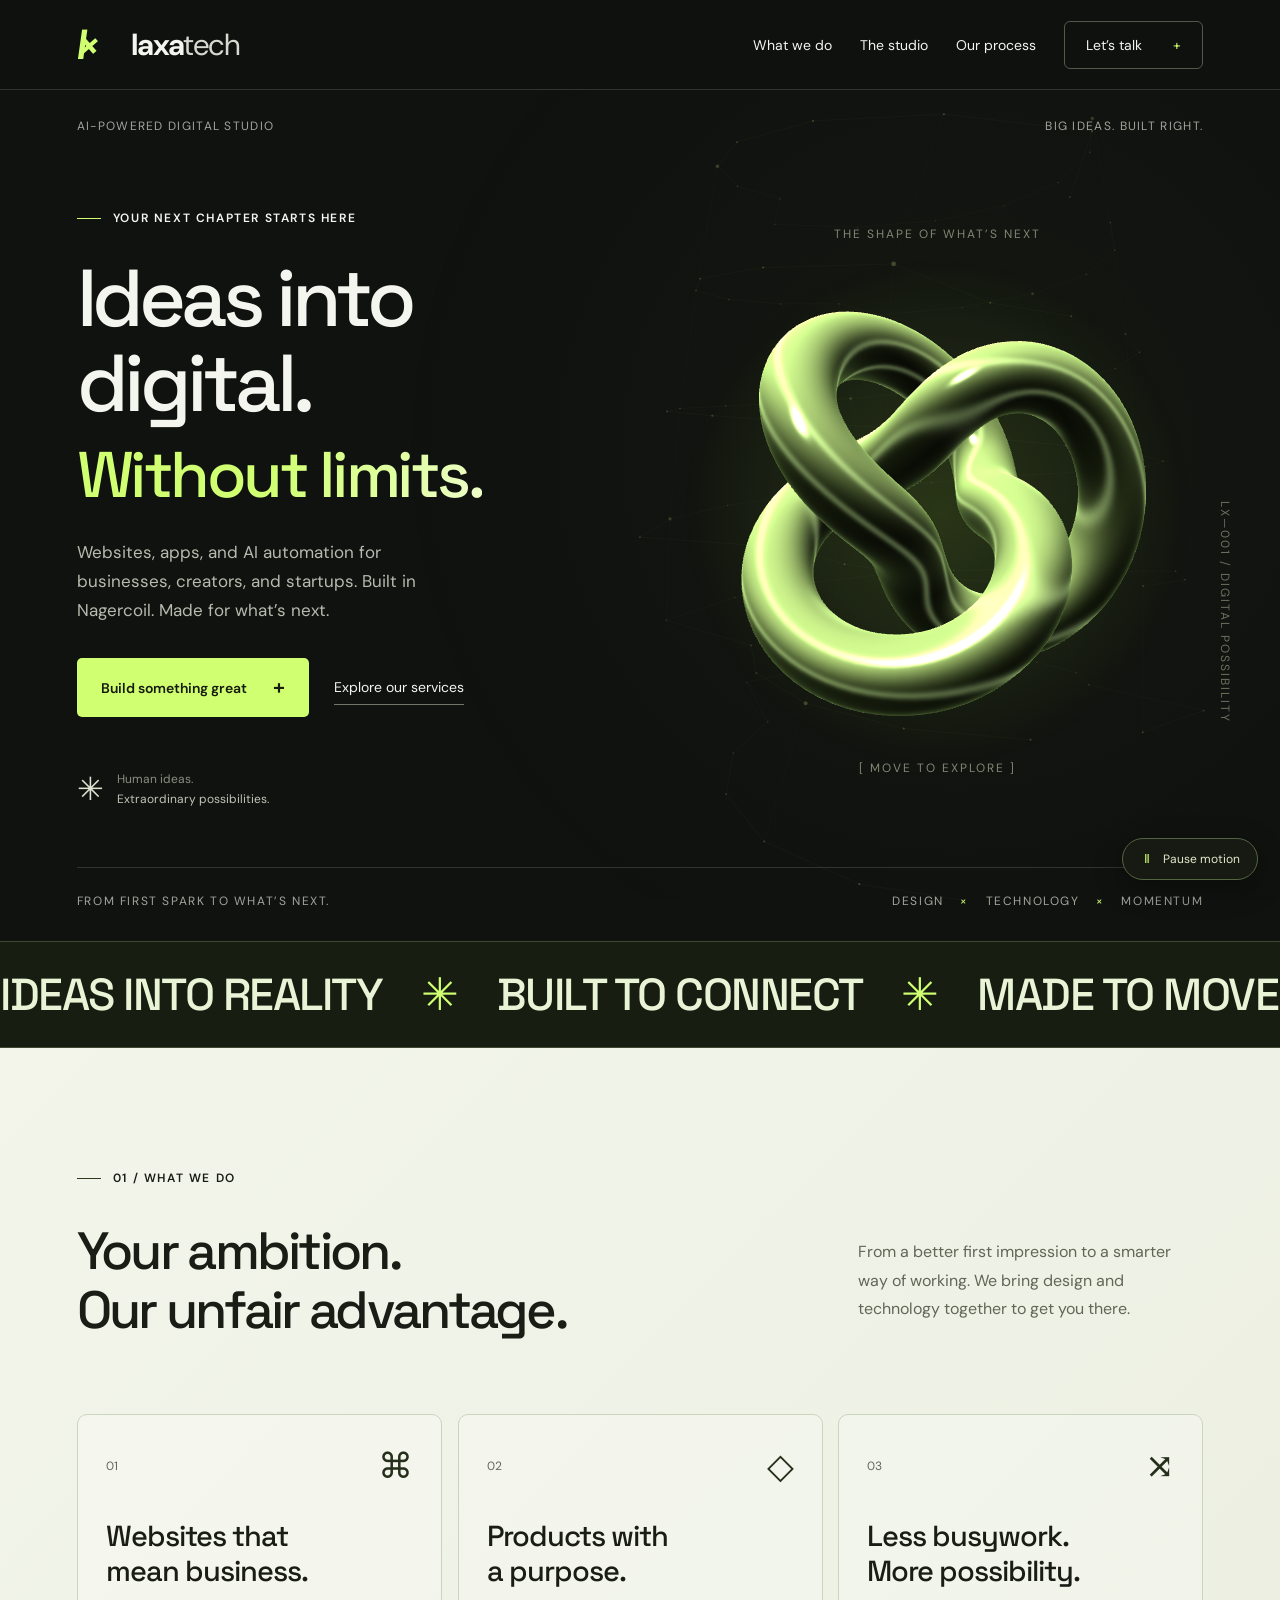
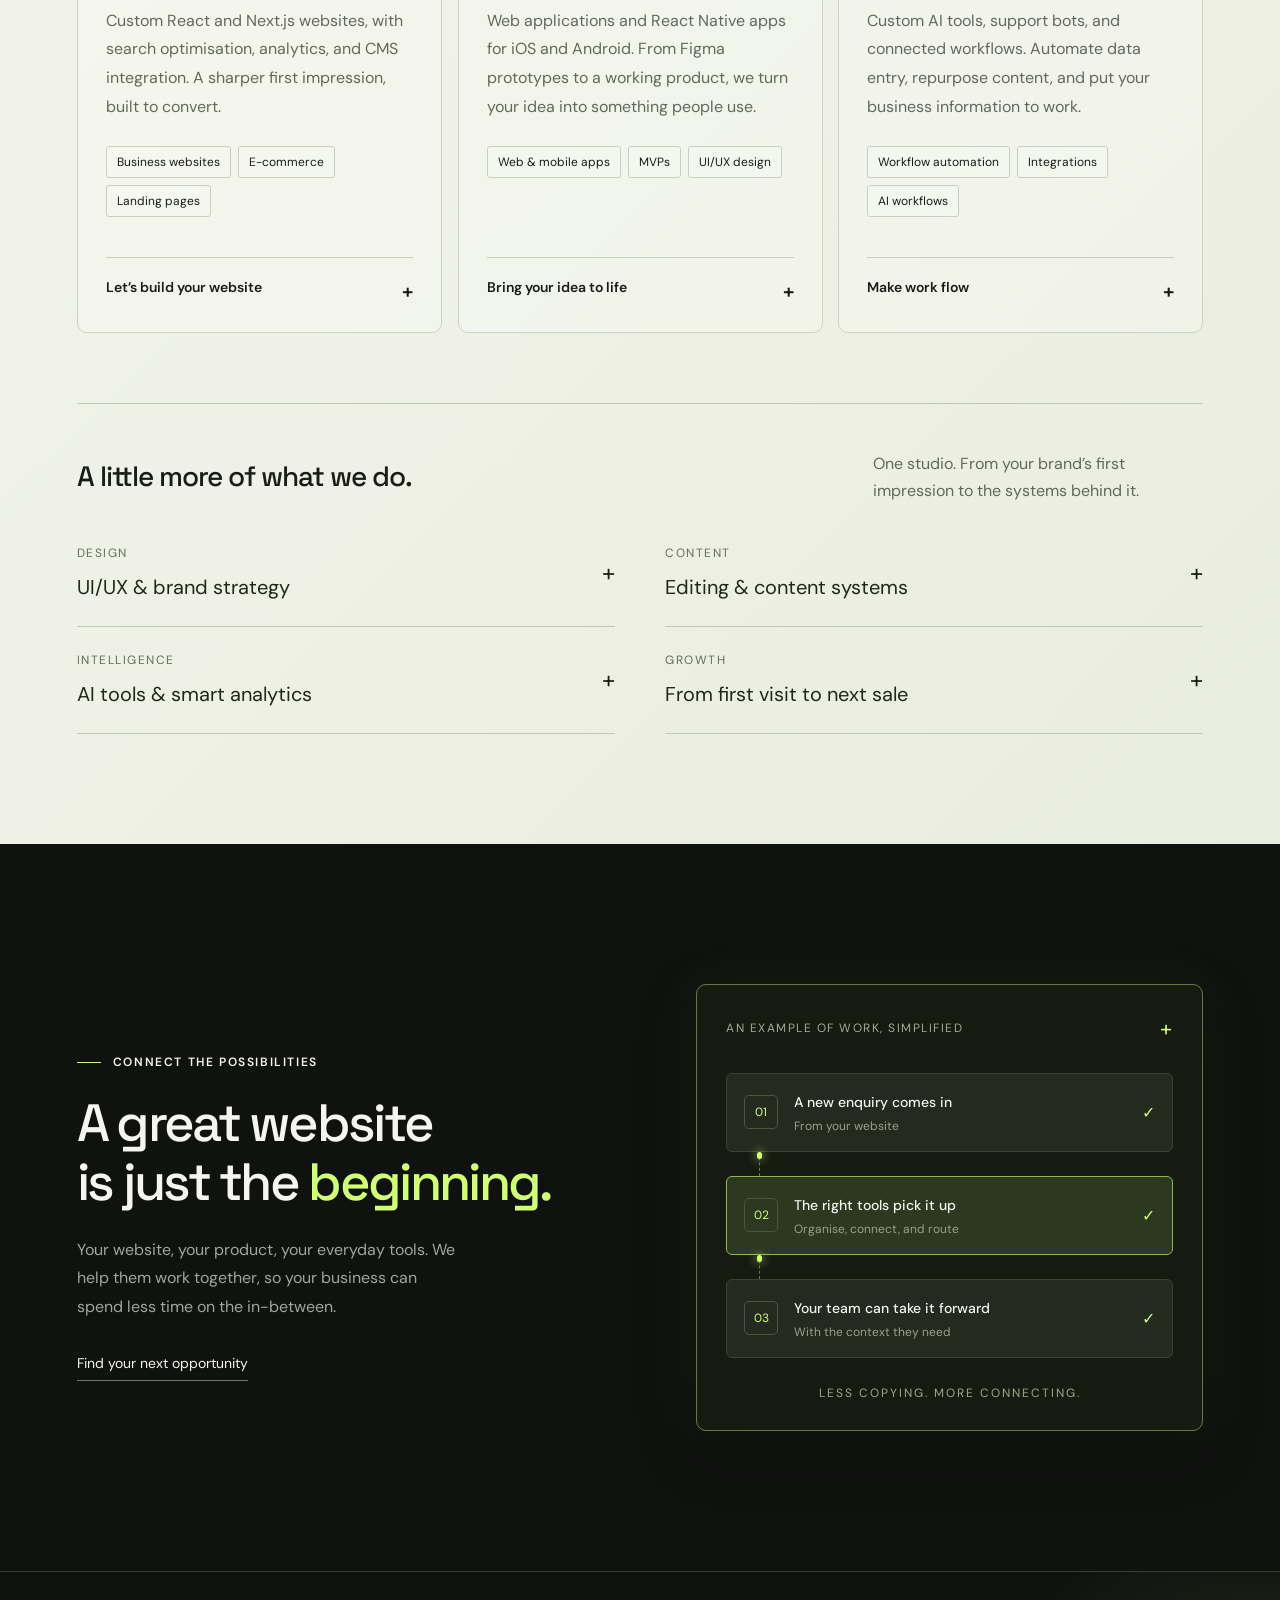
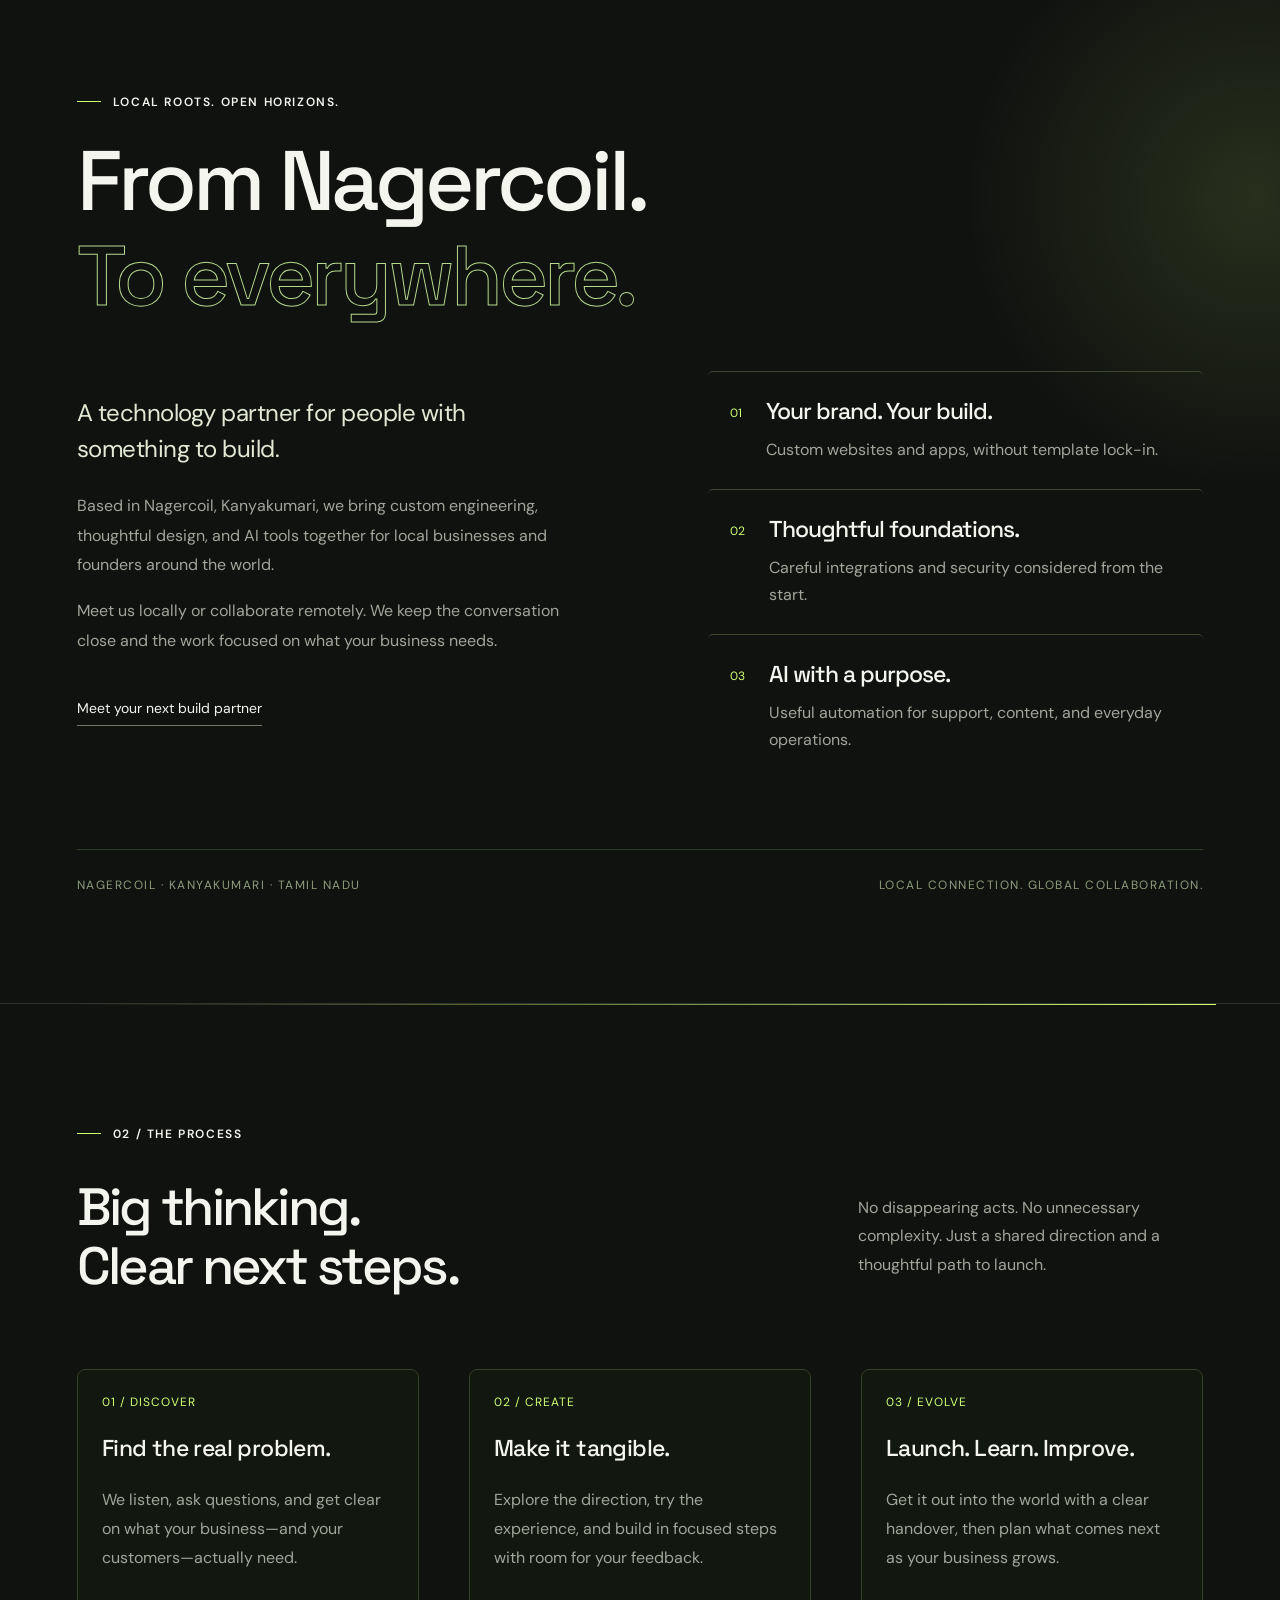
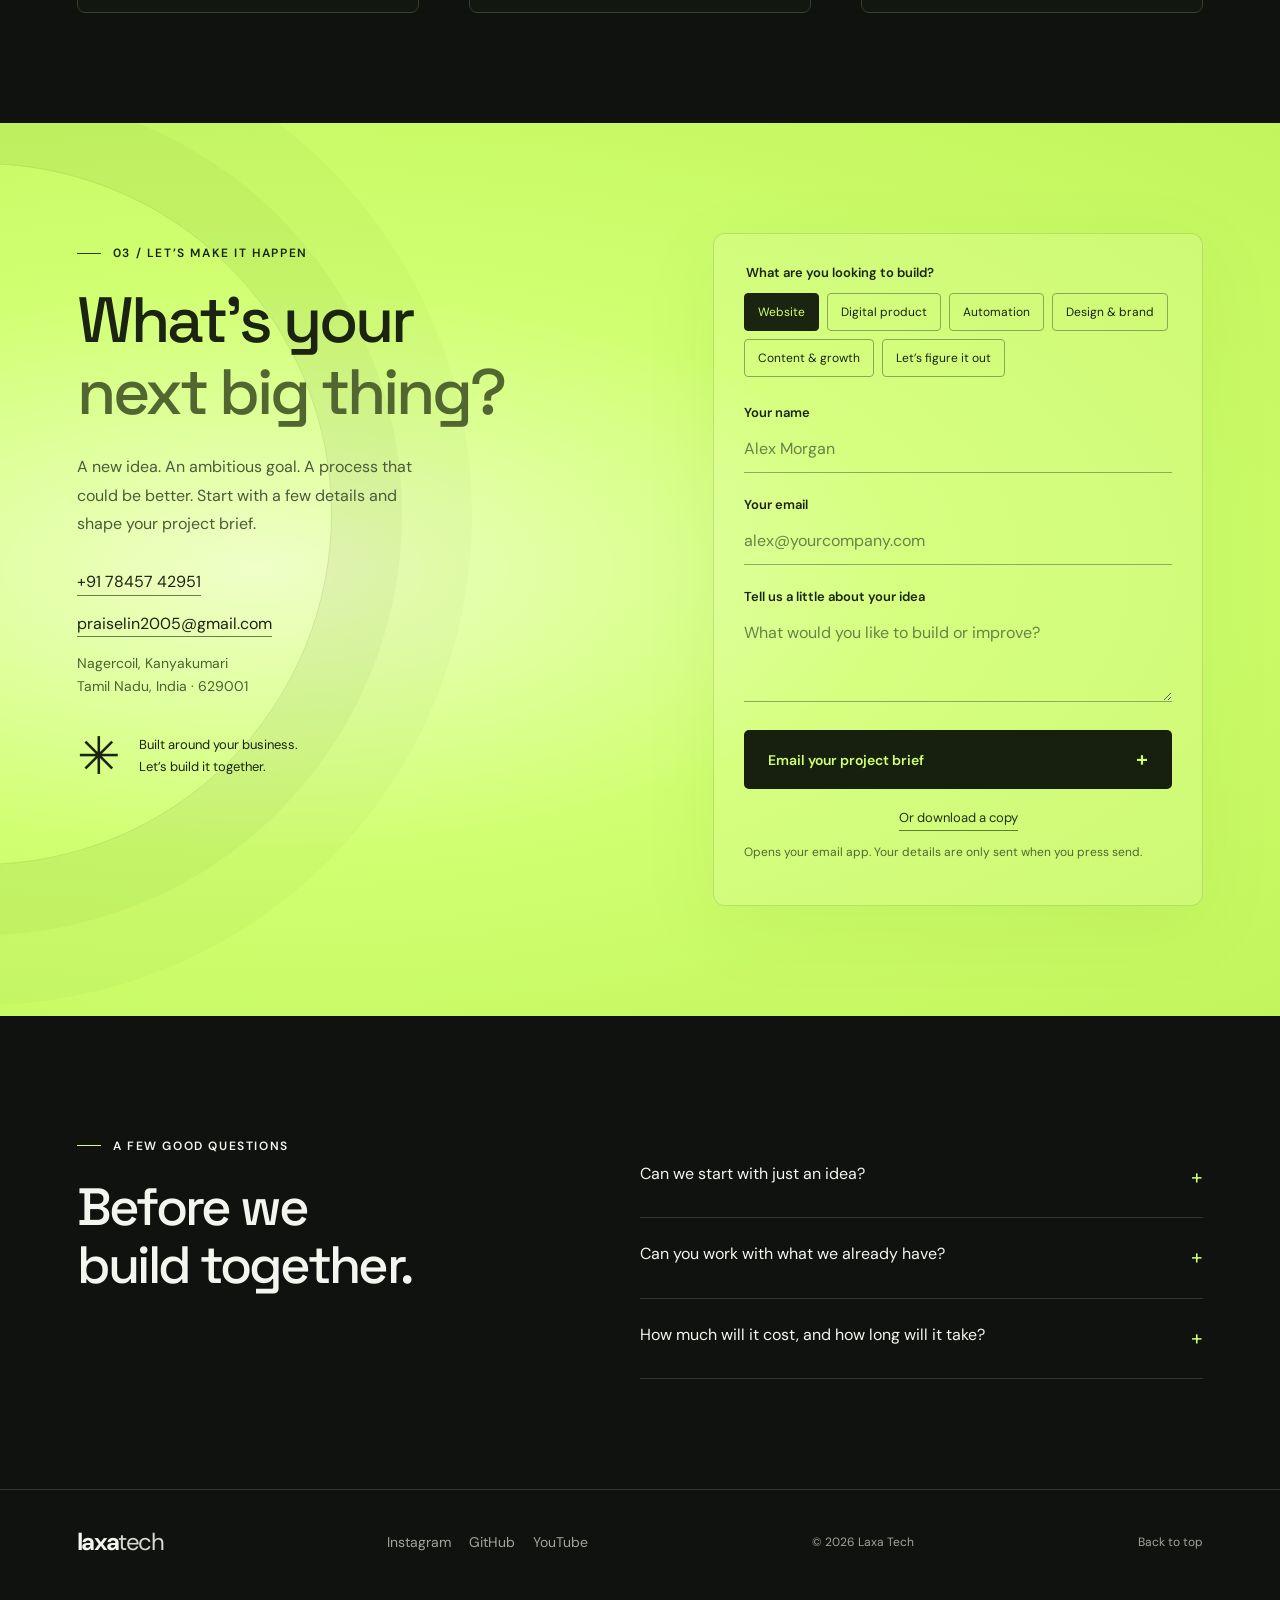
==== index.html @ 1ac8d18a "updated code - landing page" ====
<!DOCTYPE html>
<html lang="en">
<head>
  <meta charset="utf-8"><meta name="viewport" content="width=device-width, initial-scale=1">
  <title>Laxa Tech — Build what’s next.</title>
  <meta name="description" content="Laxa Tech helps ambitious businesses build standout websites, useful digital products, and automation that gives their time back.">
  <meta name="theme-color" content="#101210">
  <meta property="og:title" content="Laxa Tech — Build what’s next."><meta property="og:description" content="Websites. Products. Automation. Your next chapter, built together.">
  <link rel="icon" type="image/svg+xml" href="data:image/svg+xml,%3Csvg xmlns='http://www.w3.org/2000/svg' viewBox='0 0 64 64'%3E%3Crect width='64' height='64' rx='16' fill='%23d0ff71'/%3E%3Cpath d='M18 15h10v30h20v9H18z' fill='%23101210'/%3E%3C/svg%3E">
  <link rel="stylesheet" href="style.css"><link rel="stylesheet" href="effects.css"><script src="effects.js" defer></script><script src="app.js" defer></script>
</head>
<body>
  <canvas id="ambient-field" aria-hidden="true"></canvas><div class="scroll-progress" aria-hidden="true"></div>
  <a class="skip" href="#main">Skip to content</a>
  <header class="header wrap"><a class="brand" href="#" aria-label="Laxa Tech home"><span class="brand-mark" aria-hidden="true">l<span>×</span></span>laxa<span class="brand-light">tech</span></a><nav aria-label="Main navigation"><a href="#services">What we do</a><a href="#studio">The studio</a><a href="#approach">Our process</a><a class="nav-cta" href="#start">Let’s talk <span class="tiny-cross" aria-hidden="true">+</span></a></nav></header>
  <button class="motion-control" aria-label="Pause all motion" aria-pressed="false" type="button"><span class="motion-glyph" aria-hidden="true">Ⅱ</span> Pause motion</button>
  <main id="main">
  <section class="hero wrap" aria-labelledby="hero-title">
    <div class="hero-topline"><span>AI-POWERED DIGITAL STUDIO</span><span>BIG IDEAS. BUILT RIGHT.</span></div>
    <div class="hero-grid"><div class="hero-copy"><p class="eyebrow"><span class="line"></span> YOUR NEXT CHAPTER STARTS HERE</p><h1 id="hero-title">Ideas into<br>digital.<br><span class="accent">Without limits.</span></h1><p class="hero-description">Websites, apps, and AI automation for businesses, creators, and startups. Built in Nagercoil. Made for what’s next.</p><div class="hero-actions"><a class="button primary" href="#start">Build something great <span aria-hidden="true">+</span></a><a class="text-link" href="#services">Explore our services</a></div><div class="hero-note"><span class="mini-symbol" aria-hidden="true">✳</span><span>Human ideas.<br><strong>Extraordinary possibilities.</strong></span></div></div>
      <div class="scene" id="scene"><canvas id="sculpture" aria-label="Interactive rotating metallic 3D sculpture"></canvas><div class="scene-fallback" aria-hidden="true">L<span>×</span></div><span class="scene-label top">THE SHAPE OF WHAT’S NEXT</span><span class="scene-label bottom">[ MOVE TO EXPLORE ]</span><span class="scene-coord">LX—001 / DIGITAL POSSIBILITY</span></div>
    </div>
    <div class="hero-bottom"><span>FROM FIRST SPARK TO WHAT’S NEXT.</span><span>DESIGN <b>×</b> TECHNOLOGY <b>×</b> MOMENTUM</span></div>
  </section>
  <div class="kinetic-band" aria-hidden="true"><div class="kinetic-track"><span>IDEAS INTO REALITY <i>✳</i> BUILT TO CONNECT <i>✳</i> MADE TO MOVE <i>✳</i>&nbsp;</span><span>IDEAS INTO REALITY <i>✳</i> BUILT TO CONNECT <i>✳</i> MADE TO MOVE <i>✳</i>&nbsp;</span></div></div>
  <section id="services" class="services section"><div class="wrap">
    <div class="section-heading"><p class="eyebrow dark"><span class="line"></span> 01 / WHAT WE DO</p><div class="section-intro"><h2>Your ambition.<br>Our unfair advantage.</h2><p>From a better first impression to a smarter way of working. We bring design and technology together to get you there.</p></div></div>
    <div class="service-grid">
      <article class="service"><div class="service-meta"><span>01</span><span class="service-icon" aria-hidden="true">⌘</span></div><h3>Websites that<br>mean business.</h3><p>Custom React and Next.js websites, with search optimisation, analytics, and CMS integration. A sharper first impression, built to convert.</p><ul class="tags"><li>Business websites</li><li>E-commerce</li><li>Landing pages</li></ul><a href="#start" data-service="Website" class="service-link">Let’s build your website <span aria-hidden="true">+</span></a></article>
      <article class="service"><div class="service-meta"><span>02</span><span class="service-icon" aria-hidden="true">◇</span></div><h3>Products with<br>a purpose.</h3><p>Web applications and React Native apps for iOS and Android. From Figma prototypes to a working product, we turn your idea into something people use.</p><ul class="tags"><li>Web & mobile apps</li><li>MVPs</li><li>UI/UX design</li></ul><a href="#start" data-service="Digital product" class="service-link">Bring your idea to life <span aria-hidden="true">+</span></a></article>
      <article class="service"><div class="service-meta"><span>03</span><span class="service-icon" aria-hidden="true">⤨</span></div><h3>Less busywork.<br>More possibility.</h3><p>Custom AI tools, support bots, and connected workflows. Automate data entry, repurpose content, and put your business information to work.</p><ul class="tags"><li>Workflow automation</li><li>Integrations</li><li>AI workflows</li></ul><a href="#start" data-service="Automation" class="service-link">Make work flow <span aria-hidden="true">+</span></a></article>
    </div>
    <div class="expertise"><div class="expertise-heading"><h3>A little more of what we do.</h3><p>One studio. From your brand’s first impression to the systems behind it.</p></div><div class="expertise-grid">
    <details><summary><span><small>DESIGN</small>UI/UX & brand strategy</span><b aria-hidden="true">+</b></summary><p>Shape a clear identity with positioning, a brand book, and a visual language. Validate your product with Figma prototypes and reusable design systems.</p><a href="#start" data-service="Design & brand">Shape your brand</a></details>
    <details><summary><span><small>CONTENT</small>Editing & content systems</span><b aria-hidden="true">+</b></summary><p>Story-led editing for YouTube and Reels, plus AI pipelines that turn your videos into blog posts, social content, and newsletters.</p><a href="#start" data-service="Content & growth">Create your content system</a></details>
    <details><summary><span><small>INTELLIGENCE</small>AI tools & smart analytics</span><b aria-hidden="true">+</b></summary><p>Connect OpenAI or Gemini to useful workflows, extract information from your data, and build dashboards that help your team make better decisions.</p><a href="#start" data-service="Automation">Explore AI for your business</a></details>
    <details><summary><span><small>GROWTH</small>From first visit to next sale</span><b aria-hidden="true">+</b></summary><p>Bring landing pages, email sequences, and payments together in a connected customer journey that is easier to manage and improve.</p><a href="#start" data-service="Content & growth">Connect your customer journey</a></details>
    </div></div></div>
  </section>
  <section class="possibility section wrap"><div class="possibility-copy"><p class="eyebrow"><span class="line"></span> CONNECT THE POSSIBILITIES</p><h2>A great website<br>is just the <span class="accent-word">beginning.</span></h2><p>Your website, your product, your everyday tools. We help them work together, so your business can spend less time on the in-between.</p><a href="#start" data-service="Automation" class="text-link">Find your next opportunity</a></div><div class="workflow" aria-label="Example connected workflow"><div class="workflow-top"><span>AN EXAMPLE OF WORK, SIMPLIFIED</span><span class="workflow-plus" aria-hidden="true">+</span></div><div class="flow-node"><span class="node-icon">01</span><div><strong>A new enquiry comes in</strong><small>From your website</small></div><span class="node-check" aria-hidden="true">✓</span></div><div class="flow-connector" aria-hidden="true"></div><div class="flow-node featured"><span class="node-icon">02</span><div><strong>The right tools pick it up</strong><small>Organise, connect, and route</small></div><span class="node-check" aria-hidden="true">✓</span></div><div class="flow-connector" aria-hidden="true"></div><div class="flow-node"><span class="node-icon">03</span><div><strong>Your team can take it forward</strong><small>With the context they need</small></div><span class="node-check" aria-hidden="true">✓</span></div><p class="workflow-caption">LESS COPYING. MORE CONNECTING.</p></div></section>

  <section id="studio" class="studio section wrap"><div class="studio-heading"><p class="eyebrow"><span class="line"></span> LOCAL ROOTS. OPEN HORIZONS.</p><h2>From Nagercoil.<br><span class="outline-text">To everywhere.</span></h2></div><div class="studio-grid"><div class="studio-copy"><p class="large-copy">A technology partner for people with something to build.</p><p>Based in Nagercoil, Kanyakumari, we bring custom engineering, thoughtful design, and AI tools together for local businesses and founders around the world.</p><p>Meet us locally or collaborate remotely. We keep the conversation close and the work focused on what your business needs.</p><a class="text-link" href="#start">Meet your next build partner</a></div><div class="studio-principles"><article><span>01</span><div><h3>Your brand. Your build.</h3><p>Custom websites and apps, without template lock-in.</p></div></article><article><span>02</span><div><h3>Thoughtful foundations.</h3><p>Careful integrations and security considered from the start.</p></div></article><article><span>03</span><div><h3>AI with a purpose.</h3><p>Useful automation for support, content, and everyday operations.</p></div></article></div></div><div class="studio-coordinate"><span>NAGERCOIL · KANYAKUMARI · TAMIL NADU</span><span>LOCAL CONNECTION. GLOBAL COLLABORATION.</span></div></section>
  <section id="approach" class="approach section wrap"><div class="section-heading"><p class="eyebrow"><span class="line"></span> 02 / THE PROCESS</p><div class="section-intro"><h2>Big thinking.<br>Clear next steps.</h2><p>No disappearing acts. No unnecessary complexity. Just a shared direction and a thoughtful path to launch.</p></div></div><div class="process-grid"><article><span class="process-number">01 / DISCOVER</span><h3>Find the real problem.</h3><p>We listen, ask questions, and get clear on what your business—and your customers—actually need.</p></article><article><span class="process-number">02 / CREATE</span><h3>Make it tangible.</h3><p>Explore the direction, try the experience, and build in focused steps with room for your feedback.</p></article><article><span class="process-number">03 / EVOLVE</span><h3>Launch. Learn. Improve.</h3><p>Get it out into the world with a clear handover, then plan what comes next as your business grows.</p></article></div></section>
  <section id="start" class="contact section"><div class="wrap contact-grid"><div class="contact-copy"><p class="eyebrow dark"><span class="line"></span> 03 / LET’S MAKE IT HAPPEN</p><h2>What’s your<br><span>next big thing?</span></h2><p>A new idea. An ambitious goal. A process that could be better. Start with a few details and shape your project brief.</p><address class="contact-details"><a href="tel:+917845742951">+91 78457 42951</a><a href="mailto:praiselin2005@gmail.com">praiselin2005@gmail.com</a><span>Nagercoil, Kanyakumari<br>Tamil Nadu, India · 629001</span></address><div class="contact-signoff"><span aria-hidden="true">✳</span><p>Built around your business.<br>Let’s build it together.</p></div></div><form id="brief-form"><fieldset><legend>What are you looking to build?</legend><div class="service-choices"><label><input type="radio" name="service" value="Website" checked><span>Website</span></label><label><input type="radio" name="service" value="Digital product"><span>Digital product</span></label><label><input type="radio" name="service" value="Automation"><span>Automation</span></label><label><input type="radio" name="service" value="Design & brand"><span>Design & brand</span></label><label><input type="radio" name="service" value="Content & growth"><span>Content & growth</span></label><label><input type="radio" name="service" value="Let’s figure it out"><span>Let’s figure it out</span></label></div></fieldset><label class="field-label" for="name">Your name</label><input id="name" name="name" autocomplete="name" placeholder="Alex Morgan" required maxlength="100"><label class="field-label" for="email">Your email</label><input id="email" name="email" type="email" autocomplete="email" placeholder="alex@yourcompany.com" required maxlength="200"><label class="field-label" for="idea">Tell us a little about your idea</label><textarea id="idea" name="idea" rows="3" placeholder="What would you like to build or improve?" required maxlength="4000"></textarea><button class="button dark-button" type="submit">Email your project brief <span aria-hidden="true">+</span></button><button class="download-brief" type="submit" data-action="download">Or download a copy</button><p class="form-note">Opens your email app. Your details are only sent when you press send.</p><p id="form-status" role="status" aria-live="polite"></p></form></div></section>
  <section class="faq section wrap"><div><p class="eyebrow"><span class="line"></span> A FEW GOOD QUESTIONS</p><h2>Before we<br>build together.</h2></div><div class="questions"><details><summary>Can we start with just an idea?<span aria-hidden="true">+</span></summary><p>Absolutely. Bring the problem you want to solve or the opportunity you see. We can help turn that into a clear scope and a practical first version.</p></details><details><summary>Can you work with what we already have?<span aria-hidden="true">+</span></summary><p>Yes. A project can begin with an existing website, product, or set of business tools. We start by understanding what works and where things could be better.</p></details><details><summary>How much will it cost, and how long will it take?<span aria-hidden="true">+</span></summary><p>That depends on the scope, the complexity, and what is already in place. We define the deliverables, timeline, and cost with you before the build begins.</p></details></div></section>
  </main>
  <footer class="wrap footer"><a class="brand" href="#">laxa<span class="brand-light">tech</span></a><nav class="social-links" aria-label="Social profiles"><a href="https://www.instagram.com/laxatech.tech/" target="_blank" rel="noopener noreferrer">Instagram</a><a href="https://github.com/jenish-prog" target="_blank" rel="noopener noreferrer">GitHub</a><a href="https://www.youtube.com/@Jenish.S" target="_blank" rel="noopener noreferrer">YouTube</a></nav><span>© <span id="year">2026</span> Laxa Tech</span><a href="#">Back to top</a></footer>
</body></html>
---- style.css ----
@import url('https://fonts.googleapis.com/css2?family=DM+Sans:wght@400;450;500;550;600;650;700&family=Space+Grotesk:wght@400;500;600;700&display=swap');
:root{color-scheme:dark;--bg:#101210;--text:#f4f5ef;--muted:#a1a59a;--lime:#d0ff71;--line:#30342c;--font:'DM Sans',Arial,sans-serif}*{box-sizing:border-box}html{scroll-behavior:smooth;scroll-padding-top:35px}body{margin:0;background:var(--bg);color:var(--text);font-family:var(--font);font-size:16px;-webkit-font-smoothing:antialiased}a{color:inherit;text-decoration:none}button,input,textarea,select{font:inherit}button,a,input,textarea,select{-webkit-tap-highlight-color:transparent}a:focus-visible,button:focus-visible,input:focus-visible,textarea:focus-visible,select:focus-visible,summary:focus-visible{outline:2px solid var(--lime);outline-offset:6px}button{cursor:pointer}::selection{background:var(--lime);color:var(--bg)}.wrap{max-width:1480px;margin:auto;padding-left:6%;padding-right:6%}.header{height:116px;display:flex;align-items:center;justify-content:space-between;border-bottom:1px solid var(--line)}.brand{display:inline-flex;align-items:center;font-size:30px;letter-spacing:-1.6px;font-weight:700}.brand-light{font-weight:400;color:#d7d9d0}.brand-dot{font-size:12px;align-self:flex-start;margin:6px 0 0 5px;letter-spacing:0}.brand-mark{font-family:'Space Grotesk',sans-serif;margin-right:12px;color:var(--lime);font-size:42px;letter-spacing:-10px;width:42px;transform:skew(-8deg)}.brand-mark span{font-size:37px}.header nav{display:flex;align-items:center;gap:40px;font-size:14px}.header nav>a:hover{color:var(--lime)}.nav-cta{border:1px solid #53584a;border-radius:6px;padding:14px 21px}.tiny-cross{margin-left:27px;color:var(--lime)}.hero-topline{display:flex;justify-content:space-between;padding-top:28px;font-size:12px;letter-spacing:1.3px;color:var(--muted)}.hero-grid{display:grid;grid-template-columns:1.12fr 1fr;align-items:center;min-height:680px}.hero-copy{padding:64px 0 52px;position:relative;z-index:1}.eyebrow{font-size:12px;font-weight:600;letter-spacing:1.6px;display:flex;align-items:center;gap:12px}.line{display:inline-block;background:var(--lime);height:1px;width:24px}h1{font-family:'Space Grotesk',var(--font);font-size:clamp(58px,6.3vw,96px);font-weight:500;letter-spacing:-5px;line-height:1.06;margin:30px 0 26px}.accent{color:var(--lime);font-size:.8em;letter-spacing:-3.5px;white-space:nowrap}.hero-description{max-width:400px;color:#b7bbae;line-height:1.7;font-size:17px}.hero-actions{display:flex;align-items:center;gap:25px;margin-top:33px;flex-wrap:wrap}.button{border:0;padding:19px 24px;border-radius:5px;display:inline-flex;gap:26px;align-items:center;justify-content:center;font-size:14px;font-weight:600;transition:transform .2s,background .2s}.button:hover{transform:translateY(-3px)}.primary{background:var(--lime);color:#151a0d}.primary:hover{background:#e0ff9d}.button span{font-size:21px;line-height:1}.text-link{font-size:14px;border-bottom:1px solid #717767;padding:8px 0}.text-link:hover{color:var(--lime)}.hero-note{display:flex;align-items:center;gap:13px;font-size:12px;color:#888f7e;margin-top:47px;line-height:1.6}.hero-note strong{font-weight:400;color:#c0c5b6}.mini-symbol{font-size:32px;color:#dce3d1}.scene{height:590px;position:relative;margin-left:0;isolation:isolate;touch-action:pan-y}.scene:before{content:'';position:absolute;inset:7% 0 3%;border-radius:50%;background:radial-gradient(ellipse,#7193331c,transparent 68%);z-index:-1}canvas{width:100%;height:100%;display:block;position:relative;z-index:1}.scene-fallback{position:absolute;inset:0;display:flex;align-items:center;justify-content:center;font-family:'Space Grotesk',sans-serif;font-size:200px;color:var(--lime);z-index:-1}.scene-fallback span{color:#c0c4b8}.webgl-ready+.scene-fallback{display:none}.scene-label{position:absolute;left:50%;transform:translateX(-50%);font-size:12px;letter-spacing:2px;white-space:nowrap;color:#7f8873}.scene-label.top{top:20px}.scene-label.bottom{bottom:20px}.scene-coord{position:absolute;right:-30px;top:50%;font-size:12px;letter-spacing:2px;writing-mode:vertical-rl;color:#69705f}.motion-control{position:absolute;right:20px;bottom:19px;z-index:3;border:0;background:transparent;color:#a1a990;font-size:12px;padding:8px}.hero-bottom{border-top:1px solid var(--line);display:flex;justify-content:space-between;padding:25px 0 32px;font-size:12px;letter-spacing:1.6px;color:var(--muted)}.hero-bottom b{color:var(--lime);font-weight:400;margin:0 12px}.footer{border-top:1px solid var(--line);display:flex;align-items:center;justify-content:space-between;padding-top:36px;padding-bottom:36px;font-size:12px;color:var(--muted);gap:20px}.footer .brand{color:var(--text);font-size:24px}.skip{position:absolute;left:20px;top:-70px;z-index:20;padding:12px;background:var(--lime);color:#101210}.skip:focus{top:20px}
@media(min-width:1600px){.hero-grid{min-height:740px}}@media(max-width:1000px){.wrap{padding-left:5%;padding-right:5%}.hero-grid{min-height:600px}h1{font-size:65px;letter-spacing:-3.8px}.accent{font-size:.75em;letter-spacing:-2px}.scene{height:470px;margin-left:0}.hero-actions{gap:18px}.hero-bottom{font-size:12px}.motion-control{right:0}.scene-coord{right:-5px}}@media(max-width:700px){.header{height:88px}.brand{font-size:25px}.header nav{gap:0}.header nav>a:not(.nav-cta){display:none}.nav-cta{padding:12px 15px}.tiny-cross{margin-left:12px}.hero-topline{font-size:12px;letter-spacing:1px}.hero-topline span:last-child{display:none}.hero-grid{display:flex;flex-direction:column;align-items:stretch}.hero-copy{padding:40px 0 0}h1{font-size:clamp(52px,12.4vw,82px);letter-spacing:-3px;margin-top:25px}.accent{font-size:.8em;letter-spacing:-2.5px}.hero-description{max-width:350px;font-size:16px}.eyebrow{font-size:12px}.hero-note{display:none}.scene{height:410px;margin:16px -10px 0}.scene-label.top{display:none}.scene-coord{right:5px}.scene-label.bottom{bottom:20px}.hero-bottom{flex-direction:column;gap:17px;line-height:1.5;padding-bottom:25px}.footer{flex-wrap:wrap}.footer>*{width:44%}.footer>span:nth-child(2){text-align:right}.footer>a:last-child{text-align:right}.motion-control{right:15px;bottom:10px}.hero-actions{gap:20px}.button{padding:17px 19px}}
.section{padding-top:110px;padding-bottom:110px}h2{font-family:'Space Grotesk',var(--font);font-size:clamp(35px,4.1vw,60px);font-weight:500;line-height:1.12;letter-spacing:-2.7px;margin:24px 0}h3{font-family:'Space Grotesk',var(--font);font-size:29px;font-weight:500;letter-spacing:-1px;line-height:1.2}.section-intro{display:flex;align-items:center;justify-content:space-between;gap:50px}.section-intro>p{max-width:345px;font-size:16px;line-height:1.8;color:var(--muted)}.services{background:#f0f1e9;color:#191d15}.dark .line{background:#2e3920}.services .section-intro>p{color:#606758}.service-grid{display:grid;grid-template-columns:repeat(3,1fr);margin-top:50px}.service{padding:0 36px;border-left:1px solid #c8cebe;display:flex;flex-direction:column}.service:first-child{padding-left:0;border-left:0}.service:last-child{padding-right:0}.service-meta{display:flex;justify-content:space-between;align-items:center;color:#626a59;font-size:12px}.service-icon{font-size:35px;color:#252f1b}.service h3{margin:35px 0 18px}.service p{color:#62695b;line-height:1.8;font-size:15px;max-width:320px;margin:0}.tags{display:flex;flex-wrap:wrap;gap:7px;list-style:none;padding:0;margin:24px 0 40px}.tags li{font-size:12px;border:1px solid #c9d0be;padding:7px 10px;border-radius:3px}.service-link{border-top:1px solid #c8cebe;padding-top:20px;display:flex;justify-content:space-between;margin-top:auto;font-size:13px;font-weight:600}.service-link span{font-size:20px}.service-link:hover{color:#4e681e}.possibility{display:grid;grid-template-columns:1fr 1fr;gap:10%;align-items:center}.possibility-copy>p:not(.eyebrow){color:var(--muted);max-width:380px;line-height:1.8;margin-bottom:30px}.accent-word{color:var(--lime)}.workflow{padding:29px;background:#191d17;border:1px solid #343d2c;border-radius:10px;transform:rotate(-3deg);box-shadow:0 25px 60px #0003}.workflow-top{display:flex;align-items:center;justify-content:space-between;font-size:12px;letter-spacing:1.5px;color:#a0aa93;margin-bottom:30px;gap:15px}.workflow-plus{font-size:22px;color:var(--lime)}.flow-node{display:flex;align-items:center;gap:16px;background:#242a1e;border:1px solid #3a432f;border-radius:6px;padding:17px}.node-icon{font-size:12px;border:1px solid #4b573c;width:34px;height:34px;display:grid;place-items:center;border-radius:5px;color:var(--lime)}.flow-node strong{font-size:13px;font-weight:500}.flow-node small{display:block;margin-top:6px;font-size:12px;color:#98a28a}.node-check{color:var(--lime);margin-left:auto}.flow-connector{height:24px;border-left:1px dashed #667c45;margin-left:33px}.featured{border-color:#92b550;background:#2d3821}.workflow-caption{text-align:center;font-size:12px;letter-spacing:2px;margin:27px 0 0;color:#9da88e}.approach{border-top:1px solid var(--line)}.process-grid{display:grid;grid-template-columns:repeat(3,1fr);gap:50px;margin-top:50px}.process-number{font-size:12px;letter-spacing:1px;color:var(--lime);display:block;border-top:1px solid #424a37;padding-top:22px}.process-grid h3{font-size:23px;letter-spacing:-.6px;margin-top:25px}.process-grid p{line-height:1.8;font-size:15px;color:var(--muted)}.contact{background:var(--lime);color:#1b2411}.contact-grid{display:grid;grid-template-columns:1fr 1fr;gap:13%}.contact-copy h2{font-size:clamp(40px,5vw,72px);letter-spacing:-3px}.contact-copy h2>span{color:#526632}.contact-copy>p:not(.eyebrow){color:#4c5b38;max-width:360px;line-height:1.8}.contact-signoff{display:flex;gap:18px;align-items:center;margin-top:55px}.contact-signoff>span{font-size:52px}.contact-signoff>p{font-size:13px;line-height:1.7}.contact form{padding-top:10px}fieldset{padding:0;margin:0 0 27px;border:0}legend,.field-label{font-size:13px;font-weight:600;margin-bottom:12px;display:block}.service-choices{display:flex;gap:8px;flex-wrap:wrap}.service-choices label{position:relative;cursor:pointer}.service-choices input{position:absolute;opacity:0;width:1px;height:1px}.service-choices span{display:block;border:1px solid #87aa52;border-radius:4px;padding:10px 13px;font-size:12px;transition:background .15s}.service-choices input:checked+span{background:#1b2411;border-color:#1b2411;color:var(--lime)}.service-choices input:focus-visible+span{outline:2px solid #1b2411;outline-offset:3px}.contact input:not([type=radio]),.contact textarea{background:transparent;border:0;border-bottom:1px solid #8dac5d;width:100%;padding:5px 0 13px;color:#1b2411;outline-offset:3px;border-radius:0;margin-bottom:23px}.contact input::placeholder,.contact textarea::placeholder{color:#6a8245}.contact input:focus-visible,.contact textarea:focus-visible{outline-color:#1b2411}.contact textarea{resize:vertical;min-height:85px}.dark-button{background:#17200e;color:var(--lime);width:100%;justify-content:space-between}.dark-button:hover{background:#2a3a17}.form-note{color:#506735;font-size:12px;line-height:1.6}.contact #form-status{font-size:13px;line-height:1.5}.contact #form-status:empty{display:none}.faq{display:grid;grid-template-columns:1fr 1.25fr;gap:10%}.questions{padding-top:12px}details{border-bottom:1px solid var(--line);padding:24px 0}summary{list-style:none;display:flex;justify-content:space-between;gap:25px;cursor:pointer;font-size:16px;line-height:1.5}summary::-webkit-details-marker{display:none}summary>span{color:var(--lime);font-size:21px;transition:transform .2s}details[open] summary>span{transform:rotate(45deg)}details p{color:var(--muted);font-size:15px;line-height:1.8;max-width:500px;margin-bottom:0}
@media(max-width:1000px){.section{padding-top:80px;padding-bottom:80px}.service{padding:0 23px}.service h3{font-size:25px}.contact-grid{gap:7%}.flow-node{padding:13px;gap:10px}.workflow{padding:20px}.possibility{gap:6%}.flow-node strong{font-size:12px}.process-grid{gap:28px}}
@media(max-width:700px){.section{padding-top:60px;padding-bottom:60px}h2{letter-spacing:-1.7px;font-size:38px}.section-intro{display:block}.section-intro>p{max-width:100%}.service-grid{grid-template-columns:1fr;margin-top:35px;gap:35px}.service,.service:first-child,.service:last-child{padding:0 0 32px;border-left:0;border-bottom:1px solid #c8cebe}.service:last-child{border-bottom:0;padding-bottom:0}.service h3{margin:16px 0;font-size:30px}.service h3 br{display:none}.service p{max-width:100%}.tags{margin:19px 0 24px}.possibility{grid-template-columns:1fr;gap:40px}.workflow{transform:none;padding:24px}.flow-node strong{font-size:14px}.workflow-top,.workflow-caption{font-size:12px}.process-grid{grid-template-columns:1fr;gap:25px;margin-top:30px}.process-grid h3{margin:18px 0 10px}.process-grid p{margin:0}.contact-grid{grid-template-columns:1fr;gap:28px}.contact-copy h2{font-size:47px;letter-spacing:-2px}.contact-signoff{display:none}.contact-copy>p:not(.eyebrow){max-width:100%}.contact form{padding:10px 0 0}.contact input:not([type=radio]),.contact textarea{font-size:16px}.faq{grid-template-columns:1fr;gap:10px}.faq h2 br{display:none}.questions{padding:0}summary{font-size:15px}.form-note{font-size:12px}}
@media(prefers-reduced-motion:reduce){html{scroll-behavior:auto}*,*:before,*:after{animation:none!important;transition:none!important}}
.download-brief{display:block;margin:16px auto 10px;border:0;border-bottom:1px solid #617b3b;padding:4px 0;background:transparent;color:#233213;font-size:13px}.contact-signoff a{text-decoration:underline;text-underline-offset:4px}.contact button:focus-visible{outline-color:#1b2411}
---- effects.css ----
/* Depth, light, and motion — shared across the entire experience. */
html{scroll-padding-top:110px}body{isolation:isolate;overflow-x:clip}main,.footer{position:relative;z-index:1}.header{position:sticky;top:0;z-index:15;height:90px;background:#101210e8;backdrop-filter:blur(20px);max-width:none}.header nav{gap:28px}#ambient-field{position:fixed;inset:0;width:100%;height:100%;z-index:-1;pointer-events:none;opacity:.65}.scroll-progress{position:fixed;top:0;left:0;height:3px;width:100%;transform:scaleX(0);transform-origin:left;background:var(--lime);box-shadow:0 0 15px #d0ff71;z-index:30;pointer-events:none}.motion-control{position:fixed;right:22px;bottom:20px;z-index:25;color:#e1eacb;background:#171c13eb;backdrop-filter:blur(14px);border:1px solid #536442;border-radius:30px;padding:12px 17px;font-size:12px;box-shadow:0 8px 30px #0005;display:flex;align-items:center;gap:9px}.motion-glyph{color:var(--lime);width:14px;text-align:center}.hero-topline{font-size:12px}.hero{position:relative}.hero-copy{animation:hero-enter 1s cubic-bezier(.16,1,.3,1) both}.scene{animation:hero-enter 1.4s cubic-bezier(.16,1,.3,1) both}.scene:before{background:radial-gradient(ellipse,#a4db4029,transparent 68%);animation:breathe 7s ease-in-out infinite}.hero .accent{background:linear-gradient(110deg,#d0ff71 20%,#f3ffd8 45%,#a4d953 65%,#d0ff71 80%);background-size:250% auto;color:transparent;background-clip:text;-webkit-background-clip:text;animation:text-light 9s linear infinite}.kinetic-band{overflow:hidden;border-top:1px solid #3d4932;border-bottom:1px solid #3d4932;background:#171e11;padding:24px 0}.kinetic-track{display:flex;width:max-content;animation:marquee 35s linear infinite;will-change:transform}.kinetic-track>span{display:block;white-space:nowrap;font-family:'Space Grotesk',var(--font);font-size:clamp(25px,3.5vw,50px);font-weight:500;letter-spacing:-1.5px;color:#e9f4d7}.kinetic-track i{font-style:normal;margin:0 30px;color:var(--lime)}.kinetic-band:hover .kinetic-track{animation-play-state:paused}
.reveal{opacity:0;transform:translate3d(0,35px,0);filter:blur(5px);transition:opacity .85s ease,transform .85s cubic-bezier(.16,1,.3,1),filter .85s ease;transition-delay:var(--reveal-delay,0ms)}.reveal.is-visible,.reveal:focus-within{opacity:1;transform:none;filter:none}.section-heading .reveal{transition-duration:1s}.section{position:relative}.services{overflow:clip;background:linear-gradient(135deg,#f3f5eb,#e9edde)}.services>.wrap{position:relative}.service-grid{gap:16px;perspective:1200px}.service,.service:first-child,.service:last-child{border:1px solid #cbd4bd;border-radius:10px;padding:28px;position:relative;background:#ffffff46;isolation:isolate;transform:perspective(900px) rotateX(var(--tilt-x,0deg)) rotateY(var(--tilt-y,0deg));transition:transform .3s ease,border-color .3s,box-shadow .3s;overflow:hidden}.service:before,.workflow:before,.studio-principles article:before,.process-grid article:before{content:'';position:absolute;inset:0;pointer-events:none;border-radius:inherit;background:radial-gradient(300px circle at var(--glow-x,50%) var(--glow-y,50%),#d0ff7138,transparent 75%);opacity:0;transition:opacity .35s;z-index:-1}.service:hover:before,.service:focus-within:before,.workflow:hover:before,.studio-principles article:hover:before,.process-grid article:hover:before{opacity:1}.service:hover,.service:focus-within{border-color:#829d55;box-shadow:0 18px 35px #1e340d1c,0 0 0 1px #a8bf79}.service-meta{position:relative}.service-icon{transition:transform .6s cubic-bezier(.2,1,.3,1);display:block}.service:hover .service-icon{transform:rotate(-14deg) scale(1.2)}.service h3{margin-top:30px}.service p{font-size:16px}.tags li{background:#f6f9ef66}.service-link{font-size:14px}.service-link span{transition:transform .3s}.service-link:hover span{transform:rotate(90deg)}
.expertise{margin-top:70px;border-top:1px solid #c1cab4;padding-top:30px}.expertise-heading{display:flex;align-items:center;justify-content:space-between;gap:35px}.expertise-heading h3{font-size:28px;margin:0}.expertise-heading p{max-width:330px;color:#62695b;font-size:16px;line-height:1.7}.expertise-grid{display:grid;grid-template-columns:1fr 1fr;column-gap:50px}.expertise details{border-color:#c1cab4;padding:24px 0}.expertise summary{font-size:20px;align-items:center}.expertise summary small{display:block;font-size:12px;letter-spacing:1.5px;margin-bottom:10px;color:#656f58}.expertise summary>span{font-size:20px;color:#202818;transform:none!important}.expertise summary b{font-weight:400;font-size:24px;transition:transform .3s}.expertise details[open] summary b{transform:rotate(45deg)}.expertise details p{color:#56604c;font-size:16px}.expertise details a{display:inline-block;font-size:14px;font-weight:600;border-bottom:1px solid #7d8f63;margin-top:18px;padding-bottom:5px}.expertise a:focus-visible,.expertise summary:focus-visible{outline-color:#344d1c}
.workflow{position:relative;isolation:isolate;transform:perspective(1000px) rotateX(var(--tilt-x,0deg)) rotateY(var(--tilt-y,0deg)) rotate(-2deg);transition:transform .3s ease,box-shadow .4s;background:#171d13ed;box-shadow:0 20px 60px #0005,0 0 65px #b5ff3610}.workflow:after{content:'';position:absolute;inset:-1px;border:1px solid #d0ff7150;border-radius:10px;pointer-events:none;animation:border-light 5s ease-in-out infinite}.flow-node{position:relative;animation:node-light 6s ease-in-out infinite}.flow-node:nth-of-type(4){animation-delay:2s}.flow-node:nth-of-type(6){animation-delay:4s}.flow-node strong{font-size:14px}.flow-connector{position:relative}.flow-connector:after{content:'';position:absolute;left:-3px;width:5px;height:7px;background:var(--lime);border-radius:8px;box-shadow:0 0 10px var(--lime);animation:flow-down 2s linear infinite}.workflow-plus{animation:spin 14s linear infinite}.possibility{padding-top:140px;padding-bottom:140px}.studio{border-top:1px solid #343e2b;overflow:clip}.studio:before{content:'';position:absolute;width:650px;height:650px;right:-300px;top:-100px;background:radial-gradient(circle,#cfff7120,transparent 65%);pointer-events:none;animation:breathe 9s ease-in-out infinite;z-index:-1}.studio h2{font-size:clamp(48px,6.6vw,92px);letter-spacing:-4px}.outline-text{color:transparent;-webkit-text-stroke:1px #b6d98b}.studio-grid{display:grid;grid-template-columns:1fr 1fr;gap:12%;margin-top:48px}.studio-copy p{font-size:16px;line-height:1.85;color:var(--muted)}.studio-copy .large-copy{font-size:24px;line-height:1.5;color:#e1e9d5;letter-spacing:-.5px}.studio-copy a{display:inline-block;margin-top:20px}.studio-principles article{display:flex;gap:24px;padding:26px 22px;border-top:1px solid #3c4930;position:relative;isolation:isolate;border-radius:5px}.studio-principles article>span{font-size:12px;color:var(--lime);padding-top:7px}.studio-principles h3{font-size:23px;margin:0 0 10px}.studio-principles p{font-size:16px;line-height:1.7;margin:0;color:var(--muted)}.studio-coordinate{display:flex;justify-content:space-between;gap:25px;font-size:12px;letter-spacing:1.5px;color:#8e9d7c;border-top:1px solid #303d25;padding-top:27px;margin-top:70px}.process-grid article{position:relative;isolation:isolate;padding:24px;border:1px solid #344229;border-radius:8px;background:#151c12a8;transition:border-color .3s,transform .3s}.process-grid article:hover{border-color:#9cba6c;transform:translateY(-6px)}.process-number{border-top:0;padding-top:0}.process-grid p{font-size:16px}.approach:before{content:'';position:absolute;height:1px;top:0;left:5%;width:90%;background:linear-gradient(90deg,transparent,#cfff71,transparent);background-size:200% auto;animation:text-light 7s linear infinite}
.contact{overflow:clip;background:radial-gradient(ellipse at var(--contact-x,20%) var(--contact-y,50%),#efffc8 0%,#d0ff71 45%,#c2f55b 100%)}.contact:before{content:'';position:absolute;width:700px;height:700px;left:-370px;top:40px;border:1px solid #5d872c36;border-radius:50%;box-shadow:0 0 0 70px #608c2110,0 0 0 140px #608c210b;pointer-events:none;animation:halo-drift 13s ease-in-out infinite}.contact-grid{position:relative;z-index:1}.contact form{padding:30px;background:#efffc330;border:1px solid #6c943b42;border-radius:12px;box-shadow:0 20px 80px #537e1612}.contact-details{font-style:normal;display:flex;flex-direction:column;align-items:flex-start;gap:15px;margin-top:30px;font-size:16px;line-height:1.6}.contact-details a{border-bottom:1px solid #65803f;overflow-wrap:anywhere;max-width:100%}.contact-details span{font-size:14px;color:#4c6330}.contact-signoff{margin-top:24px}.contact-signoff>span{animation:spin 22s linear infinite}.contact input:not([type=radio]):focus,.contact textarea:focus{border-bottom-color:#253f0d;background:#ffffff16}.button{position:relative;overflow:hidden}.button:before{content:'';position:absolute;top:-40%;left:-100%;width:50%;height:180%;background:linear-gradient(90deg,transparent,#fff4,transparent);transform:skewX(-25deg);transition:left .65s}.button:hover:before{left:150%}.nav-cta:hover{box-shadow:0 0 22px #cfff7120;border-color:#adc782}.questions details{transition:padding .3s,background .3s}.questions details:hover{background:linear-gradient(90deg,#cfff7109,transparent)}.questions details[open]{padding-left:18px;border-left:2px solid #b1d87b}.social-links{display:flex;gap:18px}.social-links a:hover{color:var(--lime)}.footer{padding-bottom:90px}.footer .social-links{font-size:14px}.motion-paused *, .motion-paused *:before,.motion-paused *:after{animation-play-state:paused!important}.motion-paused .reveal{opacity:1;transform:none;filter:none;transition:none}.motion-paused .service,.motion-paused .workflow{transform:none!important}.motion-paused .process-grid article:hover{transform:none}.motion-paused .button:hover{transform:none}
@keyframes hero-enter{from{opacity:0;transform:translateY(25px);filter:blur(8px)}to{opacity:1;transform:none;filter:none}}@keyframes marquee{to{transform:translateX(-50%)}}@keyframes text-light{to{background-position:-250% center}}@keyframes breathe{50%{opacity:.5;transform:scale(.87)}}@keyframes border-light{50%{border-color:#d0ff7110;box-shadow:0 0 35px #d0ff7110}}@keyframes flow-down{from{top:0;opacity:0}20%{opacity:1}to{top:20px;opacity:0}}@keyframes node-light{0%,65%,100%{box-shadow:0 0 0 transparent}15%,40%{box-shadow:0 0 22px #b3ff7020;border-color:#93ac69}}@keyframes spin{to{transform:rotate(360deg)}}@keyframes halo-drift{50%{transform:translate(50px,70px) scale(1.1)}}
@media(max-width:1100px){.service,.service:first-child,.service:last-child{padding:22px}.hero h1{font-size:clamp(52px,6.5vw,75px)}.hero .accent{white-space:normal}.service-grid{gap:12px}.header nav{gap:20px}.contact-grid{gap:6%}.contact form{padding:23px}.process-grid{gap:18px}.process-grid article{padding:22px 18px}.studio-grid{gap:8%}.hero-topline{gap:25px}.hero-topline span:last-child{text-align:right}.hero-bottom{gap:25px;line-height:1.8}}
@media(max-width:760px){.header{height:80px}.header nav>a:not(.nav-cta){display:none}.hero-grid{display:flex;flex-direction:column;align-items:stretch}.hero h1{font-size:clamp(49px,12vw,80px);letter-spacing:-3px}.hero .accent{font-size:.8em;white-space:normal}.hero-copy{padding:40px 0 0}.hero-description{max-width:95%}.hero-note{display:none}.hero-topline span:last-child{display:none}.scene{height:390px;margin:10px 0 0}.scene-label.top{display:none}.scene-coord{right:0;font-size:12px}.hero-bottom{flex-direction:column;gap:12px}.service-grid{grid-template-columns:1fr;gap:20px}.service,.service:first-child,.service:last-child{padding:28px;border:1px solid #c6d3b3}.service p{max-width:none}.expertise{margin-top:45px}.expertise-heading{display:block}.expertise-heading p{max-width:none}.expertise-grid{grid-template-columns:1fr}.expertise summary>span{font-size:18px}.possibility{padding-top:80px;padding-bottom:80px;grid-template-columns:1fr;gap:45px}.studio h2{font-size:clamp(43px,10vw,65px);letter-spacing:-2px}.studio-grid{grid-template-columns:1fr;gap:35px;margin-top:20px}.studio-coordinate{flex-direction:column;line-height:1.7;gap:12px;margin-top:35px}.process-grid{grid-template-columns:1fr}.contact-grid{grid-template-columns:1fr;gap:35px}.contact-copy h2{font-size:clamp(38px,10vw,60px)}.contact-details{margin-top:25px}.contact-signoff{display:none}.contact form{padding:23px 19px}.motion-control{right:13px;bottom:13px;padding:10px 14px}.footer .social-links{flex-wrap:wrap;gap:10px 16px}.faq{grid-template-columns:1fr}.scroll-progress{height:2px}.kinetic-band{padding:18px 0}.scene-label.bottom{font-size:12px;letter-spacing:1px}.hero-actions{gap:20px}.hero-bottom b{margin:0 5px}.contact:before{opacity:.6}}
html.motion-paused{scroll-behavior:auto}.motion-paused .hero-copy,.motion-paused .scene{animation:none;opacity:1;transform:none;filter:none}.motion-paused *, .motion-paused *:before,.motion-paused *:after{transition:none!important}
@media(max-width:760px){.section-intro{display:block}.section-intro>p{max-width:none}.footer{gap:24px}.footer>*{width:44%}.contact-details a{font-size:15px}.scene-coord{right:0}}
@media(prefers-reduced-motion:reduce){.reveal{opacity:1;transform:none;filter:none}.hero-copy,.scene{opacity:1;transform:none;filter:none}.service,.workflow{transform:none!important}*,*:before,*:after{animation:none!important;transition:none!important}}
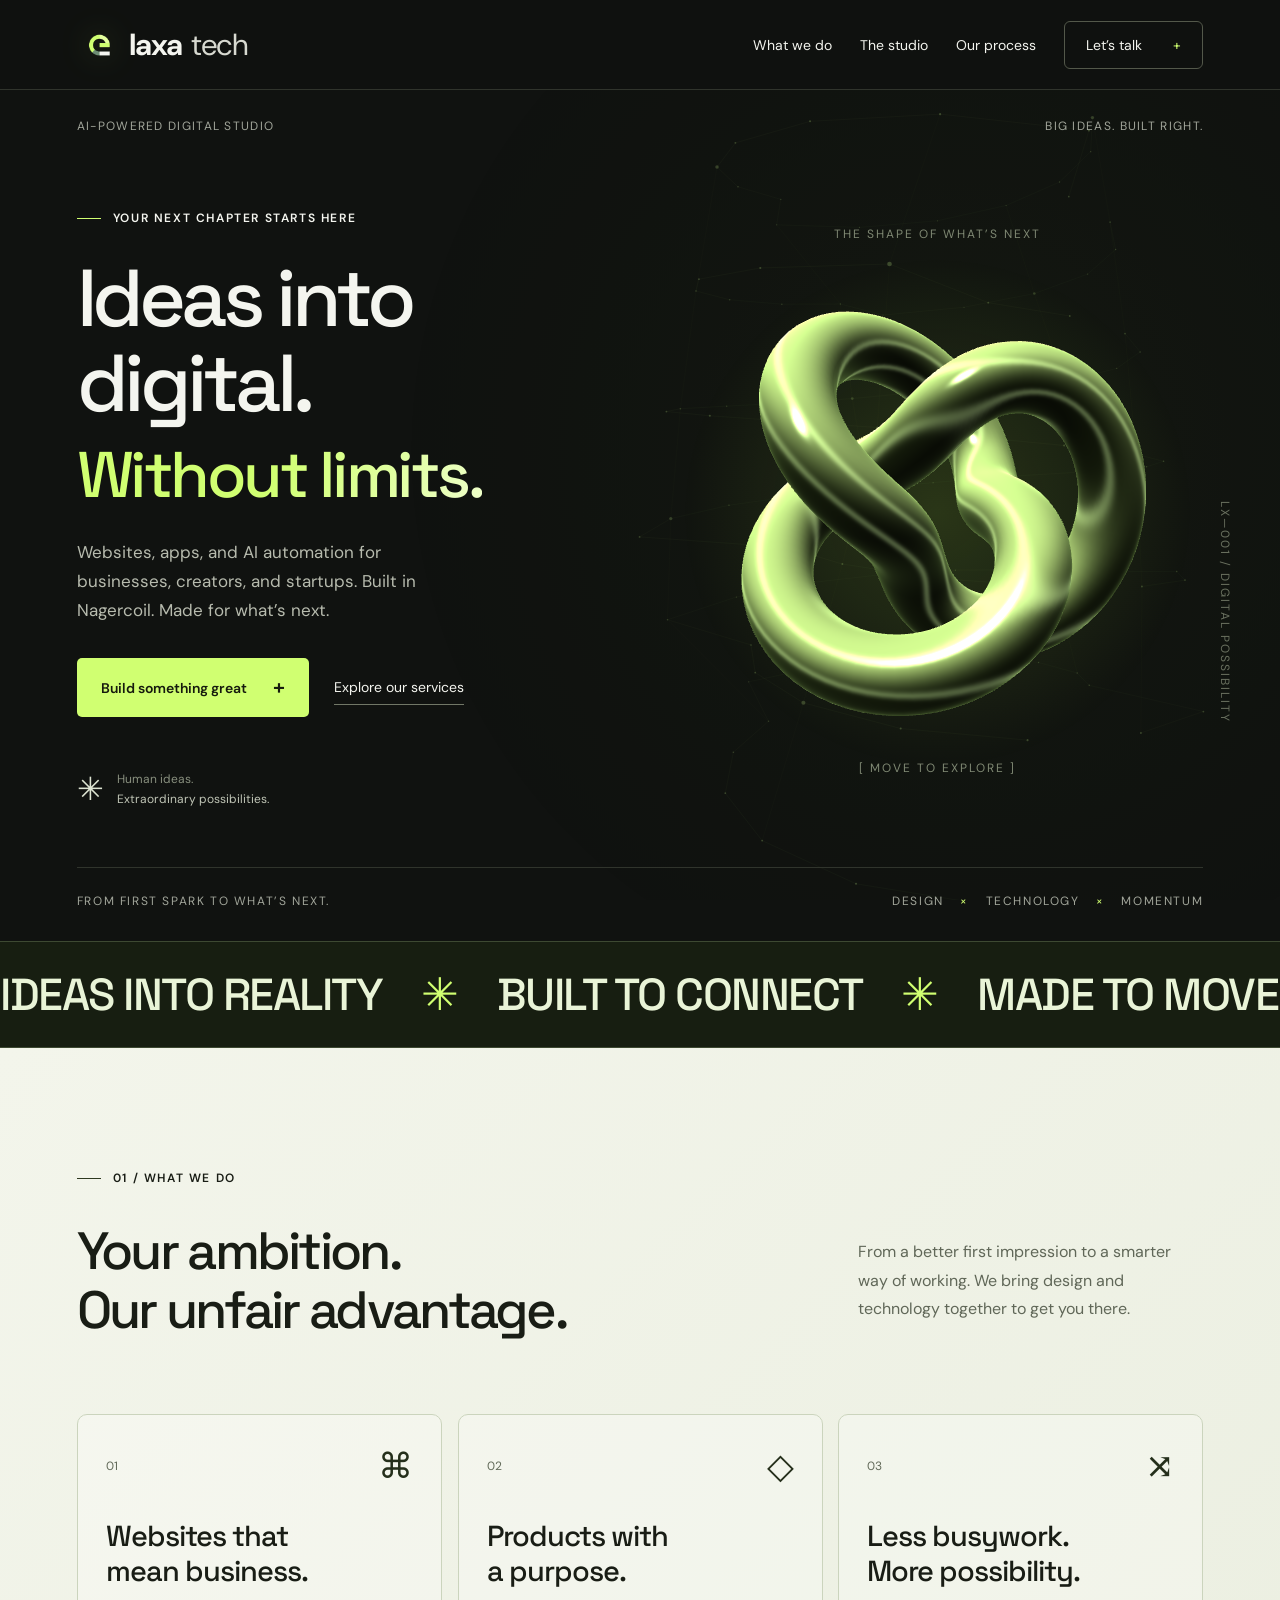
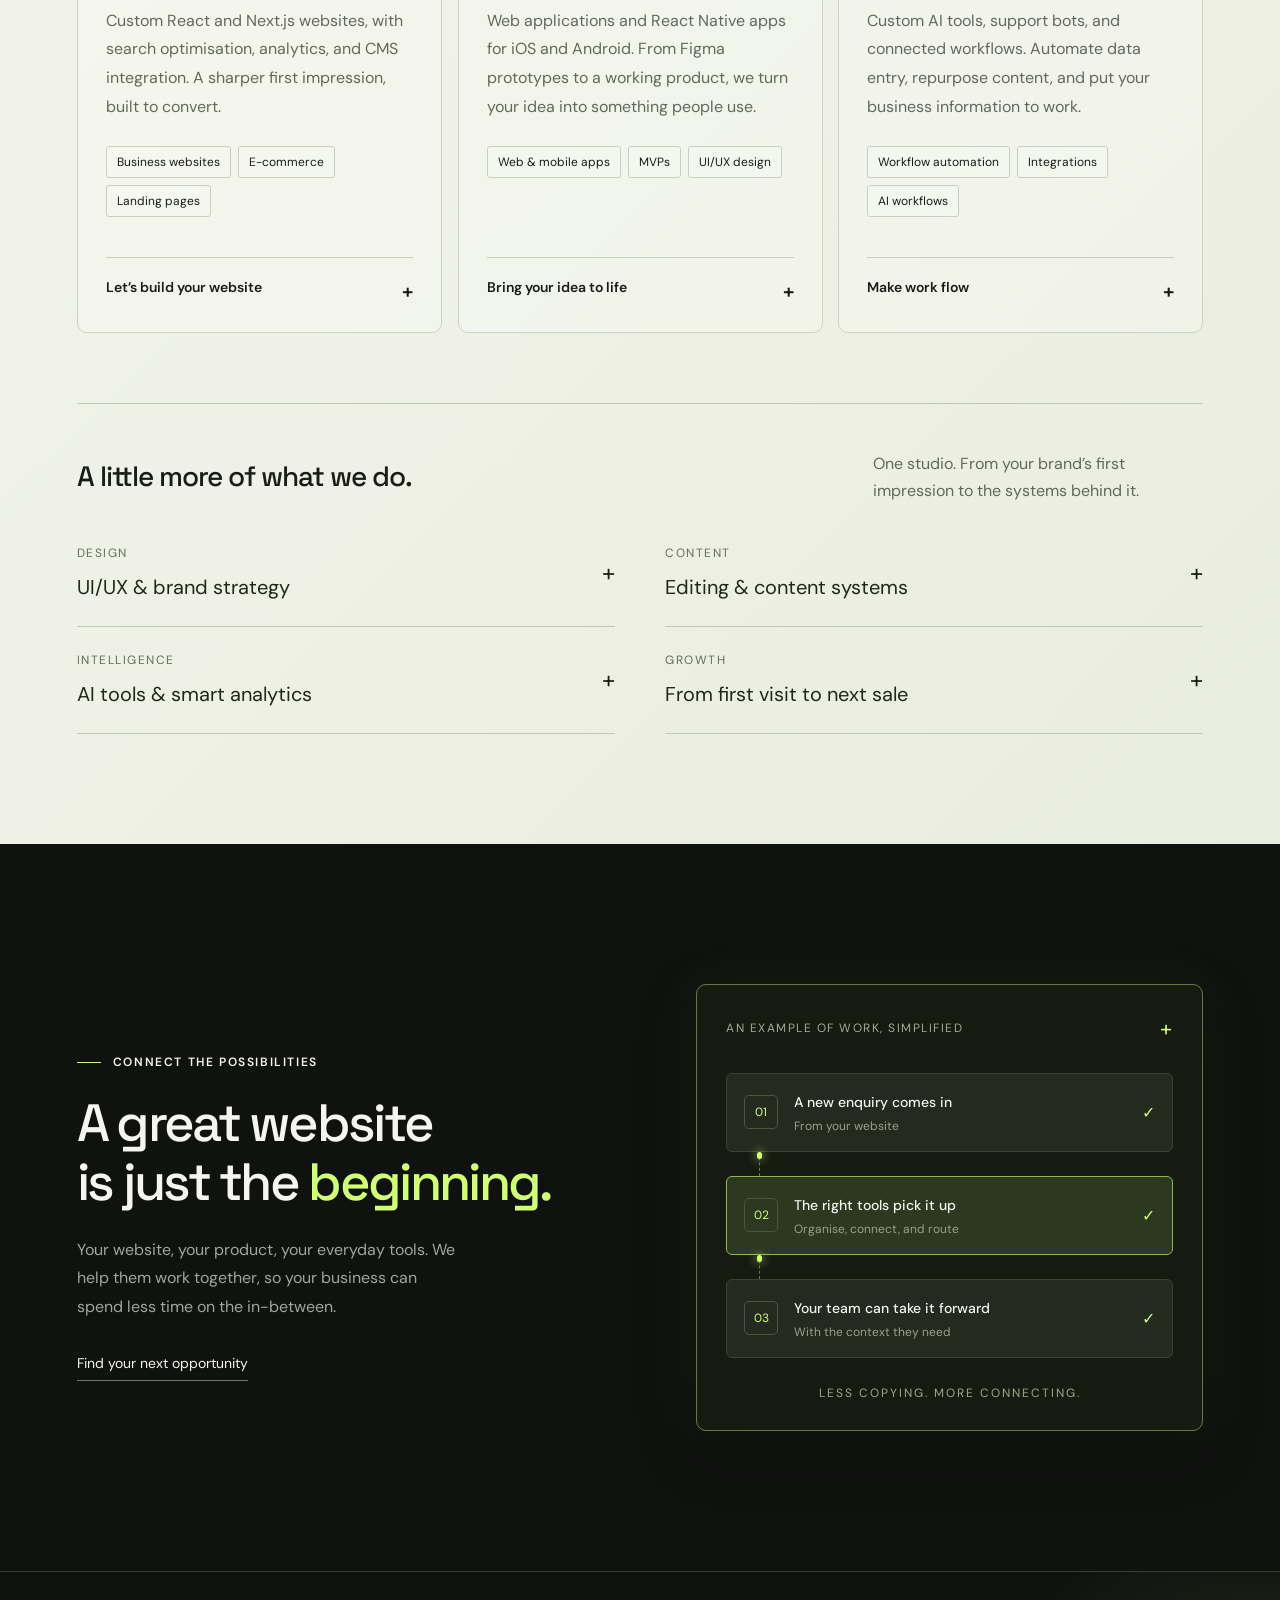
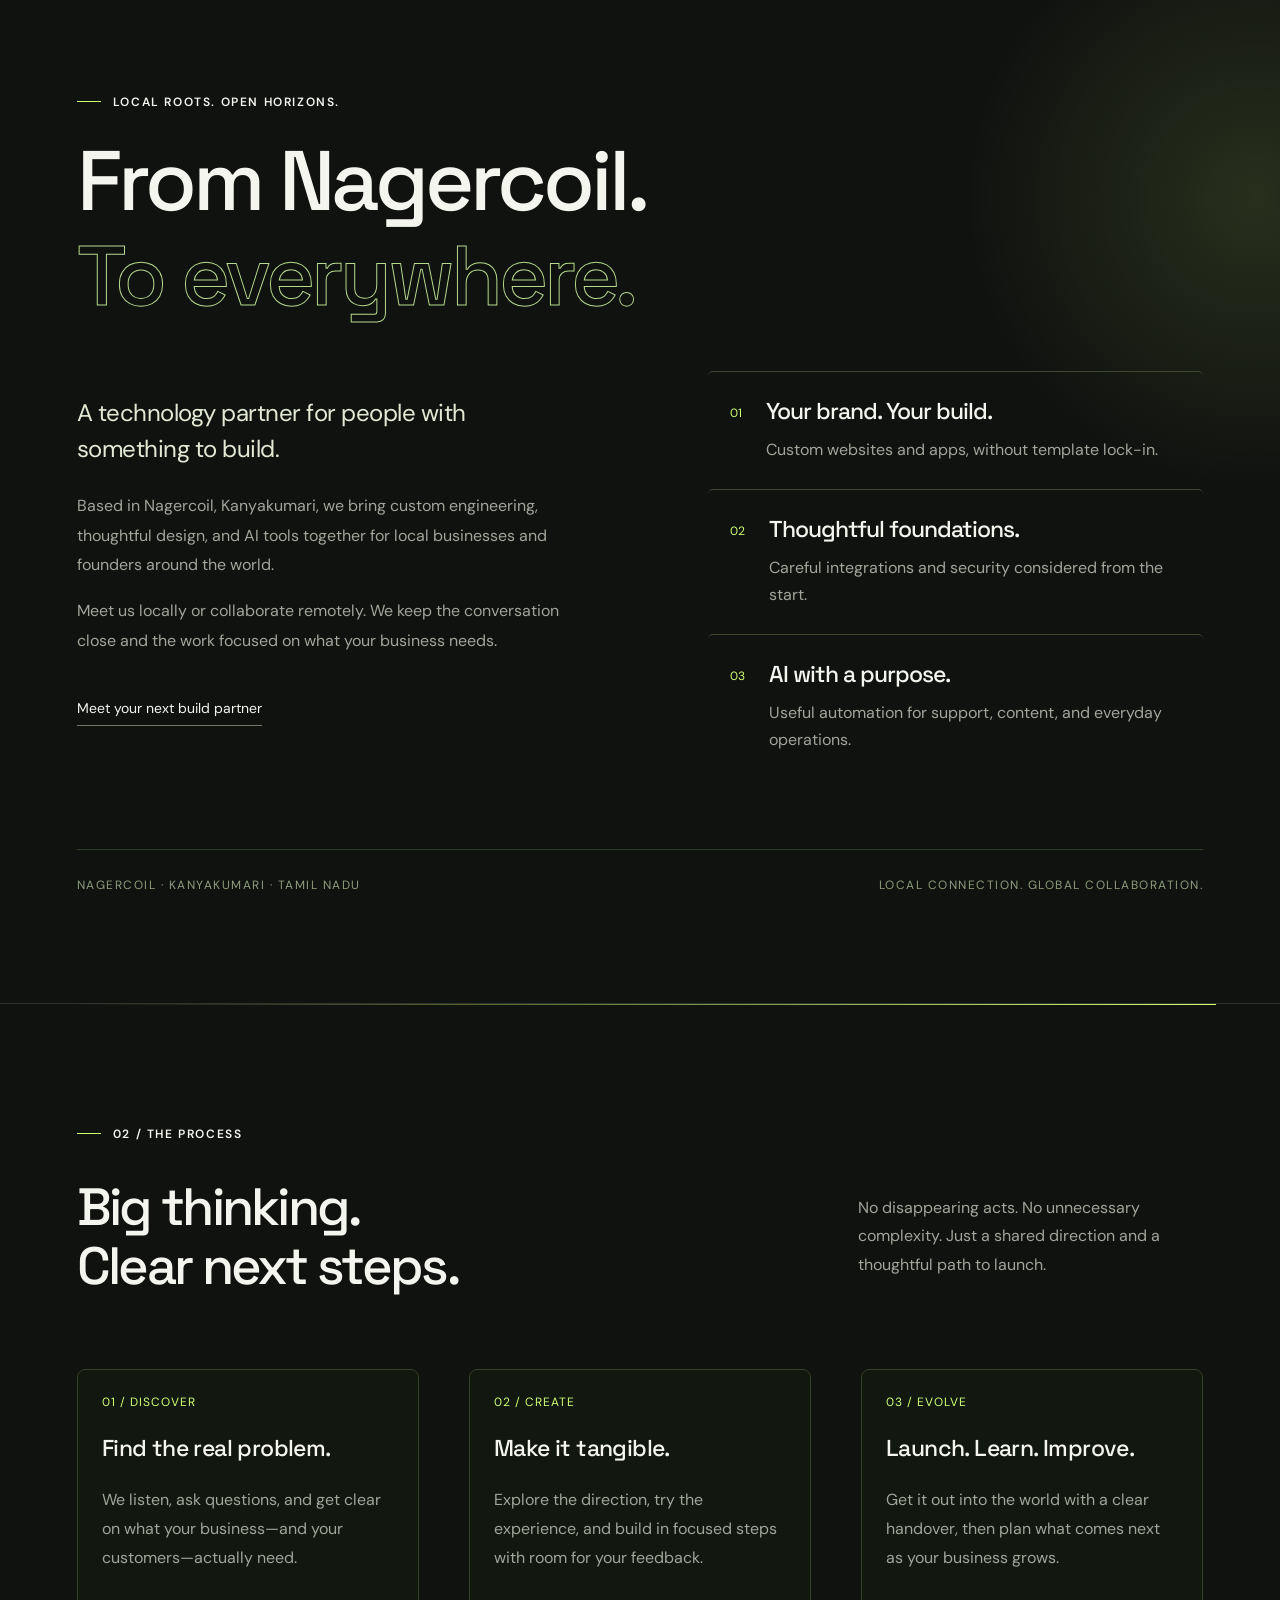
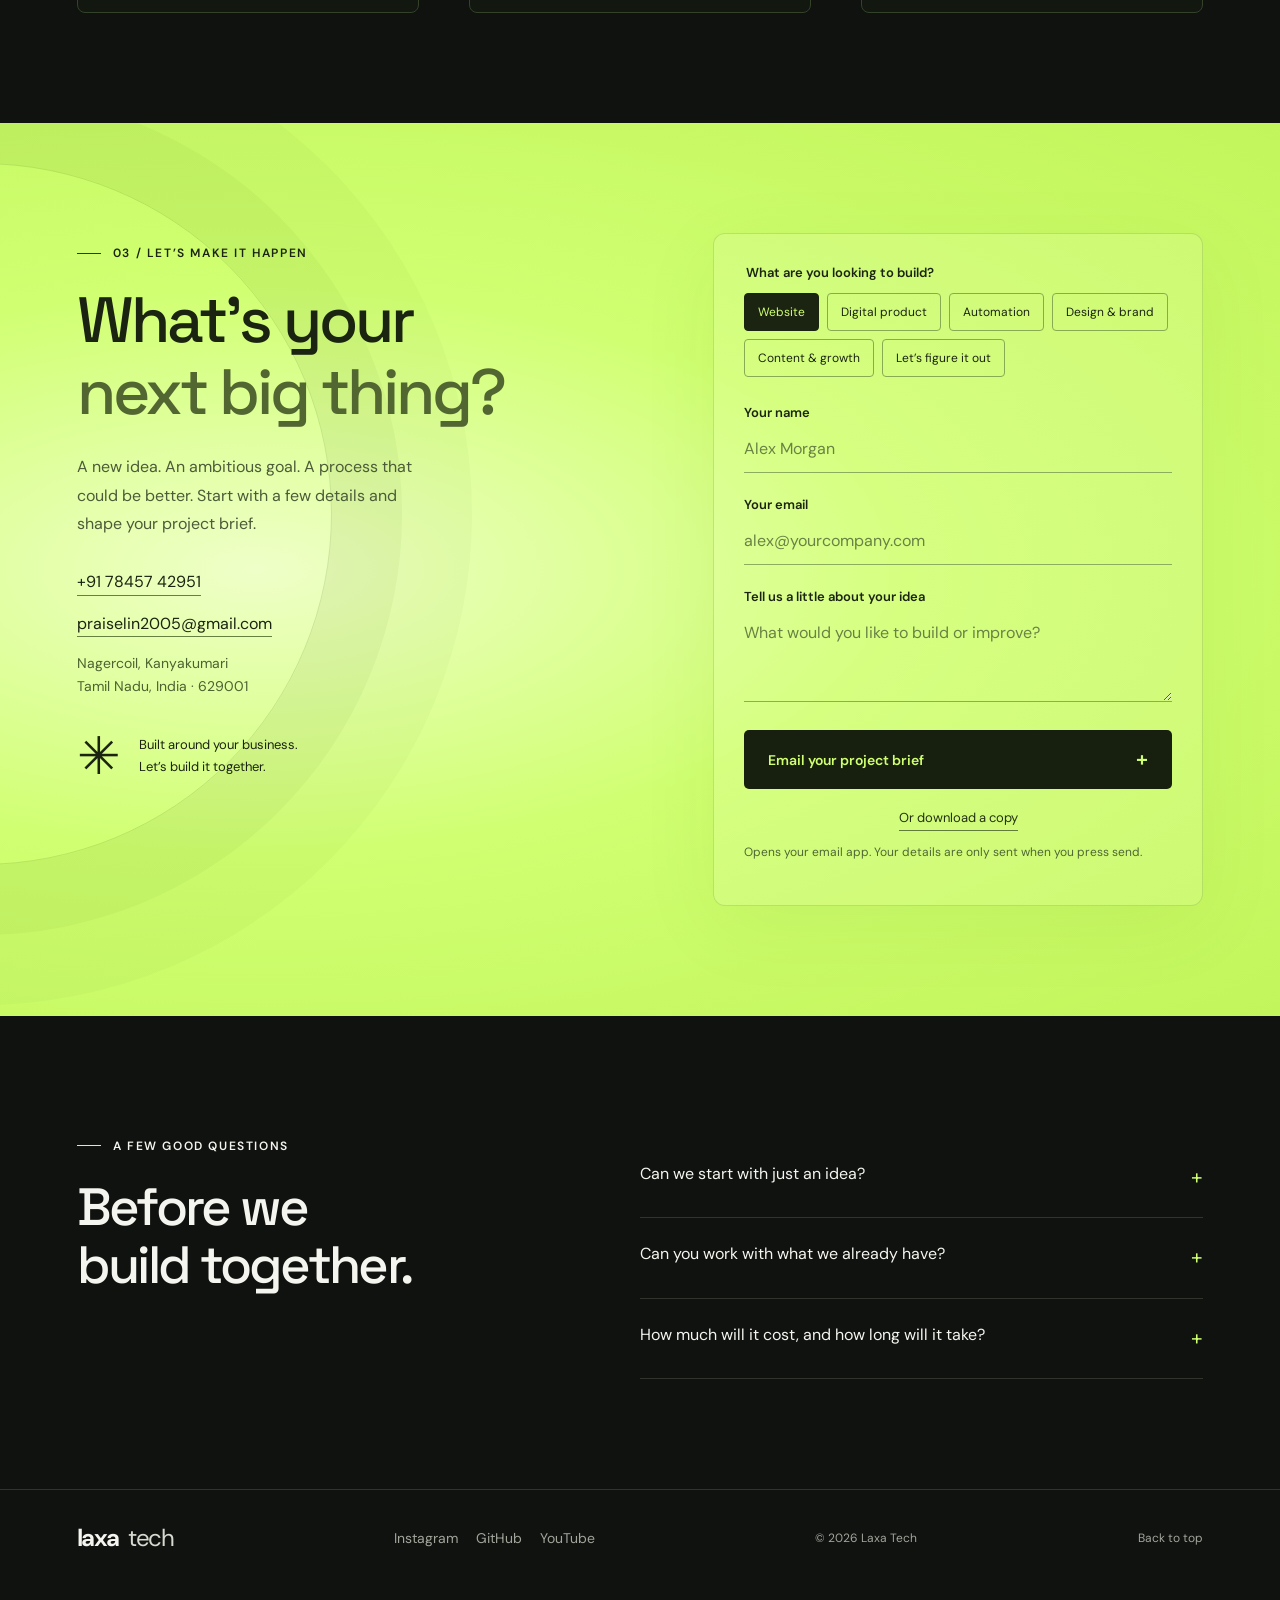
==== commit 4620369e: "Refactor code structure for improved readability and maintainability" ====
--- a/index.html
+++ b/index.html
@@ -6,14 +6,13 @@
   <meta name="description" content="Laxa Tech helps ambitious businesses build standout websites, useful digital products, and automation that gives their time back.">
   <meta name="theme-color" content="#101210">
   <meta property="og:title" content="Laxa Tech — Build what’s next."><meta property="og:description" content="Websites. Products. Automation. Your next chapter, built together.">
-  <link rel="icon" type="image/svg+xml" href="data:image/svg+xml,%3Csvg xmlns='http://www.w3.org/2000/svg' viewBox='0 0 64 64'%3E%3Crect width='64' height='64' rx='16' fill='%23d0ff71'/%3E%3Cpath d='M18 15h10v30h20v9H18z' fill='%23101210'/%3E%3C/svg%3E">
+  <link rel="icon" type="image/png" href="logo.png">
   <link rel="stylesheet" href="style.css"><link rel="stylesheet" href="effects.css"><script src="effects.js" defer></script><script src="app.js" defer></script>
 </head>
 <body>
   <canvas id="ambient-field" aria-hidden="true"></canvas><div class="scroll-progress" aria-hidden="true"></div>
   <a class="skip" href="#main">Skip to content</a>
-  <header class="header wrap"><a class="brand" href="#" aria-label="Laxa Tech home"><span class="brand-mark" aria-hidden="true">l<span>×</span></span>laxa<span class="brand-light">tech</span></a><nav aria-label="Main navigation"><a href="#services">What we do</a><a href="#studio">The studio</a><a href="#approach">Our process</a><a class="nav-cta" href="#start">Let’s talk <span class="tiny-cross" aria-hidden="true">+</span></a></nav></header>
-  <button class="motion-control" aria-label="Pause all motion" aria-pressed="false" type="button"><span class="motion-glyph" aria-hidden="true">Ⅱ</span> Pause motion</button>
+  <header class="header wrap"><a class="brand" href="#" aria-label="Laxa Tech home"><img class="brand-logo" src="logo.png" alt="Laxa Tech logo" aria-hidden="true">laxa<span class="brand-light">tech</span></a><nav aria-label="Main navigation"><a href="#services">What we do</a><a href="#studio">The studio</a><a href="#approach">Our process</a><a class="nav-cta" href="#start">Let’s talk <span class="tiny-cross" aria-hidden="true">+</span></a></nav></header>
   <main id="main">
   <section class="hero wrap" aria-labelledby="hero-title">
     <div class="hero-topline"><span>AI-POWERED DIGITAL STUDIO</span><span>BIG IDEAS. BUILT RIGHT.</span></div>
@@ -46,5 +45,5 @@
   </main>
   <footer class="wrap footer"><a class="brand" href="#">laxa<span class="brand-light">tech</span></a><nav class="social-links" aria-label="Social profiles"><a href="https://www.instagram.com/laxatech.tech/" target="_blank" rel="noopener noreferrer">Instagram</a><a href="https://github.com/jenish-prog" target="_blank" rel="noopener noreferrer">GitHub</a><a href="https://www.youtube.com/@Jenish.S" target="_blank" rel="noopener noreferrer">YouTube</a></nav><span>© <span id="year">2026</span> Laxa Tech</span><a href="#">Back to top</a></footer>
 </body></html>
-
-
+
+
--- a/style.css
+++ b/style.css
@@ -1,9 +1,9 @@
 @import url('https://fonts.googleapis.com/css2?family=DM+Sans:wght@400;450;500;550;600;650;700&family=Space+Grotesk:wght@400;500;600;700&display=swap');
-:root{color-scheme:dark;--bg:#101210;--text:#f4f5ef;--muted:#a1a59a;--lime:#d0ff71;--line:#30342c;--font:'DM Sans',Arial,sans-serif}*{box-sizing:border-box}html{scroll-behavior:smooth;scroll-padding-top:35px}body{margin:0;background:var(--bg);color:var(--text);font-family:var(--font);font-size:16px;-webkit-font-smoothing:antialiased}a{color:inherit;text-decoration:none}button,input,textarea,select{font:inherit}button,a,input,textarea,select{-webkit-tap-highlight-color:transparent}a:focus-visible,button:focus-visible,input:focus-visible,textarea:focus-visible,select:focus-visible,summary:focus-visible{outline:2px solid var(--lime);outline-offset:6px}button{cursor:pointer}::selection{background:var(--lime);color:var(--bg)}.wrap{max-width:1480px;margin:auto;padding-left:6%;padding-right:6%}.header{height:116px;display:flex;align-items:center;justify-content:space-between;border-bottom:1px solid var(--line)}.brand{display:inline-flex;align-items:center;font-size:30px;letter-spacing:-1.6px;font-weight:700}.brand-light{font-weight:400;color:#d7d9d0}.brand-dot{font-size:12px;align-self:flex-start;margin:6px 0 0 5px;letter-spacing:0}.brand-mark{font-family:'Space Grotesk',sans-serif;margin-right:12px;color:var(--lime);font-size:42px;letter-spacing:-10px;width:42px;transform:skew(-8deg)}.brand-mark span{font-size:37px}.header nav{display:flex;align-items:center;gap:40px;font-size:14px}.header nav>a:hover{color:var(--lime)}.nav-cta{border:1px solid #53584a;border-radius:6px;padding:14px 21px}.tiny-cross{margin-left:27px;color:var(--lime)}.hero-topline{display:flex;justify-content:space-between;padding-top:28px;font-size:12px;letter-spacing:1.3px;color:var(--muted)}.hero-grid{display:grid;grid-template-columns:1.12fr 1fr;align-items:center;min-height:680px}.hero-copy{padding:64px 0 52px;position:relative;z-index:1}.eyebrow{font-size:12px;font-weight:600;letter-spacing:1.6px;display:flex;align-items:center;gap:12px}.line{display:inline-block;background:var(--lime);height:1px;width:24px}h1{font-family:'Space Grotesk',var(--font);font-size:clamp(58px,6.3vw,96px);font-weight:500;letter-spacing:-5px;line-height:1.06;margin:30px 0 26px}.accent{color:var(--lime);font-size:.8em;letter-spacing:-3.5px;white-space:nowrap}.hero-description{max-width:400px;color:#b7bbae;line-height:1.7;font-size:17px}.hero-actions{display:flex;align-items:center;gap:25px;margin-top:33px;flex-wrap:wrap}.button{border:0;padding:19px 24px;border-radius:5px;display:inline-flex;gap:26px;align-items:center;justify-content:center;font-size:14px;font-weight:600;transition:transform .2s,background .2s}.button:hover{transform:translateY(-3px)}.primary{background:var(--lime);color:#151a0d}.primary:hover{background:#e0ff9d}.button span{font-size:21px;line-height:1}.text-link{font-size:14px;border-bottom:1px solid #717767;padding:8px 0}.text-link:hover{color:var(--lime)}.hero-note{display:flex;align-items:center;gap:13px;font-size:12px;color:#888f7e;margin-top:47px;line-height:1.6}.hero-note strong{font-weight:400;color:#c0c5b6}.mini-symbol{font-size:32px;color:#dce3d1}.scene{height:590px;position:relative;margin-left:0;isolation:isolate;touch-action:pan-y}.scene:before{content:'';position:absolute;inset:7% 0 3%;border-radius:50%;background:radial-gradient(ellipse,#7193331c,transparent 68%);z-index:-1}canvas{width:100%;height:100%;display:block;position:relative;z-index:1}.scene-fallback{position:absolute;inset:0;display:flex;align-items:center;justify-content:center;font-family:'Space Grotesk',sans-serif;font-size:200px;color:var(--lime);z-index:-1}.scene-fallback span{color:#c0c4b8}.webgl-ready+.scene-fallback{display:none}.scene-label{position:absolute;left:50%;transform:translateX(-50%);font-size:12px;letter-spacing:2px;white-space:nowrap;color:#7f8873}.scene-label.top{top:20px}.scene-label.bottom{bottom:20px}.scene-coord{position:absolute;right:-30px;top:50%;font-size:12px;letter-spacing:2px;writing-mode:vertical-rl;color:#69705f}.motion-control{position:absolute;right:20px;bottom:19px;z-index:3;border:0;background:transparent;color:#a1a990;font-size:12px;padding:8px}.hero-bottom{border-top:1px solid var(--line);display:flex;justify-content:space-between;padding:25px 0 32px;font-size:12px;letter-spacing:1.6px;color:var(--muted)}.hero-bottom b{color:var(--lime);font-weight:400;margin:0 12px}.footer{border-top:1px solid var(--line);display:flex;align-items:center;justify-content:space-between;padding-top:36px;padding-bottom:36px;font-size:12px;color:var(--muted);gap:20px}.footer .brand{color:var(--text);font-size:24px}.skip{position:absolute;left:20px;top:-70px;z-index:20;padding:12px;background:var(--lime);color:#101210}.skip:focus{top:20px}
-@media(min-width:1600px){.hero-grid{min-height:740px}}@media(max-width:1000px){.wrap{padding-left:5%;padding-right:5%}.hero-grid{min-height:600px}h1{font-size:65px;letter-spacing:-3.8px}.accent{font-size:.75em;letter-spacing:-2px}.scene{height:470px;margin-left:0}.hero-actions{gap:18px}.hero-bottom{font-size:12px}.motion-control{right:0}.scene-coord{right:-5px}}@media(max-width:700px){.header{height:88px}.brand{font-size:25px}.header nav{gap:0}.header nav>a:not(.nav-cta){display:none}.nav-cta{padding:12px 15px}.tiny-cross{margin-left:12px}.hero-topline{font-size:12px;letter-spacing:1px}.hero-topline span:last-child{display:none}.hero-grid{display:flex;flex-direction:column;align-items:stretch}.hero-copy{padding:40px 0 0}h1{font-size:clamp(52px,12.4vw,82px);letter-spacing:-3px;margin-top:25px}.accent{font-size:.8em;letter-spacing:-2.5px}.hero-description{max-width:350px;font-size:16px}.eyebrow{font-size:12px}.hero-note{display:none}.scene{height:410px;margin:16px -10px 0}.scene-label.top{display:none}.scene-coord{right:5px}.scene-label.bottom{bottom:20px}.hero-bottom{flex-direction:column;gap:17px;line-height:1.5;padding-bottom:25px}.footer{flex-wrap:wrap}.footer>*{width:44%}.footer>span:nth-child(2){text-align:right}.footer>a:last-child{text-align:right}.motion-control{right:15px;bottom:10px}.hero-actions{gap:20px}.button{padding:17px 19px}}
+:root{color-scheme:dark;--bg:#101210;--text:#f4f5ef;--muted:#a1a59a;--lime:#d0ff71;--line:#30342c;--font:'DM Sans',Arial,sans-serif}*{box-sizing:border-box}html{scroll-behavior:smooth;scroll-padding-top:35px}body{margin:0;background:var(--bg);color:var(--text);font-family:var(--font);font-size:16px;-webkit-font-smoothing:antialiased}a{color:inherit;text-decoration:none}button,input,textarea,select{font:inherit}button,a,input,textarea,select{-webkit-tap-highlight-color:transparent}a:focus-visible,button:focus-visible,input:focus-visible,textarea:focus-visible,select:focus-visible,summary:focus-visible{outline:2px solid var(--lime);outline-offset:6px}button{cursor:pointer}::selection{background:var(--lime);color:var(--bg)}.wrap{max-width:1480px;margin:auto;padding-left:6%;padding-right:6%}.header{height:116px;display:flex;align-items:center;justify-content:space-between;gap:24px;border-bottom:1px solid var(--line)}.brand{display:inline-flex;align-items:center;gap:10px;font-size:30px;letter-spacing:-1.6px;font-weight:700;line-height:1;white-space:nowrap}.brand-light{font-weight:400;color:#d7d9d0}.brand-dot{font-size:12px;align-self:flex-start;margin:6px 0 0 5px;letter-spacing:0}.brand-logo{display:block;width:42px;height:42px;object-fit:contain;flex-shrink:0;filter:drop-shadow(0 0 16px rgba(208,255,113,.22))}.header nav{display:flex;align-items:center;gap:40px;font-size:14px;margin-left:auto}.header nav>a:hover{color:var(--lime)}.nav-cta{border:1px solid #53584a;border-radius:6px;padding:14px 21px}.tiny-cross{margin-left:27px;color:var(--lime)}.hero-topline{display:flex;justify-content:space-between;padding-top:28px;font-size:12px;letter-spacing:1.3px;color:var(--muted)}.hero-grid{display:grid;grid-template-columns:1.12fr 1fr;align-items:center;min-height:680px}.hero-copy{padding:64px 0 52px;position:relative;z-index:1}.eyebrow{font-size:12px;font-weight:600;letter-spacing:1.6px;display:flex;align-items:center;gap:12px}.line{display:inline-block;background:var(--lime);height:1px;width:24px}h1{font-family:'Space Grotesk',var(--font);font-size:clamp(58px,6.3vw,96px);font-weight:500;letter-spacing:-5px;line-height:1.06;margin:30px 0 26px}.accent{color:var(--lime);font-size:.8em;letter-spacing:-3.5px;white-space:nowrap}.hero-description{max-width:400px;color:#b7bbae;line-height:1.7;font-size:17px}.hero-actions{display:flex;align-items:center;gap:25px;margin-top:33px;flex-wrap:wrap}.button{border:0;padding:19px 24px;border-radius:5px;display:inline-flex;gap:26px;align-items:center;justify-content:center;font-size:14px;font-weight:600;transition:transform .2s,background .2s}.button:hover{transform:translateY(-3px)}.primary{background:var(--lime);color:#151a0d}.primary:hover{background:#e0ff9d}.button span{font-size:21px;line-height:1}.text-link{font-size:14px;border-bottom:1px solid #717767;padding:8px 0}.text-link:hover{color:var(--lime)}.hero-note{display:flex;align-items:center;gap:13px;font-size:12px;color:#888f7e;margin-top:47px;line-height:1.6}.hero-note strong{font-weight:400;color:#c0c5b6}.mini-symbol{font-size:32px;color:#dce3d1}.scene{height:590px;position:relative;margin-left:0;isolation:isolate;touch-action:pan-y}.scene:before{content:'';position:absolute;inset:7% 0 3%;border-radius:50%;background:radial-gradient(ellipse,#7193331c,transparent 68%);z-index:-1}canvas{width:100%;height:100%;display:block;position:relative;z-index:1}.scene-fallback{position:absolute;inset:0;display:flex;align-items:center;justify-content:center;font-family:'Space Grotesk',sans-serif;font-size:200px;color:var(--lime);z-index:-1}.scene-fallback span{color:#c0c4b8}.webgl-ready+.scene-fallback{display:none}.scene-label{position:absolute;left:50%;transform:translateX(-50%);font-size:12px;letter-spacing:2px;white-space:nowrap;color:#7f8873}.scene-label.top{top:20px}.scene-label.bottom{bottom:20px}.scene-coord{position:absolute;right:-30px;top:50%;font-size:12px;letter-spacing:2px;writing-mode:vertical-rl;color:#69705f}.motion-control{position:absolute;right:20px;bottom:19px;z-index:3;border:0;background:transparent;color:#a1a990;font-size:12px;padding:8px}.hero-bottom{border-top:1px solid var(--line);display:flex;justify-content:space-between;padding:25px 0 32px;font-size:12px;letter-spacing:1.6px;color:var(--muted)}.hero-bottom b{color:var(--lime);font-weight:400;margin:0 12px}.footer{border-top:1px solid var(--line);display:flex;align-items:center;justify-content:space-between;padding-top:36px;padding-bottom:36px;font-size:12px;color:var(--muted);gap:20px}.footer .brand{color:var(--text);font-size:24px}.skip{position:absolute;left:20px;top:-70px;z-index:20;padding:12px;background:var(--lime);color:#101210}.skip:focus{top:20px}
+@media(min-width:1600px){.hero-grid{min-height:740px}}@media(max-width:1000px){.wrap{padding-left:5%;padding-right:5%}.hero-grid{min-height:600px}h1{font-size:65px;letter-spacing:-3.8px}.accent{font-size:.75em;letter-spacing:-2px}.scene{height:470px;margin-left:0}.hero-actions{gap:18px}.hero-bottom{font-size:12px}.motion-control{right:0}.scene-coord{right:-5px}}@media(max-width:700px){.header{height:88px}.brand{font-size:25px;gap:8px}.brand-logo{width:36px;height:36px}.header nav{gap:0}.header nav>a:not(.nav-cta){display:none}.nav-cta{padding:12px 15px}.tiny-cross{margin-left:12px}.hero-topline{font-size:12px;letter-spacing:1px}.hero-topline span:last-child{display:none}.hero-grid{display:flex;flex-direction:column;align-items:stretch}.hero-copy{padding:40px 0 0}h1{font-size:clamp(52px,12.4vw,82px);letter-spacing:-3px;margin-top:25px}.accent{font-size:.8em;letter-spacing:-2.5px}.hero-description{max-width:350px;font-size:16px}.eyebrow{font-size:12px}.hero-note{display:none}.scene{height:410px;margin:16px -10px 0}.scene-label.top{display:none}.scene-coord{right:5px}.scene-label.bottom{bottom:20px}.hero-bottom{flex-direction:column;gap:17px;line-height:1.5;padding-bottom:25px}.footer{flex-wrap:wrap}.footer>*{width:44%}.footer>span:nth-child(2){text-align:right}.footer>a:last-child{text-align:right}.motion-control{right:15px;bottom:10px}.hero-actions{gap:20px}.button{padding:17px 19px}}
 .section{padding-top:110px;padding-bottom:110px}h2{font-family:'Space Grotesk',var(--font);font-size:clamp(35px,4.1vw,60px);font-weight:500;line-height:1.12;letter-spacing:-2.7px;margin:24px 0}h3{font-family:'Space Grotesk',var(--font);font-size:29px;font-weight:500;letter-spacing:-1px;line-height:1.2}.section-intro{display:flex;align-items:center;justify-content:space-between;gap:50px}.section-intro>p{max-width:345px;font-size:16px;line-height:1.8;color:var(--muted)}.services{background:#f0f1e9;color:#191d15}.dark .line{background:#2e3920}.services .section-intro>p{color:#606758}.service-grid{display:grid;grid-template-columns:repeat(3,1fr);margin-top:50px}.service{padding:0 36px;border-left:1px solid #c8cebe;display:flex;flex-direction:column}.service:first-child{padding-left:0;border-left:0}.service:last-child{padding-right:0}.service-meta{display:flex;justify-content:space-between;align-items:center;color:#626a59;font-size:12px}.service-icon{font-size:35px;color:#252f1b}.service h3{margin:35px 0 18px}.service p{color:#62695b;line-height:1.8;font-size:15px;max-width:320px;margin:0}.tags{display:flex;flex-wrap:wrap;gap:7px;list-style:none;padding:0;margin:24px 0 40px}.tags li{font-size:12px;border:1px solid #c9d0be;padding:7px 10px;border-radius:3px}.service-link{border-top:1px solid #c8cebe;padding-top:20px;display:flex;justify-content:space-between;margin-top:auto;font-size:13px;font-weight:600}.service-link span{font-size:20px}.service-link:hover{color:#4e681e}.possibility{display:grid;grid-template-columns:1fr 1fr;gap:10%;align-items:center}.possibility-copy>p:not(.eyebrow){color:var(--muted);max-width:380px;line-height:1.8;margin-bottom:30px}.accent-word{color:var(--lime)}.workflow{padding:29px;background:#191d17;border:1px solid #343d2c;border-radius:10px;transform:rotate(-3deg);box-shadow:0 25px 60px #0003}.workflow-top{display:flex;align-items:center;justify-content:space-between;font-size:12px;letter-spacing:1.5px;color:#a0aa93;margin-bottom:30px;gap:15px}.workflow-plus{font-size:22px;color:var(--lime)}.flow-node{display:flex;align-items:center;gap:16px;background:#242a1e;border:1px solid #3a432f;border-radius:6px;padding:17px}.node-icon{font-size:12px;border:1px solid #4b573c;width:34px;height:34px;display:grid;place-items:center;border-radius:5px;color:var(--lime)}.flow-node strong{font-size:13px;font-weight:500}.flow-node small{display:block;margin-top:6px;font-size:12px;color:#98a28a}.node-check{color:var(--lime);margin-left:auto}.flow-connector{height:24px;border-left:1px dashed #667c45;margin-left:33px}.featured{border-color:#92b550;background:#2d3821}.workflow-caption{text-align:center;font-size:12px;letter-spacing:2px;margin:27px 0 0;color:#9da88e}.approach{border-top:1px solid var(--line)}.process-grid{display:grid;grid-template-columns:repeat(3,1fr);gap:50px;margin-top:50px}.process-number{font-size:12px;letter-spacing:1px;color:var(--lime);display:block;border-top:1px solid #424a37;padding-top:22px}.process-grid h3{font-size:23px;letter-spacing:-.6px;margin-top:25px}.process-grid p{line-height:1.8;font-size:15px;color:var(--muted)}.contact{background:var(--lime);color:#1b2411}.contact-grid{display:grid;grid-template-columns:1fr 1fr;gap:13%}.contact-copy h2{font-size:clamp(40px,5vw,72px);letter-spacing:-3px}.contact-copy h2>span{color:#526632}.contact-copy>p:not(.eyebrow){color:#4c5b38;max-width:360px;line-height:1.8}.contact-signoff{display:flex;gap:18px;align-items:center;margin-top:55px}.contact-signoff>span{font-size:52px}.contact-signoff>p{font-size:13px;line-height:1.7}.contact form{padding-top:10px}fieldset{padding:0;margin:0 0 27px;border:0}legend,.field-label{font-size:13px;font-weight:600;margin-bottom:12px;display:block}.service-choices{display:flex;gap:8px;flex-wrap:wrap}.service-choices label{position:relative;cursor:pointer}.service-choices input{position:absolute;opacity:0;width:1px;height:1px}.service-choices span{display:block;border:1px solid #87aa52;border-radius:4px;padding:10px 13px;font-size:12px;transition:background .15s}.service-choices input:checked+span{background:#1b2411;border-color:#1b2411;color:var(--lime)}.service-choices input:focus-visible+span{outline:2px solid #1b2411;outline-offset:3px}.contact input:not([type=radio]),.contact textarea{background:transparent;border:0;border-bottom:1px solid #8dac5d;width:100%;padding:5px 0 13px;color:#1b2411;outline-offset:3px;border-radius:0;margin-bottom:23px}.contact input::placeholder,.contact textarea::placeholder{color:#6a8245}.contact input:focus-visible,.contact textarea:focus-visible{outline-color:#1b2411}.contact textarea{resize:vertical;min-height:85px}.dark-button{background:#17200e;color:var(--lime);width:100%;justify-content:space-between}.dark-button:hover{background:#2a3a17}.form-note{color:#506735;font-size:12px;line-height:1.6}.contact #form-status{font-size:13px;line-height:1.5}.contact #form-status:empty{display:none}.faq{display:grid;grid-template-columns:1fr 1.25fr;gap:10%}.questions{padding-top:12px}details{border-bottom:1px solid var(--line);padding:24px 0}summary{list-style:none;display:flex;justify-content:space-between;gap:25px;cursor:pointer;font-size:16px;line-height:1.5}summary::-webkit-details-marker{display:none}summary>span{color:var(--lime);font-size:21px;transition:transform .2s}details[open] summary>span{transform:rotate(45deg)}details p{color:var(--muted);font-size:15px;line-height:1.8;max-width:500px;margin-bottom:0}
 @media(max-width:1000px){.section{padding-top:80px;padding-bottom:80px}.service{padding:0 23px}.service h3{font-size:25px}.contact-grid{gap:7%}.flow-node{padding:13px;gap:10px}.workflow{padding:20px}.possibility{gap:6%}.flow-node strong{font-size:12px}.process-grid{gap:28px}}
 @media(max-width:700px){.section{padding-top:60px;padding-bottom:60px}h2{letter-spacing:-1.7px;font-size:38px}.section-intro{display:block}.section-intro>p{max-width:100%}.service-grid{grid-template-columns:1fr;margin-top:35px;gap:35px}.service,.service:first-child,.service:last-child{padding:0 0 32px;border-left:0;border-bottom:1px solid #c8cebe}.service:last-child{border-bottom:0;padding-bottom:0}.service h3{margin:16px 0;font-size:30px}.service h3 br{display:none}.service p{max-width:100%}.tags{margin:19px 0 24px}.possibility{grid-template-columns:1fr;gap:40px}.workflow{transform:none;padding:24px}.flow-node strong{font-size:14px}.workflow-top,.workflow-caption{font-size:12px}.process-grid{grid-template-columns:1fr;gap:25px;margin-top:30px}.process-grid h3{margin:18px 0 10px}.process-grid p{margin:0}.contact-grid{grid-template-columns:1fr;gap:28px}.contact-copy h2{font-size:47px;letter-spacing:-2px}.contact-signoff{display:none}.contact-copy>p:not(.eyebrow){max-width:100%}.contact form{padding:10px 0 0}.contact input:not([type=radio]),.contact textarea{font-size:16px}.faq{grid-template-columns:1fr;gap:10px}.faq h2 br{display:none}.questions{padding:0}summary{font-size:15px}.form-note{font-size:12px}}
 @media(prefers-reduced-motion:reduce){html{scroll-behavior:auto}*,*:before,*:after{animation:none!important;transition:none!important}}
-.download-brief{display:block;margin:16px auto 10px;border:0;border-bottom:1px solid #617b3b;padding:4px 0;background:transparent;color:#233213;font-size:13px}.contact-signoff a{text-decoration:underline;text-underline-offset:4px}.contact button:focus-visible{outline-color:#1b2411}
-
+.download-brief{display:block;margin:16px auto 10px;border:0;border-bottom:1px solid #617b3b;padding:4px 0;background:transparent;color:#233213;font-size:13px}.contact-signoff a{text-decoration:underline;text-underline-offset:4px}.contact button:focus-visible{outline-color:#1b2411}
+
--- a/effects.css
+++ b/effects.css
@@ -1,12 +1,12 @@
 /* Depth, light, and motion — shared across the entire experience. */
-html{scroll-padding-top:110px}body{isolation:isolate;overflow-x:clip}main,.footer{position:relative;z-index:1}.header{position:sticky;top:0;z-index:15;height:90px;background:#101210e8;backdrop-filter:blur(20px);max-width:none}.header nav{gap:28px}#ambient-field{position:fixed;inset:0;width:100%;height:100%;z-index:-1;pointer-events:none;opacity:.65}.scroll-progress{position:fixed;top:0;left:0;height:3px;width:100%;transform:scaleX(0);transform-origin:left;background:var(--lime);box-shadow:0 0 15px #d0ff71;z-index:30;pointer-events:none}.motion-control{position:fixed;right:22px;bottom:20px;z-index:25;color:#e1eacb;background:#171c13eb;backdrop-filter:blur(14px);border:1px solid #536442;border-radius:30px;padding:12px 17px;font-size:12px;box-shadow:0 8px 30px #0005;display:flex;align-items:center;gap:9px}.motion-glyph{color:var(--lime);width:14px;text-align:center}.hero-topline{font-size:12px}.hero{position:relative}.hero-copy{animation:hero-enter 1s cubic-bezier(.16,1,.3,1) both}.scene{animation:hero-enter 1.4s cubic-bezier(.16,1,.3,1) both}.scene:before{background:radial-gradient(ellipse,#a4db4029,transparent 68%);animation:breathe 7s ease-in-out infinite}.hero .accent{background:linear-gradient(110deg,#d0ff71 20%,#f3ffd8 45%,#a4d953 65%,#d0ff71 80%);background-size:250% auto;color:transparent;background-clip:text;-webkit-background-clip:text;animation:text-light 9s linear infinite}.kinetic-band{overflow:hidden;border-top:1px solid #3d4932;border-bottom:1px solid #3d4932;background:#171e11;padding:24px 0}.kinetic-track{display:flex;width:max-content;animation:marquee 35s linear infinite;will-change:transform}.kinetic-track>span{display:block;white-space:nowrap;font-family:'Space Grotesk',var(--font);font-size:clamp(25px,3.5vw,50px);font-weight:500;letter-spacing:-1.5px;color:#e9f4d7}.kinetic-track i{font-style:normal;margin:0 30px;color:var(--lime)}.kinetic-band:hover .kinetic-track{animation-play-state:paused}
+html{scroll-padding-top:110px}body{isolation:isolate;overflow-x:clip}main,.footer{position:relative;z-index:1}.header{position:sticky;top:0;z-index:15;height:90px;background:#101210e8;backdrop-filter:blur(20px);max-width:none}.header nav{gap:28px}#ambient-field{position:fixed;inset:0;width:100%;height:100%;z-index:-1;pointer-events:none;opacity:.65}.scroll-progress{position:fixed;top:0;left:0;height:3px;width:100%;transform:scaleX(0);transform-origin:left;background:var(--lime);box-shadow:0 0 15px #d0ff71;z-index:30;pointer-events:none}.hero-topline{font-size:12px}.hero{position:relative}.hero-copy{animation:hero-enter 1s cubic-bezier(.16,1,.3,1) both}.scene{animation:hero-enter 1.4s cubic-bezier(.16,1,.3,1) both}.scene:before{background:radial-gradient(ellipse,#a4db4029,transparent 68%);animation:breathe 7s ease-in-out infinite}.hero .accent{background:linear-gradient(110deg,#d0ff71 20%,#f3ffd8 45%,#a4d953 65%,#d0ff71 80%);background-size:250% auto;color:transparent;background-clip:text;-webkit-background-clip:text;animation:text-light 9s linear infinite}.kinetic-band{overflow:hidden;border-top:1px solid #3d4932;border-bottom:1px solid #3d4932;background:#171e11;padding:24px 0}.kinetic-track{display:flex;width:max-content;animation:marquee 35s linear infinite;will-change:transform}.kinetic-track>span{display:block;white-space:nowrap;font-family:'Space Grotesk',var(--font);font-size:clamp(25px,3.5vw,50px);font-weight:500;letter-spacing:-1.5px;color:#e9f4d7}.kinetic-track i{font-style:normal;margin:0 30px;color:var(--lime)}.kinetic-band:hover .kinetic-track{animation-play-state:paused}
 .reveal{opacity:0;transform:translate3d(0,35px,0);filter:blur(5px);transition:opacity .85s ease,transform .85s cubic-bezier(.16,1,.3,1),filter .85s ease;transition-delay:var(--reveal-delay,0ms)}.reveal.is-visible,.reveal:focus-within{opacity:1;transform:none;filter:none}.section-heading .reveal{transition-duration:1s}.section{position:relative}.services{overflow:clip;background:linear-gradient(135deg,#f3f5eb,#e9edde)}.services>.wrap{position:relative}.service-grid{gap:16px;perspective:1200px}.service,.service:first-child,.service:last-child{border:1px solid #cbd4bd;border-radius:10px;padding:28px;position:relative;background:#ffffff46;isolation:isolate;transform:perspective(900px) rotateX(var(--tilt-x,0deg)) rotateY(var(--tilt-y,0deg));transition:transform .3s ease,border-color .3s,box-shadow .3s;overflow:hidden}.service:before,.workflow:before,.studio-principles article:before,.process-grid article:before{content:'';position:absolute;inset:0;pointer-events:none;border-radius:inherit;background:radial-gradient(300px circle at var(--glow-x,50%) var(--glow-y,50%),#d0ff7138,transparent 75%);opacity:0;transition:opacity .35s;z-index:-1}.service:hover:before,.service:focus-within:before,.workflow:hover:before,.studio-principles article:hover:before,.process-grid article:hover:before{opacity:1}.service:hover,.service:focus-within{border-color:#829d55;box-shadow:0 18px 35px #1e340d1c,0 0 0 1px #a8bf79}.service-meta{position:relative}.service-icon{transition:transform .6s cubic-bezier(.2,1,.3,1);display:block}.service:hover .service-icon{transform:rotate(-14deg) scale(1.2)}.service h3{margin-top:30px}.service p{font-size:16px}.tags li{background:#f6f9ef66}.service-link{font-size:14px}.service-link span{transition:transform .3s}.service-link:hover span{transform:rotate(90deg)}
 .expertise{margin-top:70px;border-top:1px solid #c1cab4;padding-top:30px}.expertise-heading{display:flex;align-items:center;justify-content:space-between;gap:35px}.expertise-heading h3{font-size:28px;margin:0}.expertise-heading p{max-width:330px;color:#62695b;font-size:16px;line-height:1.7}.expertise-grid{display:grid;grid-template-columns:1fr 1fr;column-gap:50px}.expertise details{border-color:#c1cab4;padding:24px 0}.expertise summary{font-size:20px;align-items:center}.expertise summary small{display:block;font-size:12px;letter-spacing:1.5px;margin-bottom:10px;color:#656f58}.expertise summary>span{font-size:20px;color:#202818;transform:none!important}.expertise summary b{font-weight:400;font-size:24px;transition:transform .3s}.expertise details[open] summary b{transform:rotate(45deg)}.expertise details p{color:#56604c;font-size:16px}.expertise details a{display:inline-block;font-size:14px;font-weight:600;border-bottom:1px solid #7d8f63;margin-top:18px;padding-bottom:5px}.expertise a:focus-visible,.expertise summary:focus-visible{outline-color:#344d1c}
 .workflow{position:relative;isolation:isolate;transform:perspective(1000px) rotateX(var(--tilt-x,0deg)) rotateY(var(--tilt-y,0deg)) rotate(-2deg);transition:transform .3s ease,box-shadow .4s;background:#171d13ed;box-shadow:0 20px 60px #0005,0 0 65px #b5ff3610}.workflow:after{content:'';position:absolute;inset:-1px;border:1px solid #d0ff7150;border-radius:10px;pointer-events:none;animation:border-light 5s ease-in-out infinite}.flow-node{position:relative;animation:node-light 6s ease-in-out infinite}.flow-node:nth-of-type(4){animation-delay:2s}.flow-node:nth-of-type(6){animation-delay:4s}.flow-node strong{font-size:14px}.flow-connector{position:relative}.flow-connector:after{content:'';position:absolute;left:-3px;width:5px;height:7px;background:var(--lime);border-radius:8px;box-shadow:0 0 10px var(--lime);animation:flow-down 2s linear infinite}.workflow-plus{animation:spin 14s linear infinite}.possibility{padding-top:140px;padding-bottom:140px}.studio{border-top:1px solid #343e2b;overflow:clip}.studio:before{content:'';position:absolute;width:650px;height:650px;right:-300px;top:-100px;background:radial-gradient(circle,#cfff7120,transparent 65%);pointer-events:none;animation:breathe 9s ease-in-out infinite;z-index:-1}.studio h2{font-size:clamp(48px,6.6vw,92px);letter-spacing:-4px}.outline-text{color:transparent;-webkit-text-stroke:1px #b6d98b}.studio-grid{display:grid;grid-template-columns:1fr 1fr;gap:12%;margin-top:48px}.studio-copy p{font-size:16px;line-height:1.85;color:var(--muted)}.studio-copy .large-copy{font-size:24px;line-height:1.5;color:#e1e9d5;letter-spacing:-.5px}.studio-copy a{display:inline-block;margin-top:20px}.studio-principles article{display:flex;gap:24px;padding:26px 22px;border-top:1px solid #3c4930;position:relative;isolation:isolate;border-radius:5px}.studio-principles article>span{font-size:12px;color:var(--lime);padding-top:7px}.studio-principles h3{font-size:23px;margin:0 0 10px}.studio-principles p{font-size:16px;line-height:1.7;margin:0;color:var(--muted)}.studio-coordinate{display:flex;justify-content:space-between;gap:25px;font-size:12px;letter-spacing:1.5px;color:#8e9d7c;border-top:1px solid #303d25;padding-top:27px;margin-top:70px}.process-grid article{position:relative;isolation:isolate;padding:24px;border:1px solid #344229;border-radius:8px;background:#151c12a8;transition:border-color .3s,transform .3s}.process-grid article:hover{border-color:#9cba6c;transform:translateY(-6px)}.process-number{border-top:0;padding-top:0}.process-grid p{font-size:16px}.approach:before{content:'';position:absolute;height:1px;top:0;left:5%;width:90%;background:linear-gradient(90deg,transparent,#cfff71,transparent);background-size:200% auto;animation:text-light 7s linear infinite}
 .contact{overflow:clip;background:radial-gradient(ellipse at var(--contact-x,20%) var(--contact-y,50%),#efffc8 0%,#d0ff71 45%,#c2f55b 100%)}.contact:before{content:'';position:absolute;width:700px;height:700px;left:-370px;top:40px;border:1px solid #5d872c36;border-radius:50%;box-shadow:0 0 0 70px #608c2110,0 0 0 140px #608c210b;pointer-events:none;animation:halo-drift 13s ease-in-out infinite}.contact-grid{position:relative;z-index:1}.contact form{padding:30px;background:#efffc330;border:1px solid #6c943b42;border-radius:12px;box-shadow:0 20px 80px #537e1612}.contact-details{font-style:normal;display:flex;flex-direction:column;align-items:flex-start;gap:15px;margin-top:30px;font-size:16px;line-height:1.6}.contact-details a{border-bottom:1px solid #65803f;overflow-wrap:anywhere;max-width:100%}.contact-details span{font-size:14px;color:#4c6330}.contact-signoff{margin-top:24px}.contact-signoff>span{animation:spin 22s linear infinite}.contact input:not([type=radio]):focus,.contact textarea:focus{border-bottom-color:#253f0d;background:#ffffff16}.button{position:relative;overflow:hidden}.button:before{content:'';position:absolute;top:-40%;left:-100%;width:50%;height:180%;background:linear-gradient(90deg,transparent,#fff4,transparent);transform:skewX(-25deg);transition:left .65s}.button:hover:before{left:150%}.nav-cta:hover{box-shadow:0 0 22px #cfff7120;border-color:#adc782}.questions details{transition:padding .3s,background .3s}.questions details:hover{background:linear-gradient(90deg,#cfff7109,transparent)}.questions details[open]{padding-left:18px;border-left:2px solid #b1d87b}.social-links{display:flex;gap:18px}.social-links a:hover{color:var(--lime)}.footer{padding-bottom:90px}.footer .social-links{font-size:14px}.motion-paused *, .motion-paused *:before,.motion-paused *:after{animation-play-state:paused!important}.motion-paused .reveal{opacity:1;transform:none;filter:none;transition:none}.motion-paused .service,.motion-paused .workflow{transform:none!important}.motion-paused .process-grid article:hover{transform:none}.motion-paused .button:hover{transform:none}
 @keyframes hero-enter{from{opacity:0;transform:translateY(25px);filter:blur(8px)}to{opacity:1;transform:none;filter:none}}@keyframes marquee{to{transform:translateX(-50%)}}@keyframes text-light{to{background-position:-250% center}}@keyframes breathe{50%{opacity:.5;transform:scale(.87)}}@keyframes border-light{50%{border-color:#d0ff7110;box-shadow:0 0 35px #d0ff7110}}@keyframes flow-down{from{top:0;opacity:0}20%{opacity:1}to{top:20px;opacity:0}}@keyframes node-light{0%,65%,100%{box-shadow:0 0 0 transparent}15%,40%{box-shadow:0 0 22px #b3ff7020;border-color:#93ac69}}@keyframes spin{to{transform:rotate(360deg)}}@keyframes halo-drift{50%{transform:translate(50px,70px) scale(1.1)}}
 @media(max-width:1100px){.service,.service:first-child,.service:last-child{padding:22px}.hero h1{font-size:clamp(52px,6.5vw,75px)}.hero .accent{white-space:normal}.service-grid{gap:12px}.header nav{gap:20px}.contact-grid{gap:6%}.contact form{padding:23px}.process-grid{gap:18px}.process-grid article{padding:22px 18px}.studio-grid{gap:8%}.hero-topline{gap:25px}.hero-topline span:last-child{text-align:right}.hero-bottom{gap:25px;line-height:1.8}}
-@media(max-width:760px){.header{height:80px}.header nav>a:not(.nav-cta){display:none}.hero-grid{display:flex;flex-direction:column;align-items:stretch}.hero h1{font-size:clamp(49px,12vw,80px);letter-spacing:-3px}.hero .accent{font-size:.8em;white-space:normal}.hero-copy{padding:40px 0 0}.hero-description{max-width:95%}.hero-note{display:none}.hero-topline span:last-child{display:none}.scene{height:390px;margin:10px 0 0}.scene-label.top{display:none}.scene-coord{right:0;font-size:12px}.hero-bottom{flex-direction:column;gap:12px}.service-grid{grid-template-columns:1fr;gap:20px}.service,.service:first-child,.service:last-child{padding:28px;border:1px solid #c6d3b3}.service p{max-width:none}.expertise{margin-top:45px}.expertise-heading{display:block}.expertise-heading p{max-width:none}.expertise-grid{grid-template-columns:1fr}.expertise summary>span{font-size:18px}.possibility{padding-top:80px;padding-bottom:80px;grid-template-columns:1fr;gap:45px}.studio h2{font-size:clamp(43px,10vw,65px);letter-spacing:-2px}.studio-grid{grid-template-columns:1fr;gap:35px;margin-top:20px}.studio-coordinate{flex-direction:column;line-height:1.7;gap:12px;margin-top:35px}.process-grid{grid-template-columns:1fr}.contact-grid{grid-template-columns:1fr;gap:35px}.contact-copy h2{font-size:clamp(38px,10vw,60px)}.contact-details{margin-top:25px}.contact-signoff{display:none}.contact form{padding:23px 19px}.motion-control{right:13px;bottom:13px;padding:10px 14px}.footer .social-links{flex-wrap:wrap;gap:10px 16px}.faq{grid-template-columns:1fr}.scroll-progress{height:2px}.kinetic-band{padding:18px 0}.scene-label.bottom{font-size:12px;letter-spacing:1px}.hero-actions{gap:20px}.hero-bottom b{margin:0 5px}.contact:before{opacity:.6}}
+@media(max-width:760px){.header{height:80px}.header nav>a:not(.nav-cta){display:none}.hero-grid{display:flex;flex-direction:column;align-items:stretch}.hero h1{font-size:clamp(49px,12vw,80px);letter-spacing:-3px}.hero .accent{font-size:.8em;white-space:normal}.hero-copy{padding:40px 0 0}.hero-description{max-width:95%}.hero-note{display:none}.hero-topline span:last-child{display:none}.scene{height:390px;margin:10px 0 0}.scene-label.top{display:none}.scene-coord{right:0;font-size:12px}.hero-bottom{flex-direction:column;gap:12px}.service-grid{grid-template-columns:1fr;gap:20px}.service,.service:first-child,.service:last-child{padding:28px;border:1px solid #c6d3b3}.service p{max-width:none}.expertise{margin-top:45px}.expertise-heading{display:block}.expertise-heading p{max-width:none}.expertise-grid{grid-template-columns:1fr}.expertise summary>span{font-size:18px}.possibility{padding-top:80px;padding-bottom:80px;grid-template-columns:1fr;gap:45px}.studio h2{font-size:clamp(43px,10vw,65px);letter-spacing:-2px}.studio-grid{grid-template-columns:1fr;gap:35px;margin-top:20px}.studio-coordinate{flex-direction:column;line-height:1.7;gap:12px;margin-top:35px}.process-grid{grid-template-columns:1fr}.contact-grid{grid-template-columns:1fr;gap:35px}.contact-copy h2{font-size:clamp(38px,10vw,60px)}.contact-details{margin-top:25px}.contact-signoff{display:none}.contact form{padding:23px 19px}.footer .social-links{flex-wrap:wrap;gap:10px 16px}.faq{grid-template-columns:1fr}.scroll-progress{height:2px}.kinetic-band{padding:18px 0}.scene-label.bottom{font-size:12px;letter-spacing:1px}.hero-actions{gap:20px}.hero-bottom b{margin:0 5px}.contact:before{opacity:.6}}
 html.motion-paused{scroll-behavior:auto}.motion-paused .hero-copy,.motion-paused .scene{animation:none;opacity:1;transform:none;filter:none}.motion-paused *, .motion-paused *:before,.motion-paused *:after{transition:none!important}
 @media(max-width:760px){.section-intro{display:block}.section-intro>p{max-width:none}.footer{gap:24px}.footer>*{width:44%}.contact-details a{font-size:15px}.scene-coord{right:0}}
 @media(prefers-reduced-motion:reduce){.reveal{opacity:1;transform:none;filter:none}.hero-copy,.scene{opacity:1;transform:none;filter:none}.service,.workflow{transform:none!important}*,*:before,*:after{animation:none!important;transition:none!important}}
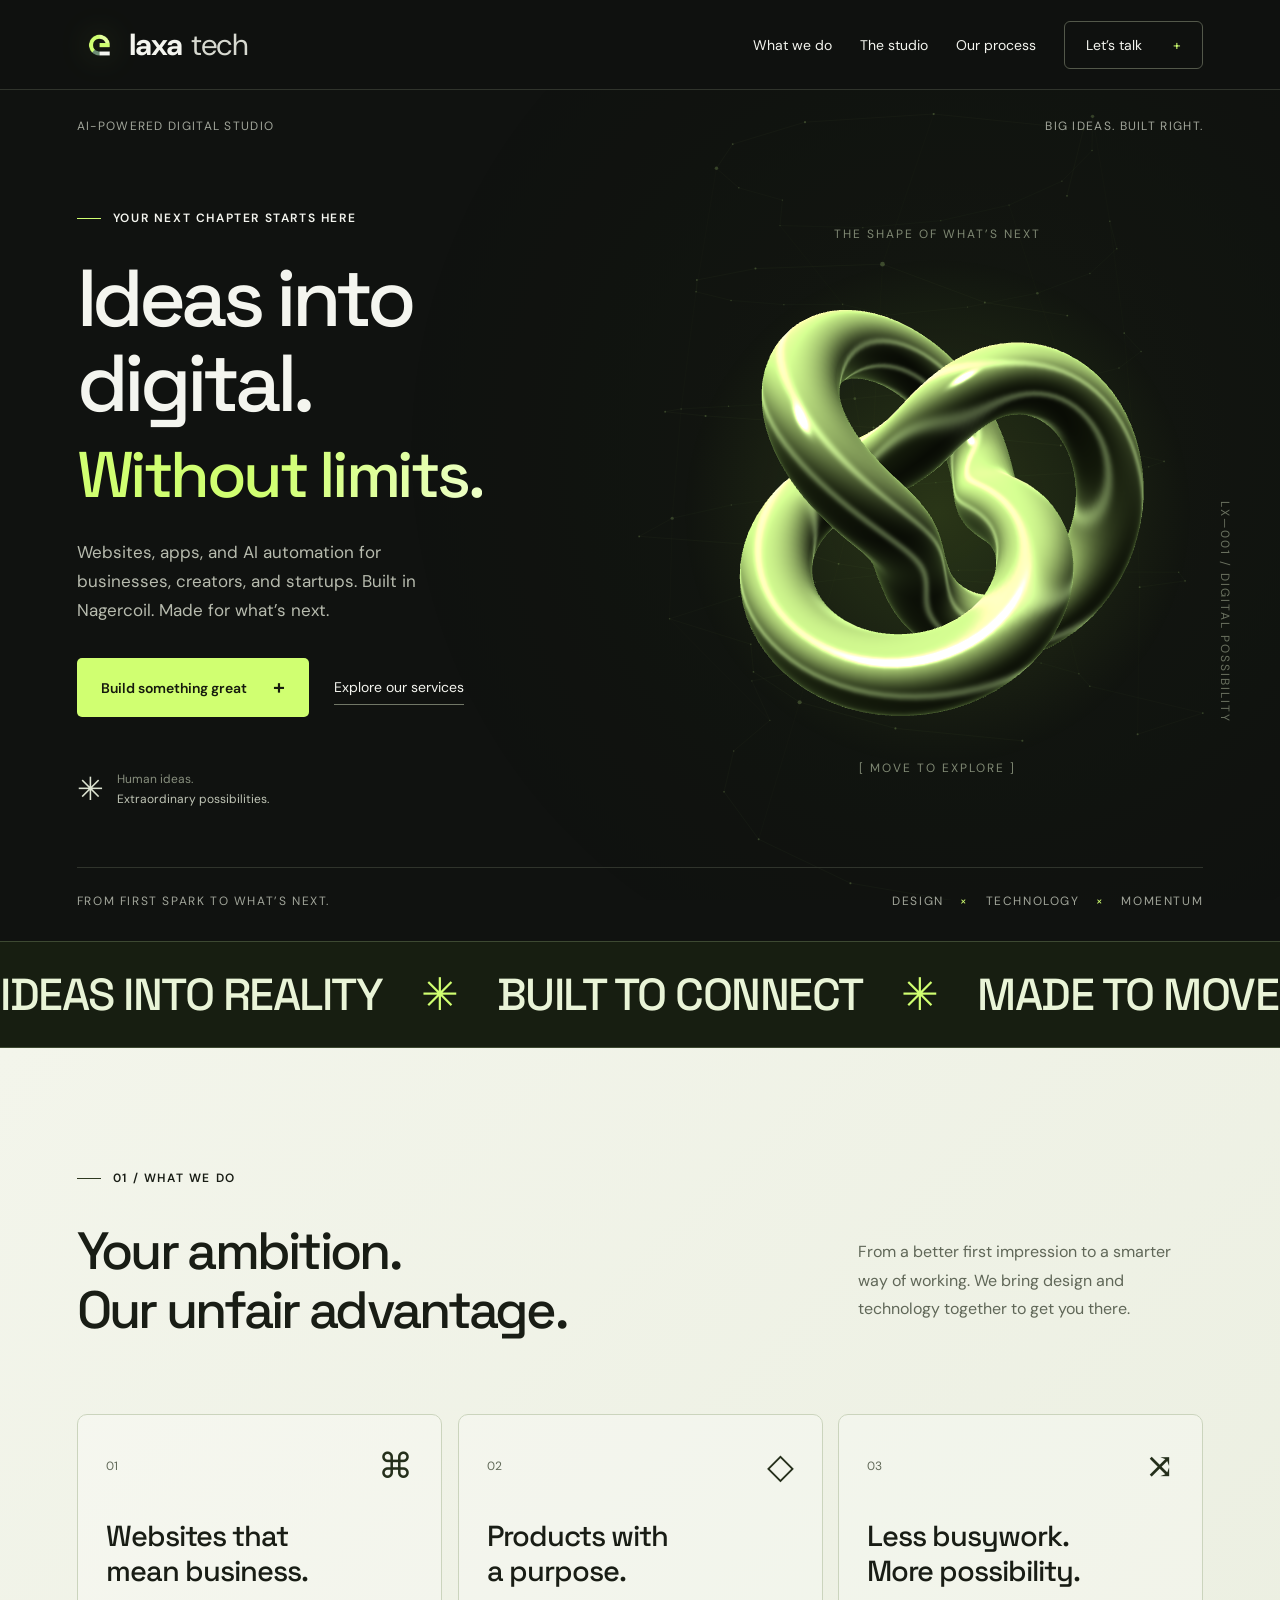
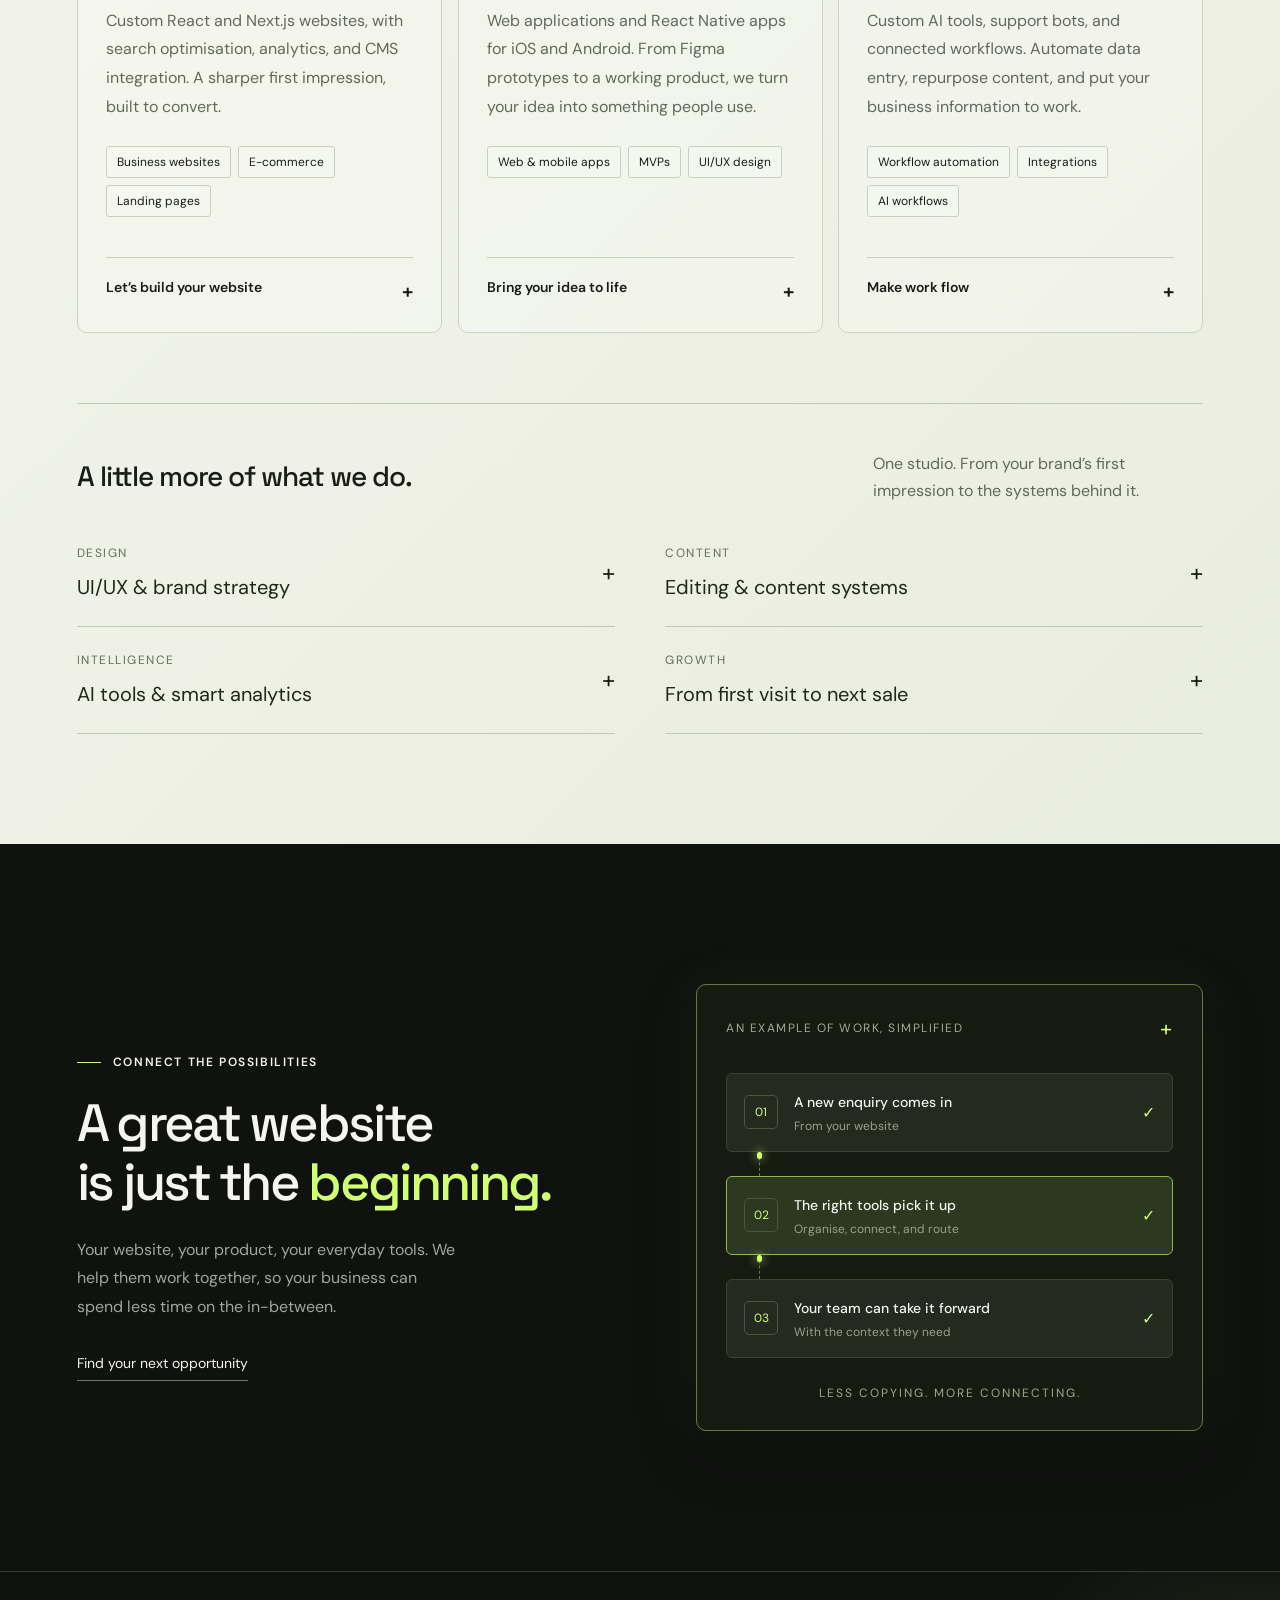
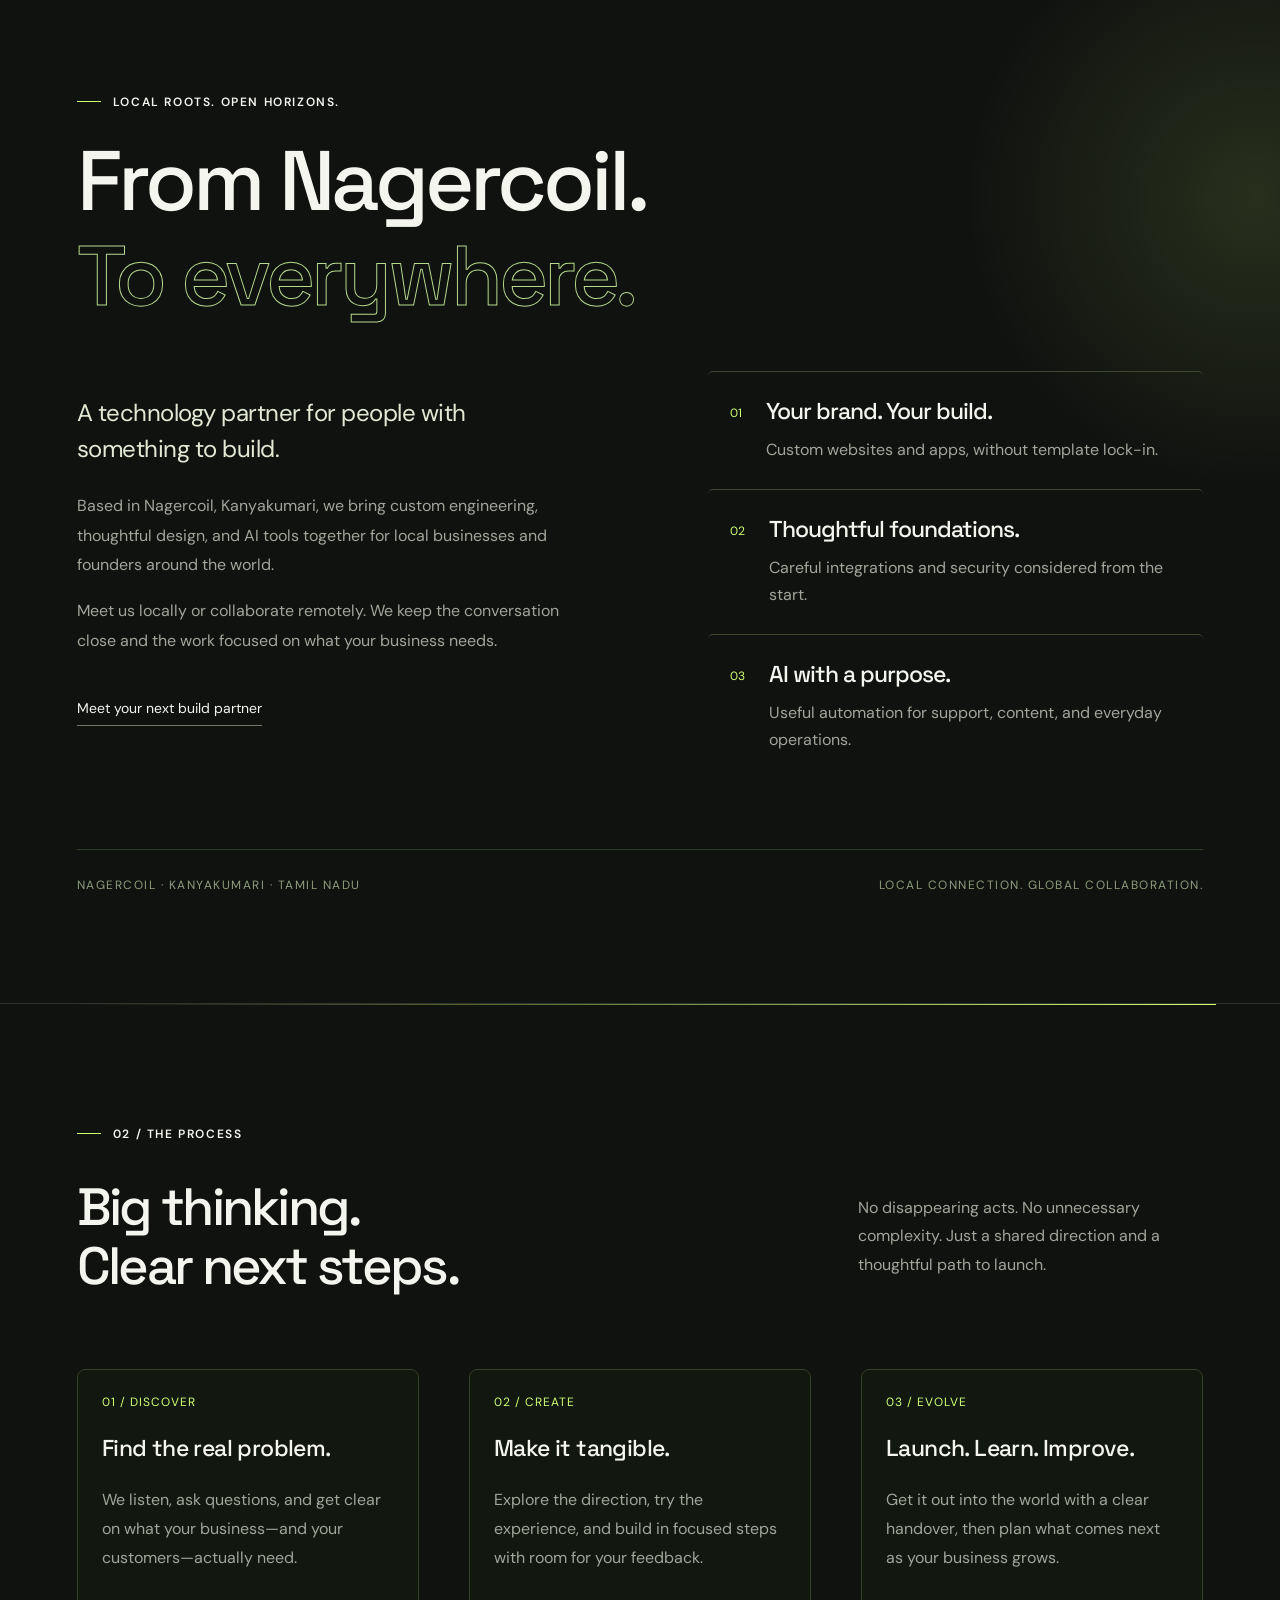
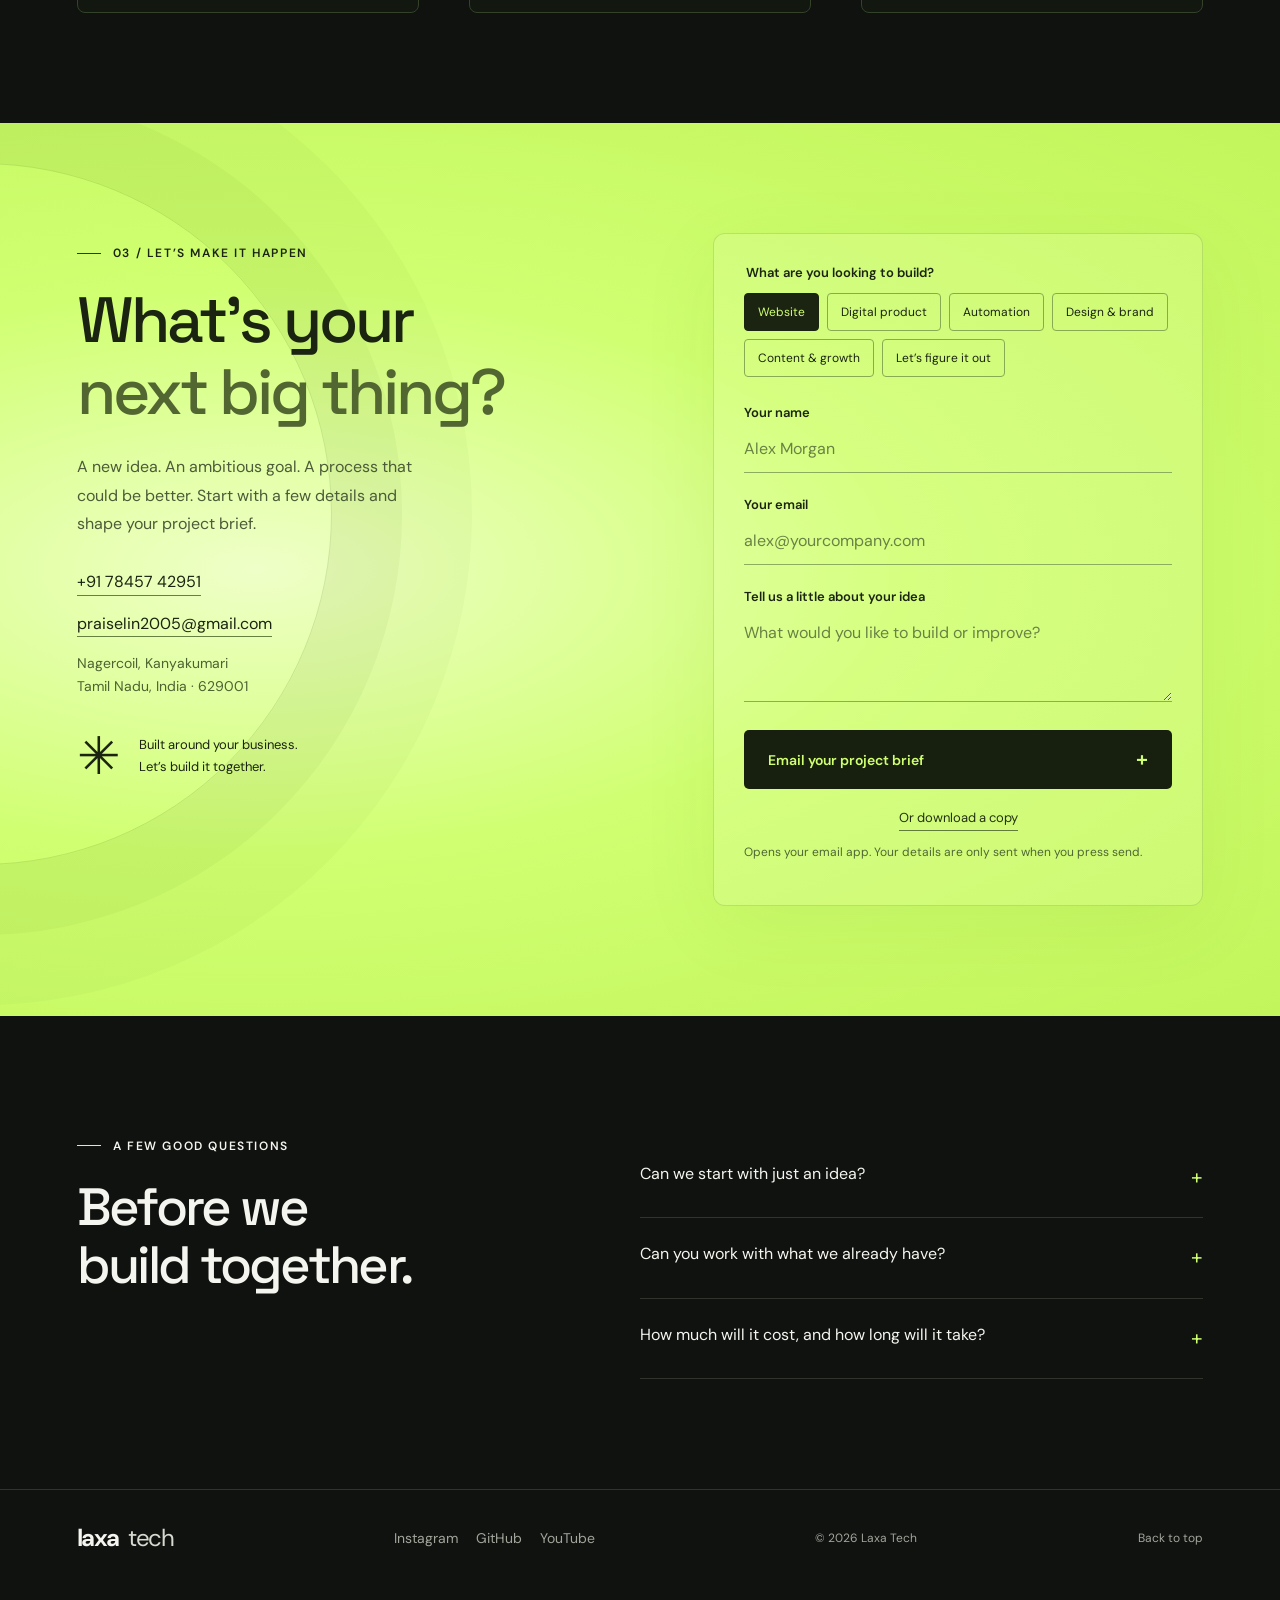
==== commit ebb2b270: "Add new icon image file (icon.png) to the project" ====
--- a/index.html
+++ b/index.html
@@ -6,7 +6,10 @@
   <meta name="description" content="Laxa Tech helps ambitious businesses build standout websites, useful digital products, and automation that gives their time back.">
   <meta name="theme-color" content="#101210">
   <meta property="og:title" content="Laxa Tech — Build what’s next."><meta property="og:description" content="Websites. Products. Automation. Your next chapter, built together.">
-  <link rel="icon" type="image/png" href="logo.png">
+  <link rel="icon" href="/favicon.ico" sizes="any">
+  <link rel="icon" type="image/png" href="/icon.png" sizes="96x96">
+  <link rel="apple-touch-icon" href="/apple-touch-icon.png" sizes="180x180">
+  <link rel="shortcut icon" href="/favicon.ico">
   <link rel="stylesheet" href="style.css"><link rel="stylesheet" href="effects.css"><script src="effects.js" defer></script><script src="app.js" defer></script>
 </head>
 <body>
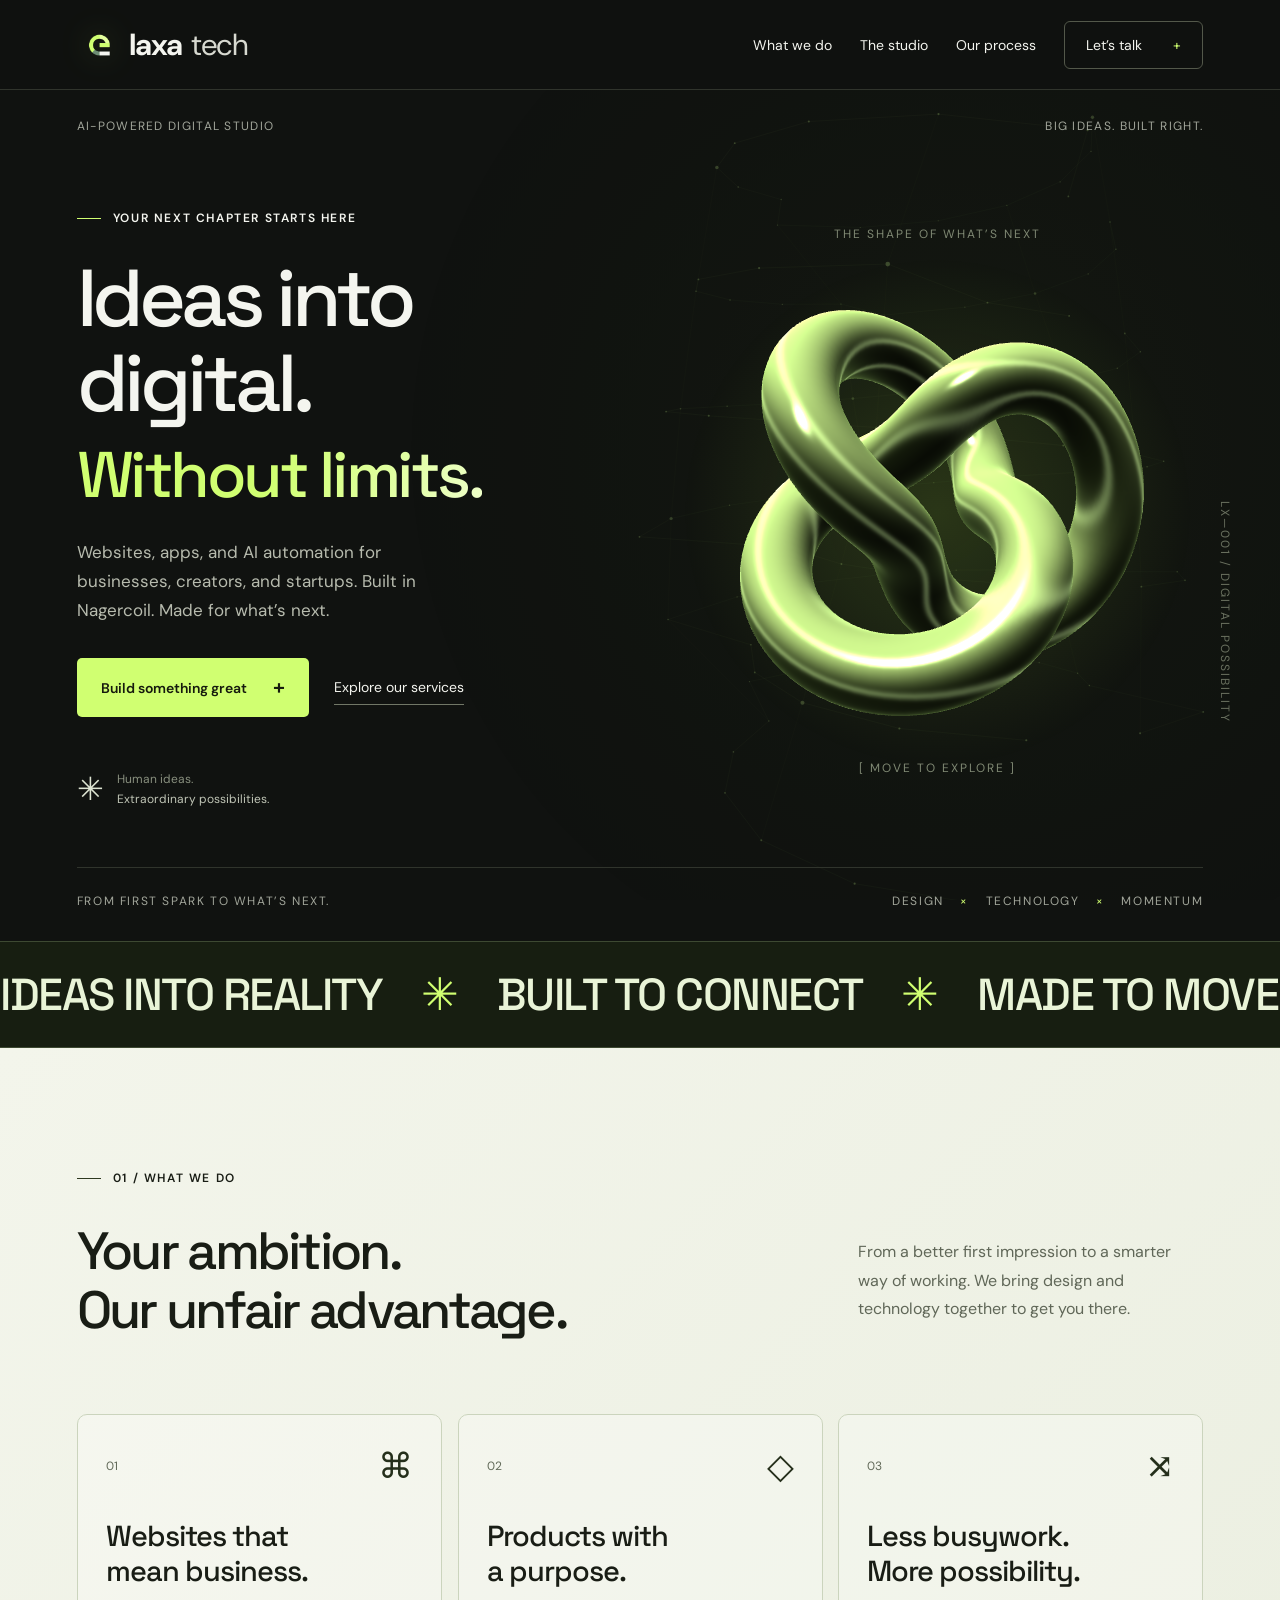
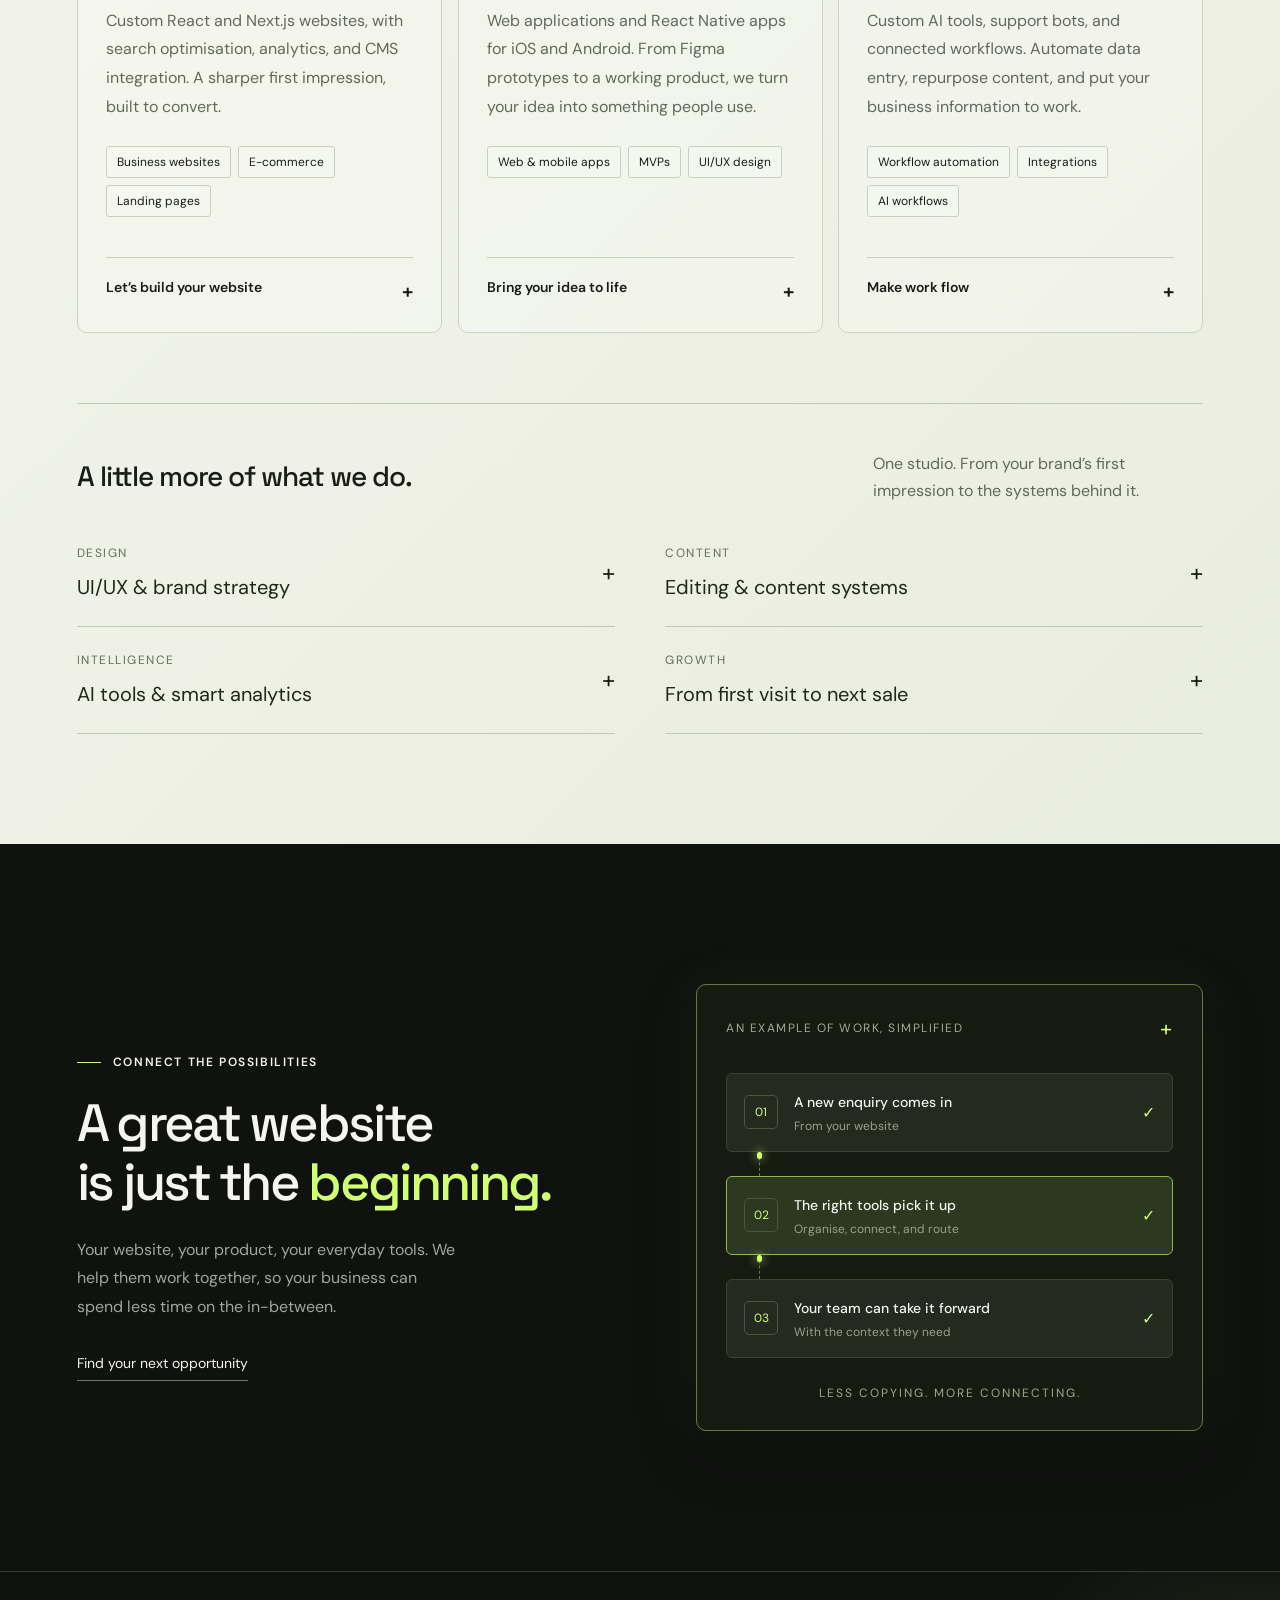
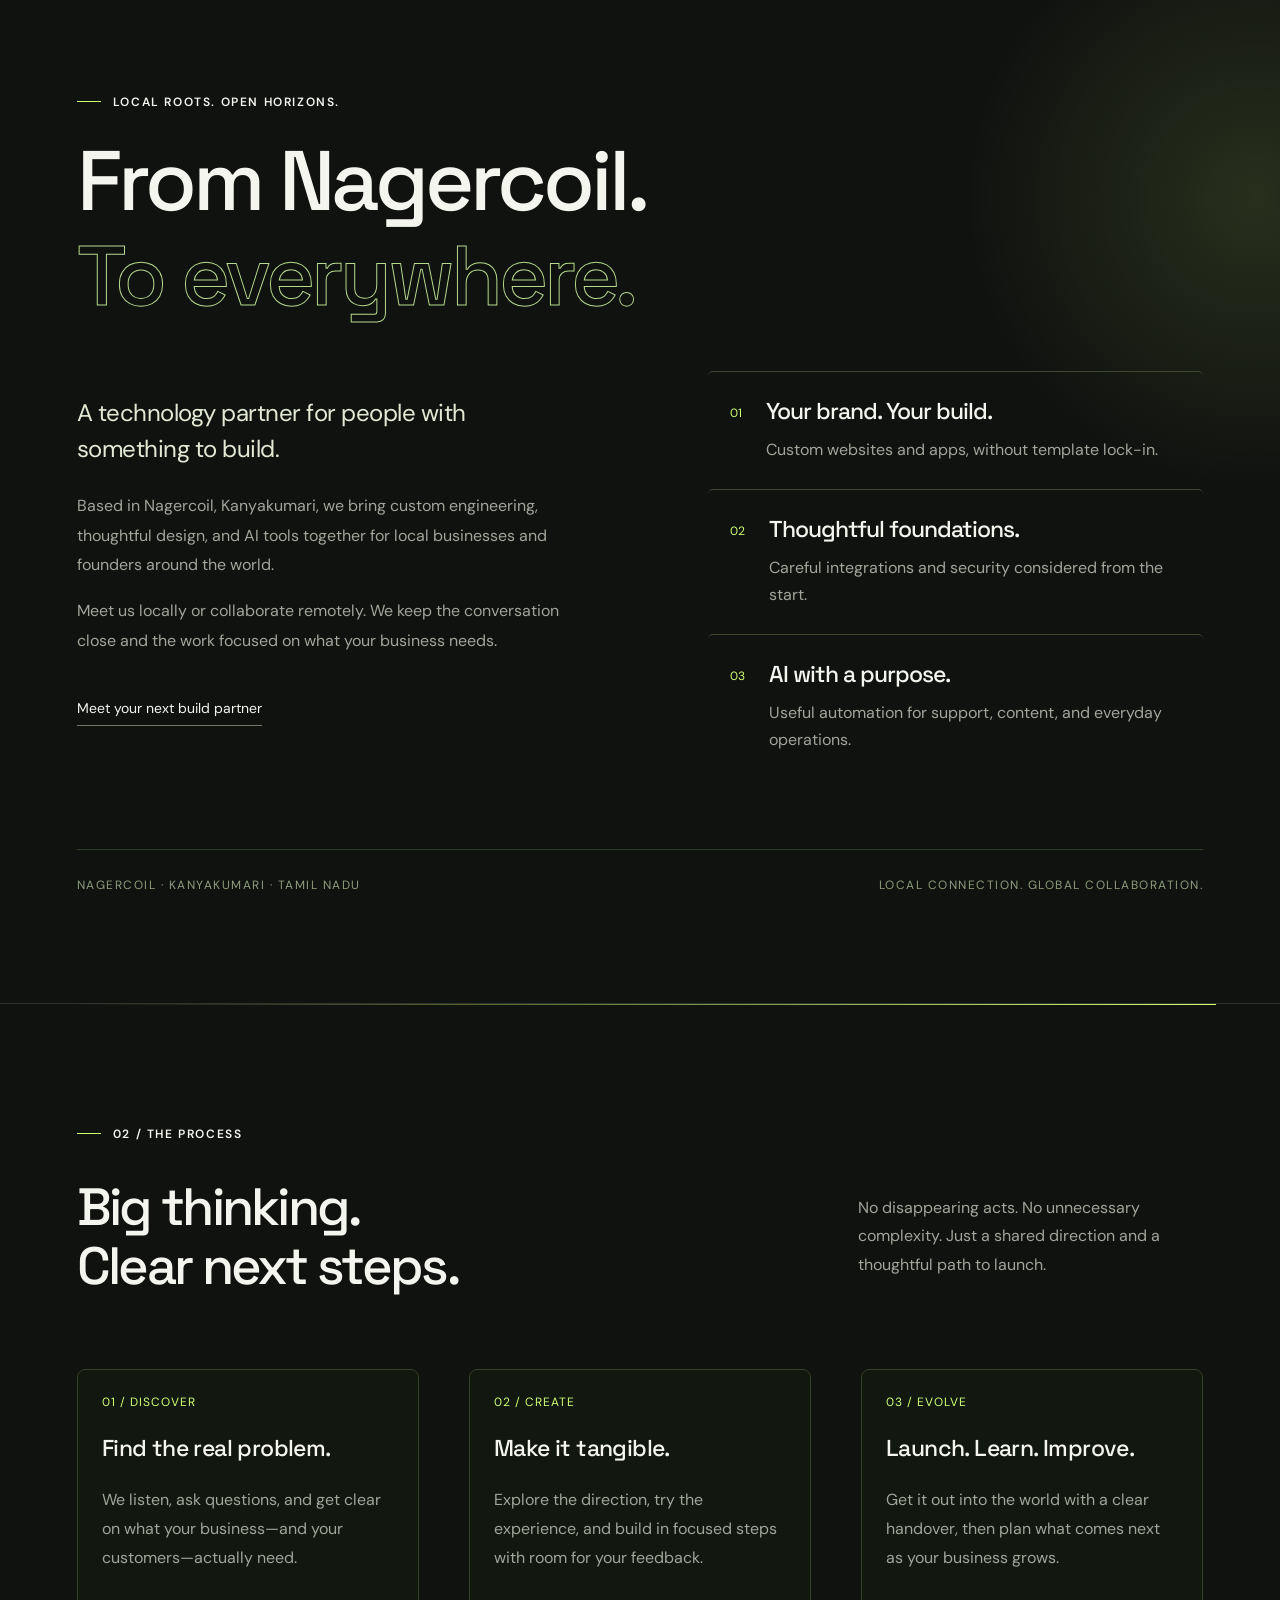
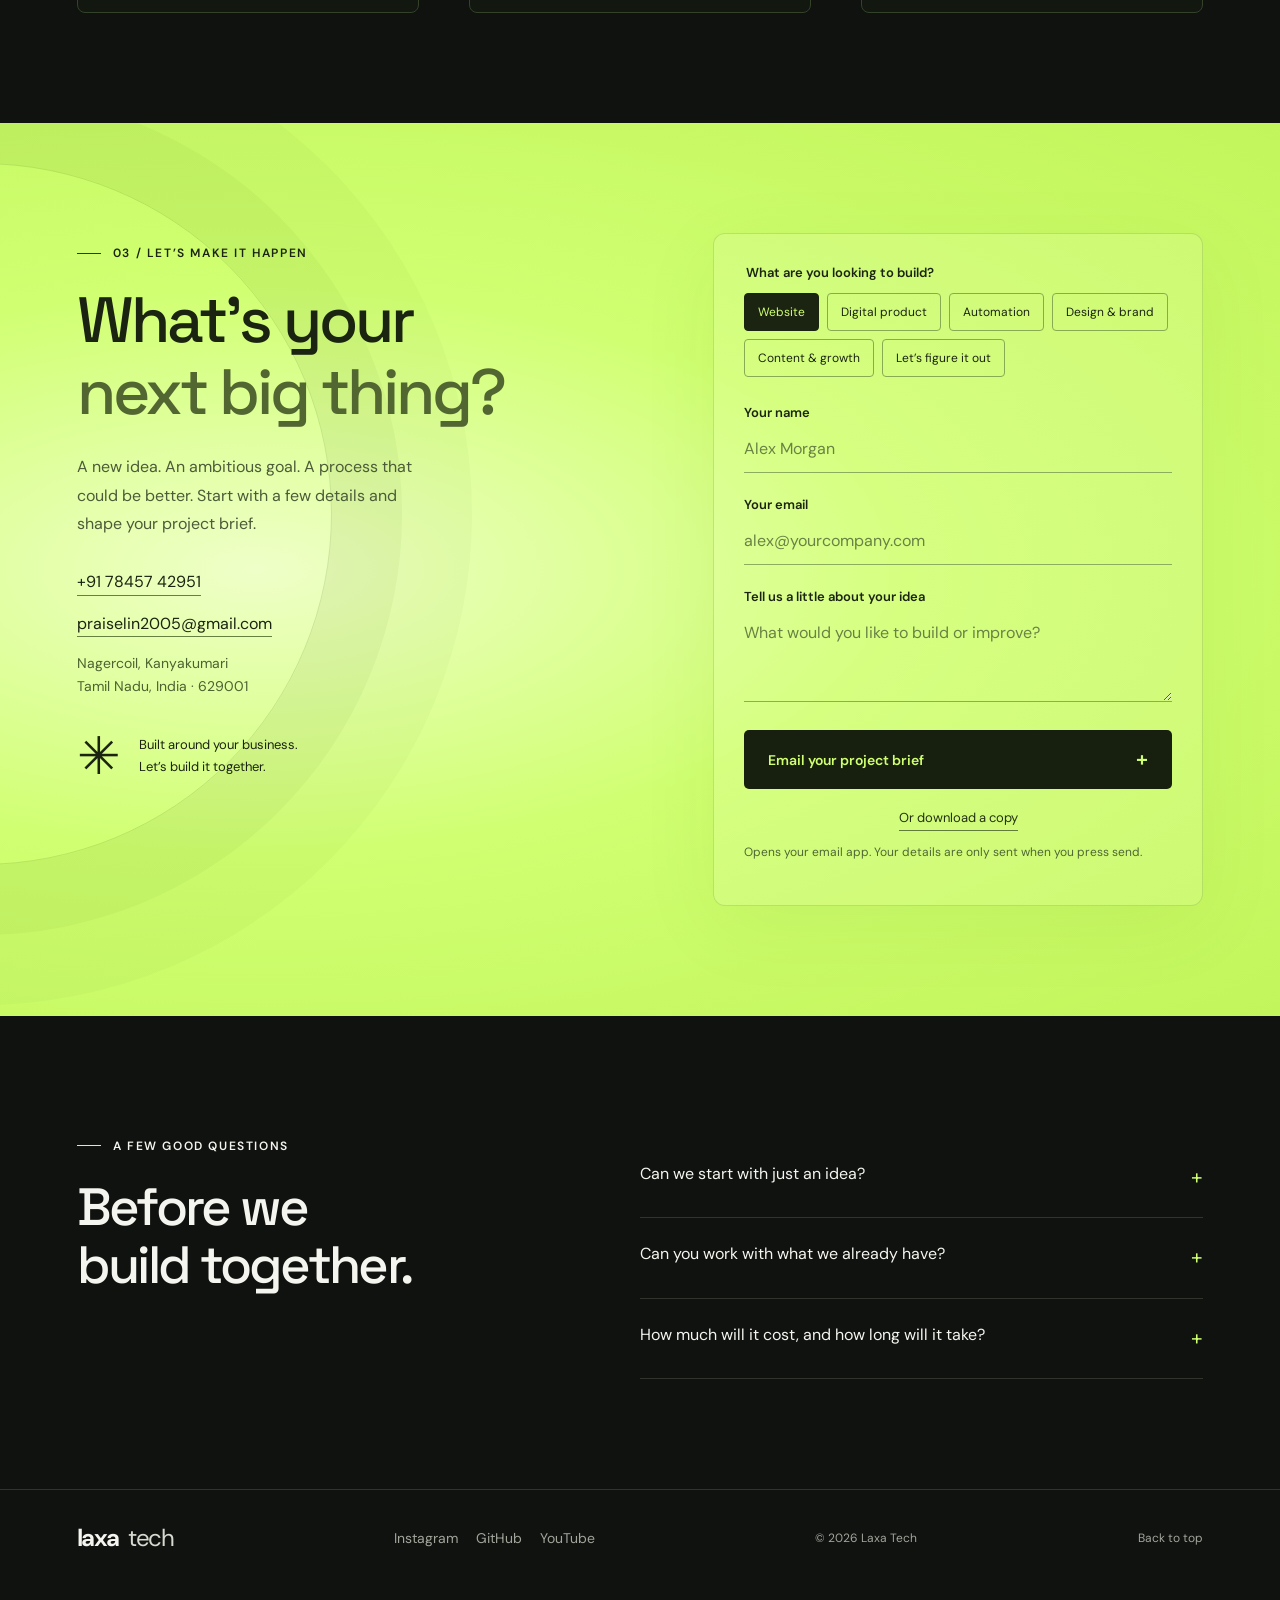
==== commit cdd63769: "Add SEO enhancements and new service pages for LaxaTech" ====
--- a/index.html
+++ b/index.html
@@ -2,14 +2,54 @@
 <html lang="en">
 <head>
   <meta charset="utf-8"><meta name="viewport" content="width=device-width, initial-scale=1">
-  <title>Laxa Tech — Build what’s next.</title>
-  <meta name="description" content="Laxa Tech helps ambitious businesses build standout websites, useful digital products, and automation that gives their time back.">
+  <title>LaxaTech | Custom AI Web Development &amp; MVP Studio</title>
+  <meta name="description" content="LaxaTech builds custom AI websites, web apps, and MVPs for ambitious founders and businesses. Start your next digital product in Nagercoil.">
+  <link rel="canonical" href="https://laxatech.tech/">
+  <meta name="robots" content="index,follow,max-image-preview:large">
   <meta name="theme-color" content="#101210">
-  <meta property="og:title" content="Laxa Tech — Build what’s next."><meta property="og:description" content="Websites. Products. Automation. Your next chapter, built together.">
+  <meta property="og:type" content="website"><meta property="og:site_name" content="LaxaTech"><meta property="og:url" content="https://laxatech.tech/">
+  <meta property="og:title" content="LaxaTech | Custom AI Web Development &amp; MVP Studio"><meta property="og:description" content="Custom AI websites, web apps, MVPs, and workflow automation for ambitious founders and businesses.">
+  <meta property="og:locale" content="en_IN">
+  <meta name="twitter:card" content="summary_large_image"><meta name="twitter:title" content="LaxaTech | Custom AI Web Development &amp; MVP Studio"><meta name="twitter:description" content="Custom AI websites, web apps, MVPs, and workflow automation for ambitious founders and businesses.">
+  <link rel="preconnect" href="https://fonts.googleapis.com">
+  <link rel="preconnect" href="https://fonts.gstatic.com" crossorigin>
   <link rel="icon" href="/favicon.ico" sizes="any">
   <link rel="icon" type="image/png" href="/icon.png" sizes="96x96">
   <link rel="apple-touch-icon" href="/apple-touch-icon.png" sizes="180x180">
   <link rel="shortcut icon" href="/favicon.ico">
+  <script type="application/ld+json">
+  {
+    "@context": "https://schema.org",
+    "@graph": [
+      {
+        "@type": "Organization",
+        "@id": "https://laxatech.tech/#organization",
+        "name": "LaxaTech",
+        "url": "https://laxatech.tech/",
+        "logo": "https://laxatech.tech/icon.png",
+        "founder": {"@type": "Person", "name": "Jenish"},
+        "sameAs": [
+          "https://github.com/jenish-prog",
+          "https://www.instagram.com/laxatech.tech/",
+          "https://www.youtube.com/@Jenish.S"
+        ]
+      },
+      {
+        "@type": "ProfessionalService",
+        "@id": "https://laxatech.tech/#professional-service",
+        "name": "LaxaTech",
+        "url": "https://laxatech.tech/",
+        "description": "Custom AI web development, MVP development, and workflow automation studio based in Nagercoil, India.",
+        "parentOrganization": {"@id": "https://laxatech.tech/#organization"},
+        "areaServed": ["India", "Worldwide"],
+        "address": {"@type": "PostalAddress", "addressLocality": "Nagercoil", "addressRegion": "Tamil Nadu", "addressCountry": "IN"},
+        "telephone": "+91 78457 42951",
+        "email": "praiselin2005@gmail.com",
+        "serviceType": ["Custom web development", "AI integration services", "MVP development", "Workflow automation"]
+      }
+    ]
+  }
+  </script>
   <link rel="stylesheet" href="style.css"><link rel="stylesheet" href="effects.css"><script src="effects.js" defer></script><script src="app.js" defer></script>
 </head>
 <body>
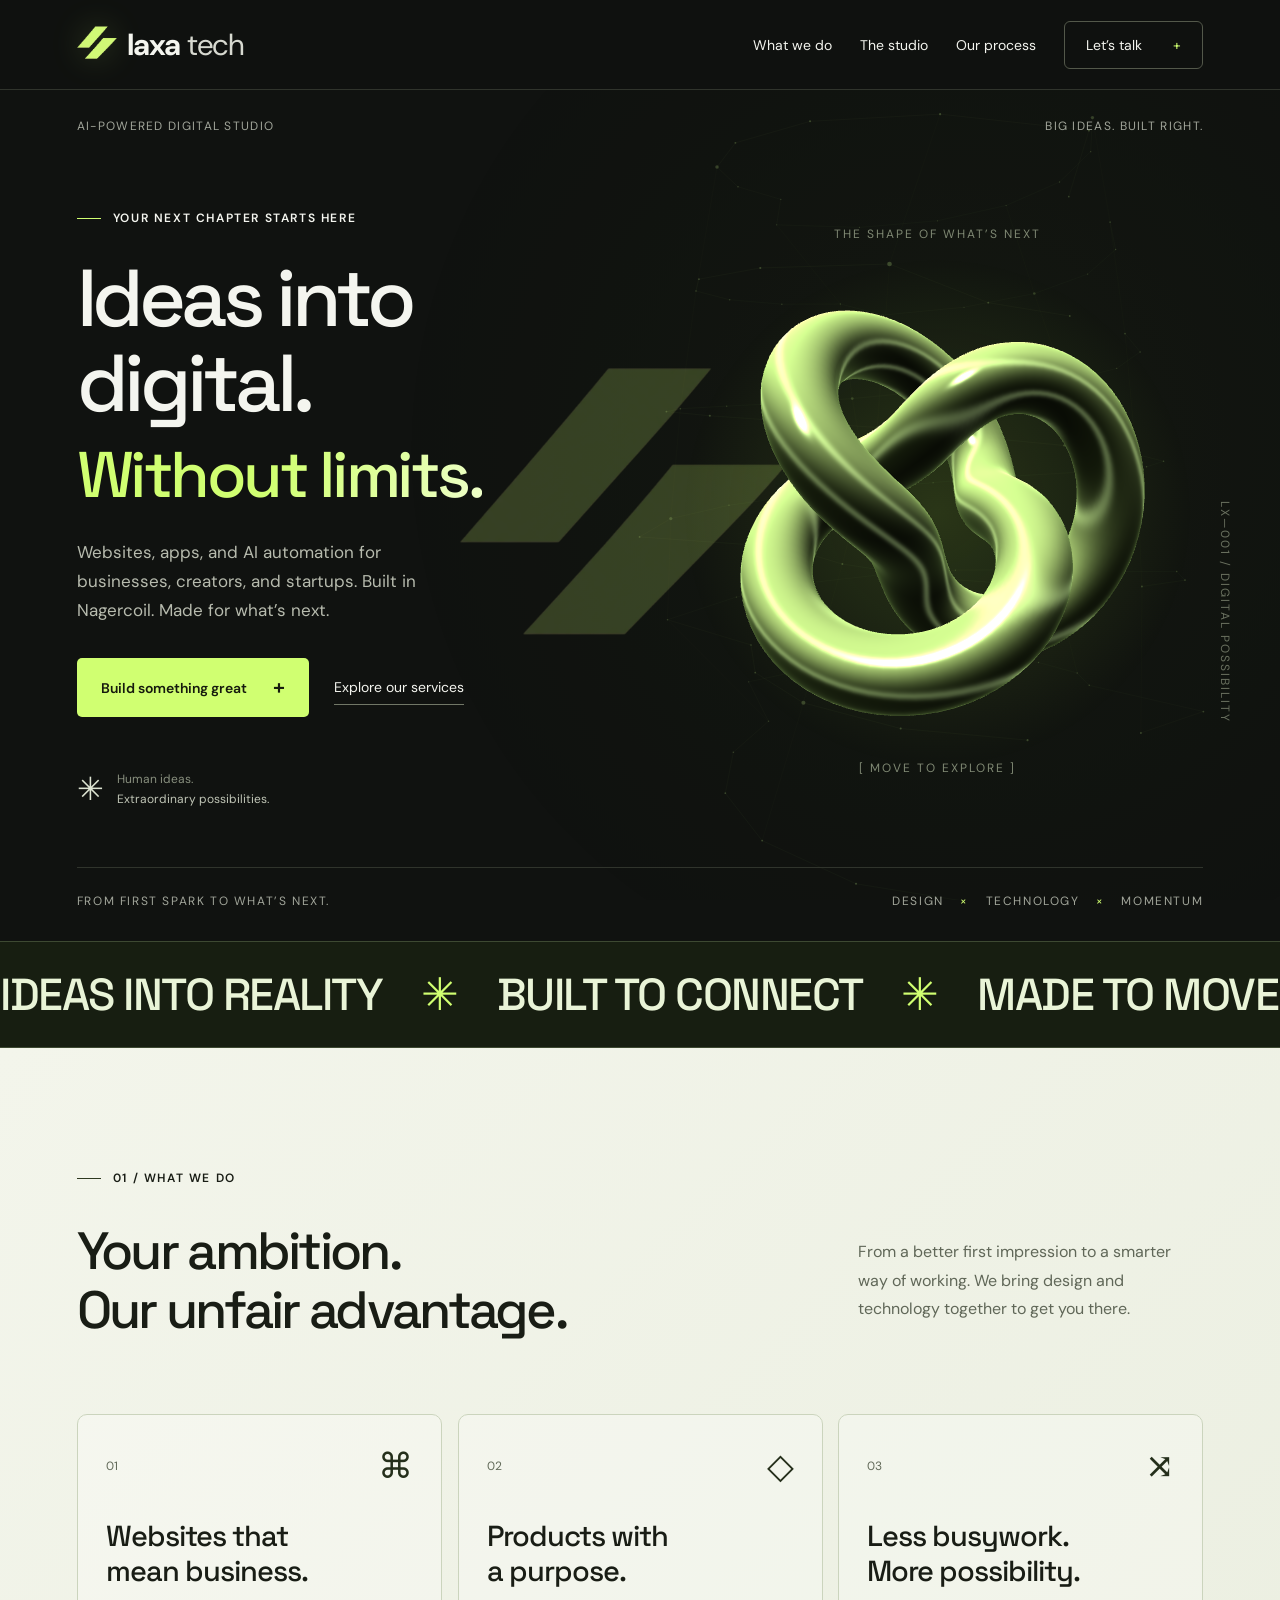
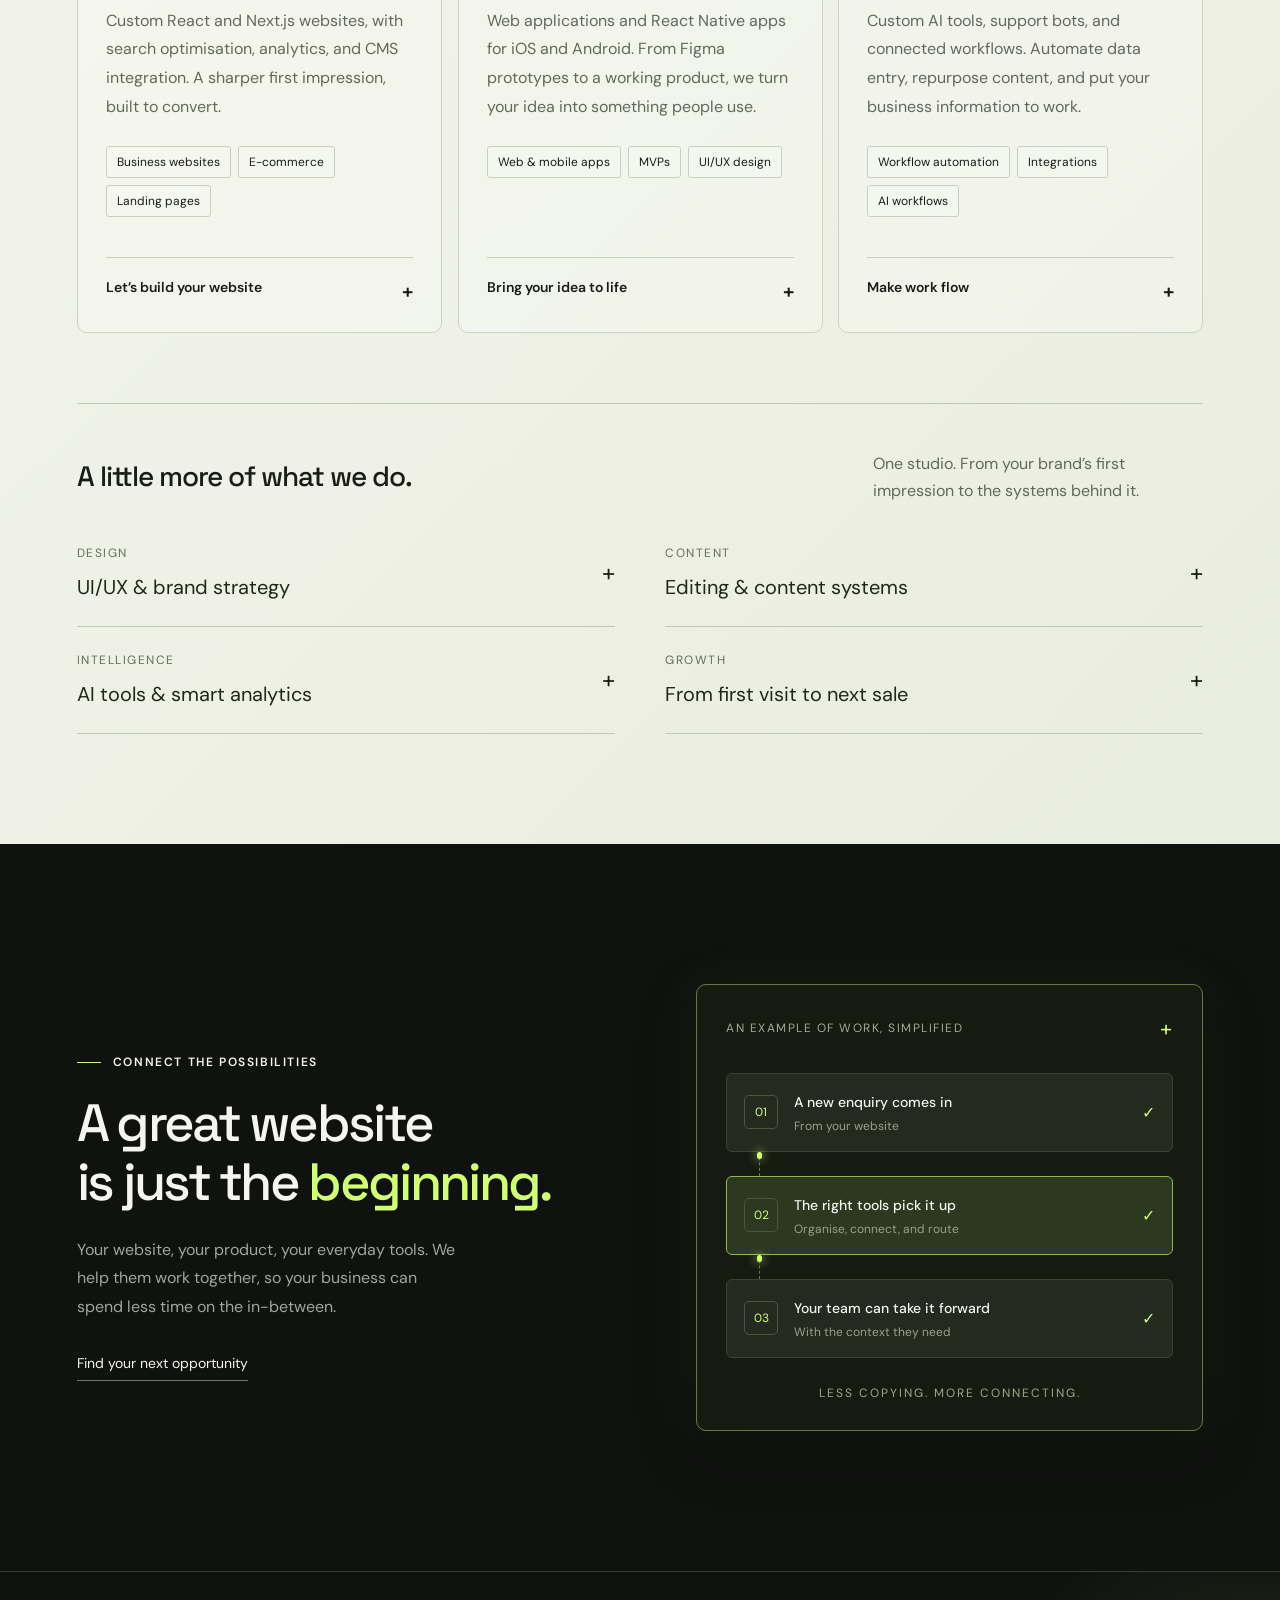
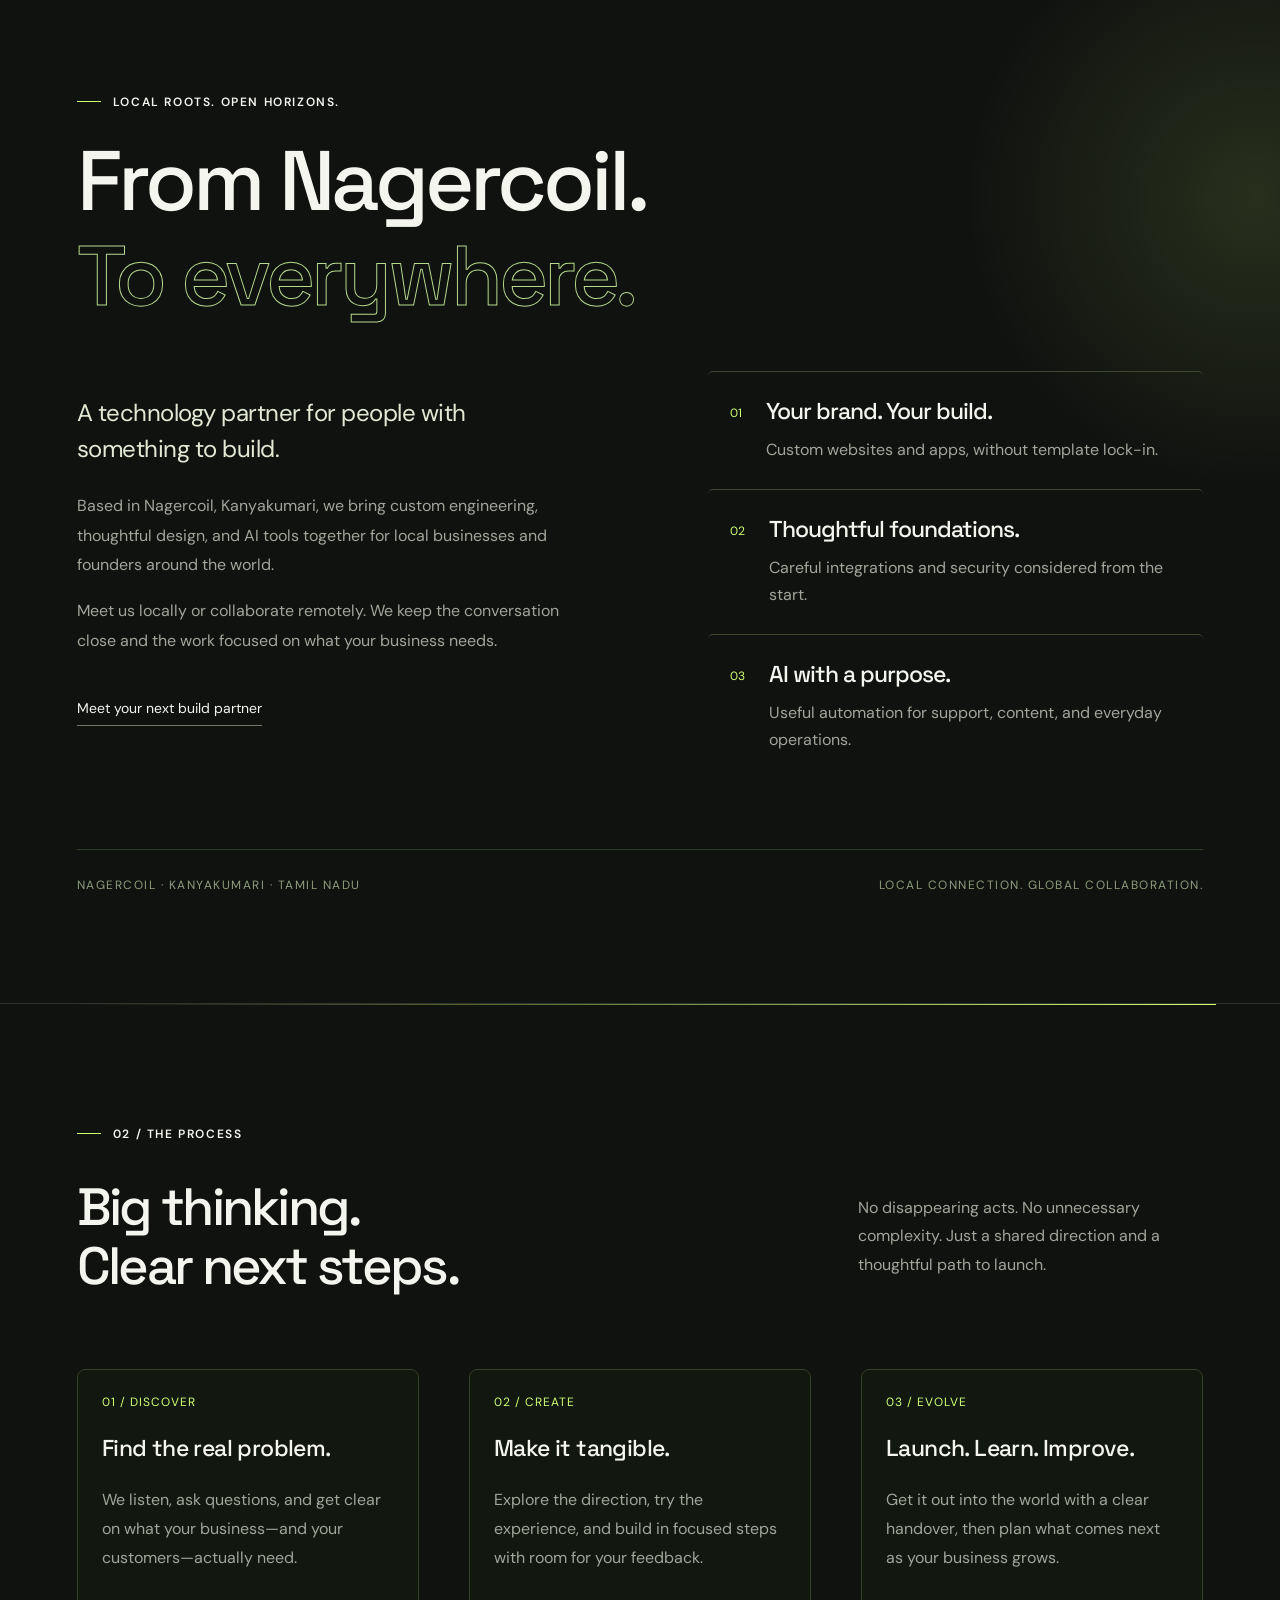
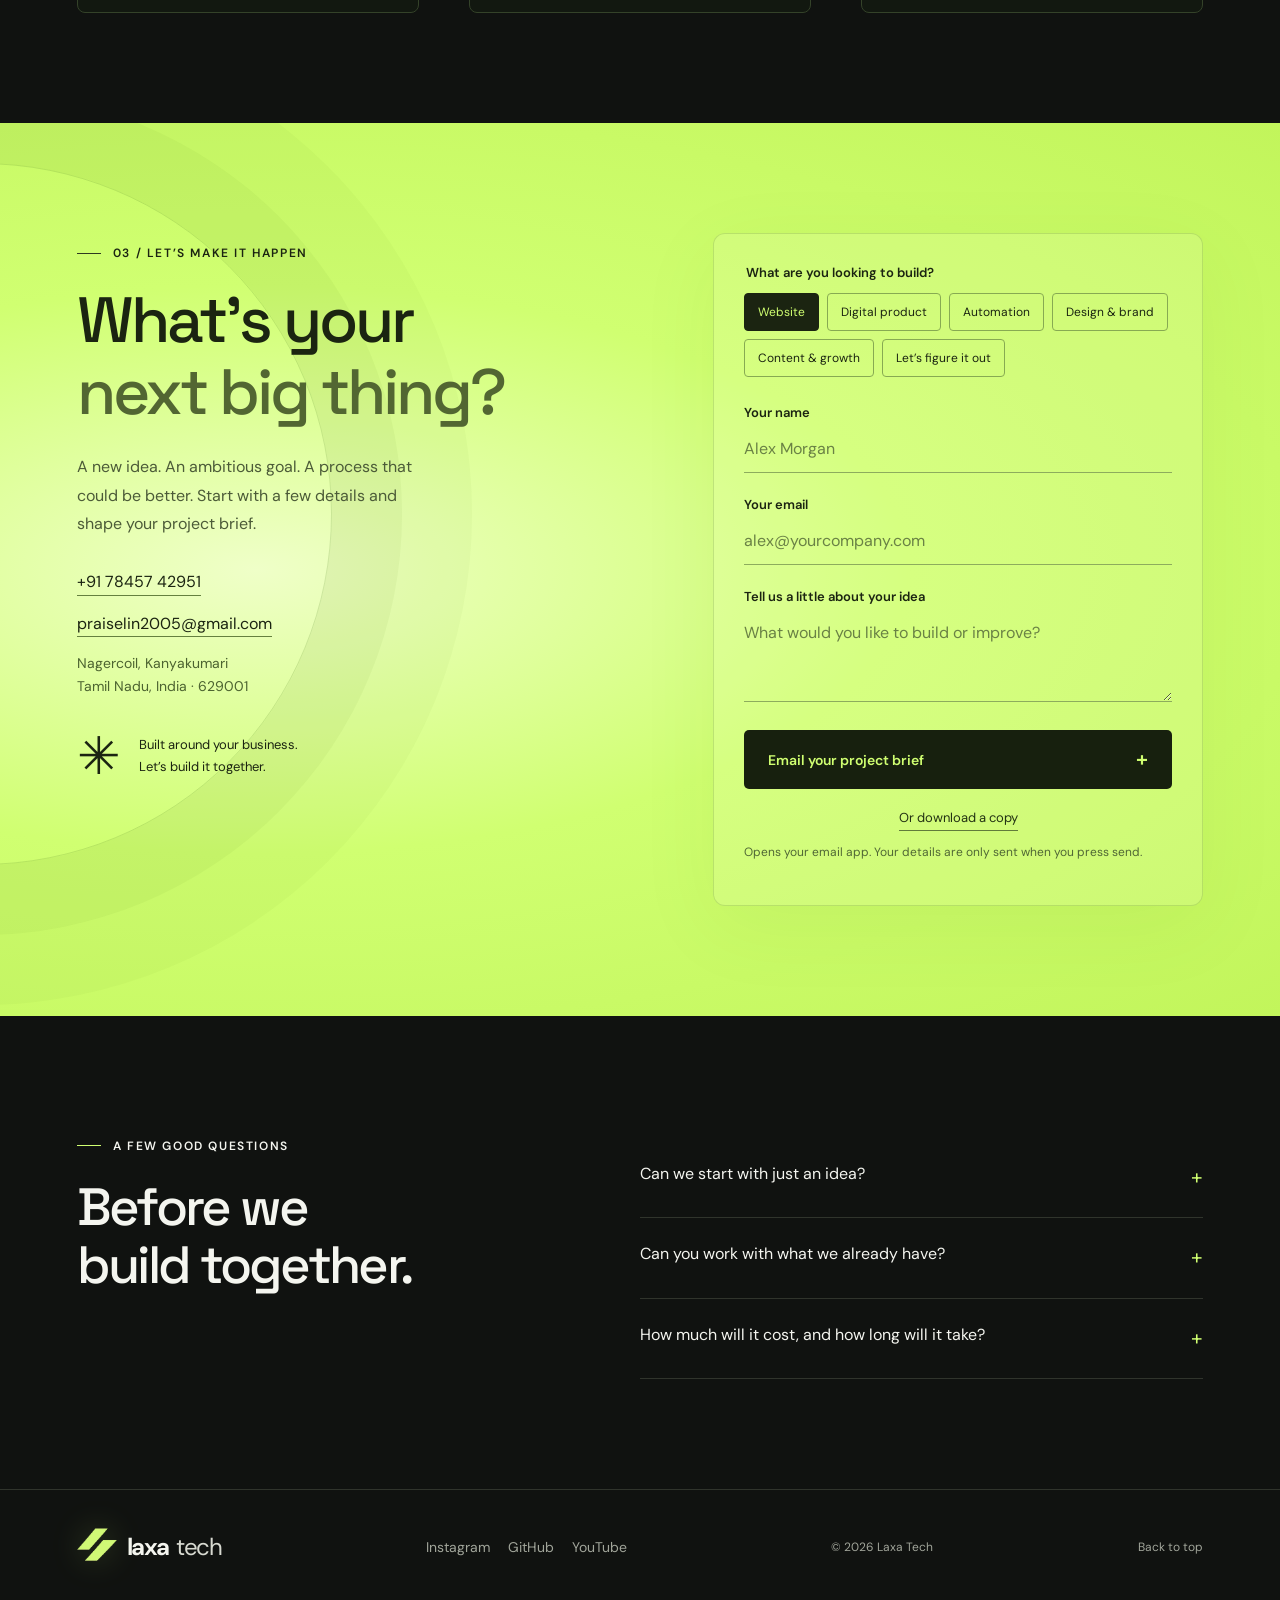
==== commit fd722757: "Refactor code structure for improved readability and maintainability" ====
--- a/index.html
+++ b/index.html
@@ -50,12 +50,12 @@
     ]
   }
   </script>
-  <link rel="stylesheet" href="style.css"><link rel="stylesheet" href="effects.css"><script src="effects.js" defer></script><script src="app.js" defer></script>
+  <link rel="stylesheet" href="style.css"><link rel="stylesheet" href="effects.css"><link rel="stylesheet" href="background-logo.css"><script src="effects.js" defer></script><script src="app.js" defer></script>
 </head>
 <body>
   <canvas id="ambient-field" aria-hidden="true"></canvas><div class="scroll-progress" aria-hidden="true"></div>
   <a class="skip" href="#main">Skip to content</a>
-  <header class="header wrap"><a class="brand" href="#" aria-label="Laxa Tech home"><img class="brand-logo" src="logo.png" alt="Laxa Tech logo" aria-hidden="true">laxa<span class="brand-light">tech</span></a><nav aria-label="Main navigation"><a href="#services">What we do</a><a href="#studio">The studio</a><a href="#approach">Our process</a><a class="nav-cta" href="#start">Let’s talk <span class="tiny-cross" aria-hidden="true">+</span></a></nav></header>
+  <header class="header wrap"><a class="brand" href="#" aria-label="Laxa Tech home"><span class="brand-logo"><img src="bg%20logo.png" alt="Laxa Tech logo"></span>laxa<span class="brand-light">tech</span></a><nav aria-label="Main navigation"><a href="#services">What we do</a><a href="#studio">The studio</a><a href="#approach">Our process</a><a class="nav-cta" href="#start">Let’s talk <span class="tiny-cross" aria-hidden="true">+</span></a></nav></header>
   <main id="main">
   <section class="hero wrap" aria-labelledby="hero-title">
     <div class="hero-topline"><span>AI-POWERED DIGITAL STUDIO</span><span>BIG IDEAS. BUILT RIGHT.</span></div>
@@ -86,7 +86,7 @@
   <section id="start" class="contact section"><div class="wrap contact-grid"><div class="contact-copy"><p class="eyebrow dark"><span class="line"></span> 03 / LET’S MAKE IT HAPPEN</p><h2>What’s your<br><span>next big thing?</span></h2><p>A new idea. An ambitious goal. A process that could be better. Start with a few details and shape your project brief.</p><address class="contact-details"><a href="tel:+917845742951">+91 78457 42951</a><a href="mailto:praiselin2005@gmail.com">praiselin2005@gmail.com</a><span>Nagercoil, Kanyakumari<br>Tamil Nadu, India · 629001</span></address><div class="contact-signoff"><span aria-hidden="true">✳</span><p>Built around your business.<br>Let’s build it together.</p></div></div><form id="brief-form"><fieldset><legend>What are you looking to build?</legend><div class="service-choices"><label><input type="radio" name="service" value="Website" checked><span>Website</span></label><label><input type="radio" name="service" value="Digital product"><span>Digital product</span></label><label><input type="radio" name="service" value="Automation"><span>Automation</span></label><label><input type="radio" name="service" value="Design & brand"><span>Design & brand</span></label><label><input type="radio" name="service" value="Content & growth"><span>Content & growth</span></label><label><input type="radio" name="service" value="Let’s figure it out"><span>Let’s figure it out</span></label></div></fieldset><label class="field-label" for="name">Your name</label><input id="name" name="name" autocomplete="name" placeholder="Alex Morgan" required maxlength="100"><label class="field-label" for="email">Your email</label><input id="email" name="email" type="email" autocomplete="email" placeholder="alex@yourcompany.com" required maxlength="200"><label class="field-label" for="idea">Tell us a little about your idea</label><textarea id="idea" name="idea" rows="3" placeholder="What would you like to build or improve?" required maxlength="4000"></textarea><button class="button dark-button" type="submit">Email your project brief <span aria-hidden="true">+</span></button><button class="download-brief" type="submit" data-action="download">Or download a copy</button><p class="form-note">Opens your email app. Your details are only sent when you press send.</p><p id="form-status" role="status" aria-live="polite"></p></form></div></section>
   <section class="faq section wrap"><div><p class="eyebrow"><span class="line"></span> A FEW GOOD QUESTIONS</p><h2>Before we<br>build together.</h2></div><div class="questions"><details><summary>Can we start with just an idea?<span aria-hidden="true">+</span></summary><p>Absolutely. Bring the problem you want to solve or the opportunity you see. We can help turn that into a clear scope and a practical first version.</p></details><details><summary>Can you work with what we already have?<span aria-hidden="true">+</span></summary><p>Yes. A project can begin with an existing website, product, or set of business tools. We start by understanding what works and where things could be better.</p></details><details><summary>How much will it cost, and how long will it take?<span aria-hidden="true">+</span></summary><p>That depends on the scope, the complexity, and what is already in place. We define the deliverables, timeline, and cost with you before the build begins.</p></details></div></section>
   </main>
-  <footer class="wrap footer"><a class="brand" href="#">laxa<span class="brand-light">tech</span></a><nav class="social-links" aria-label="Social profiles"><a href="https://www.instagram.com/laxatech.tech/" target="_blank" rel="noopener noreferrer">Instagram</a><a href="https://github.com/jenish-prog" target="_blank" rel="noopener noreferrer">GitHub</a><a href="https://www.youtube.com/@Jenish.S" target="_blank" rel="noopener noreferrer">YouTube</a></nav><span>© <span id="year">2026</span> Laxa Tech</span><a href="#">Back to top</a></footer>
+  <footer class="wrap footer"><a class="brand" href="#"><span class="brand-logo"><img src="bg%20logo.png" alt="Laxa Tech logo"></span>laxa<span class="brand-light">tech</span></a><nav class="social-links" aria-label="Social profiles"><a href="https://www.instagram.com/laxatech.tech/" target="_blank" rel="noopener noreferrer">Instagram</a><a href="https://github.com/jenish-prog" target="_blank" rel="noopener noreferrer">GitHub</a><a href="https://www.youtube.com/@Jenish.S" target="_blank" rel="noopener noreferrer">YouTube</a></nav><span>© <span id="year">2026</span> Laxa Tech</span><a href="#">Back to top</a></footer>
 </body></html>
 
 
--- a/background-logo.css
+++ b/background-logo.css
@@ -0,0 +1,8 @@
+body{position:relative}
+body:before{content:'';position:fixed;inset:0;background:url('bg%20logo.png') center 80px / min(85vw,900px) auto no-repeat;opacity:.2;pointer-events:none;z-index:0}
+body>*{position:relative;z-index:1}
+#ambient-field{z-index:-1}
+.brand{display:inline-flex;align-items:center;gap:8px}
+.brand-logo{display:block;position:relative;width:42px;height:42px;overflow:hidden;flex-shrink:0}
+.brand-logo img{position:absolute;width:108px;height:108px;max-width:none;left:-32px;top:-32px}
+@media(max-width:700px){.brand{gap:7px}.brand-logo{width:34px;height:34px}.brand-logo img{width:96px;height:96px;left:-28px;top:-29px}}
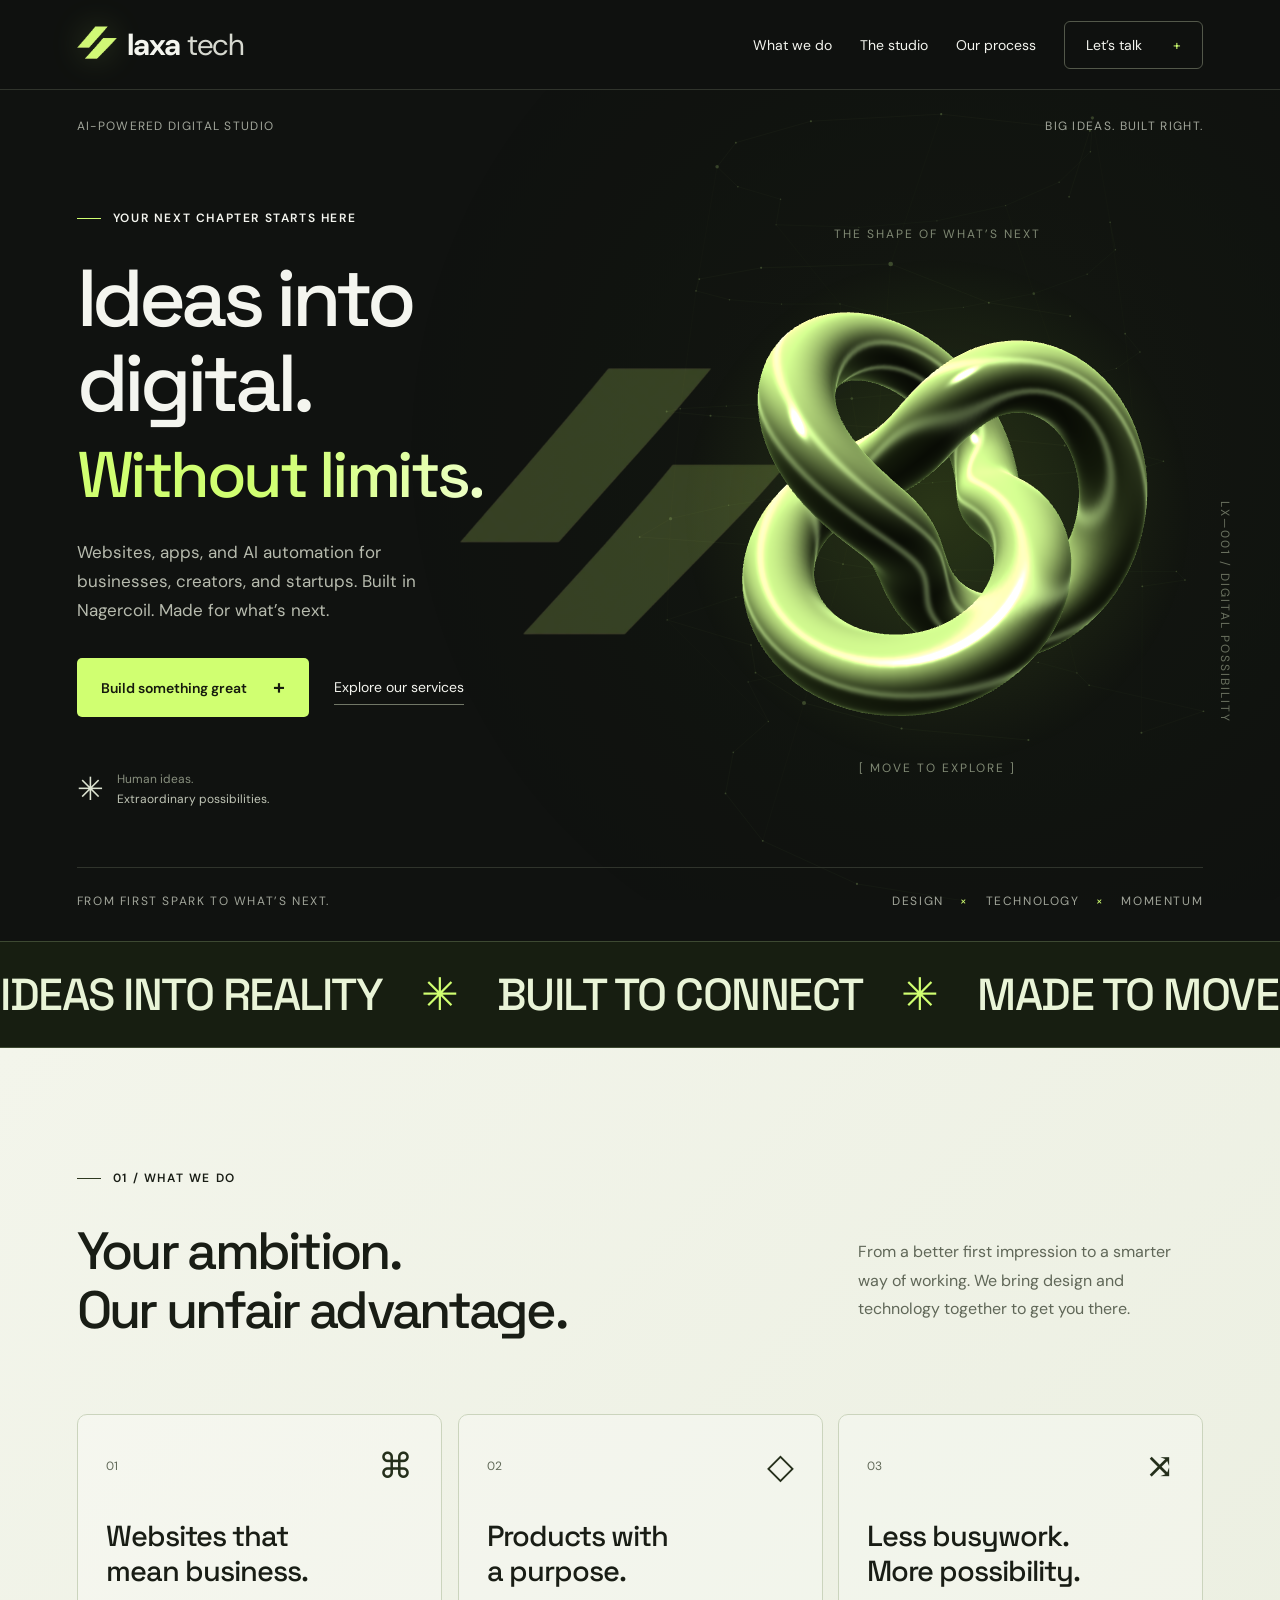
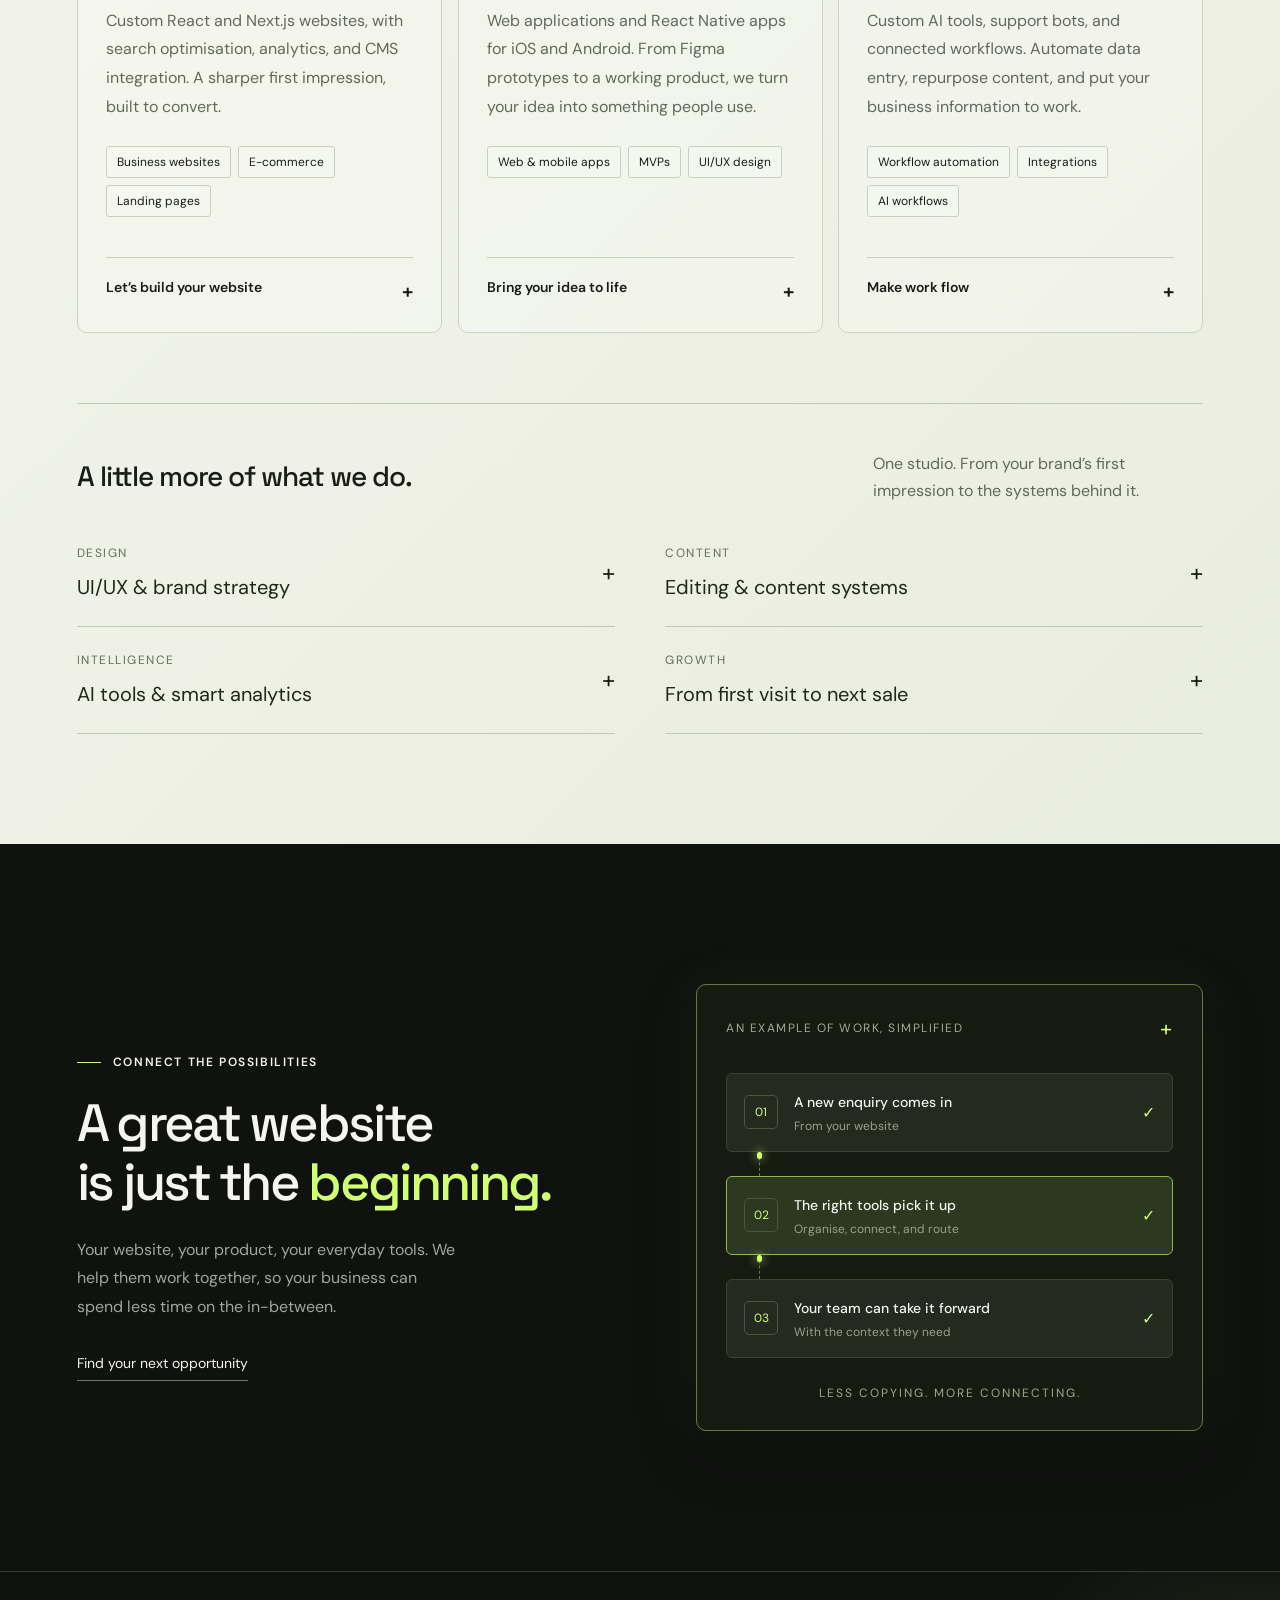
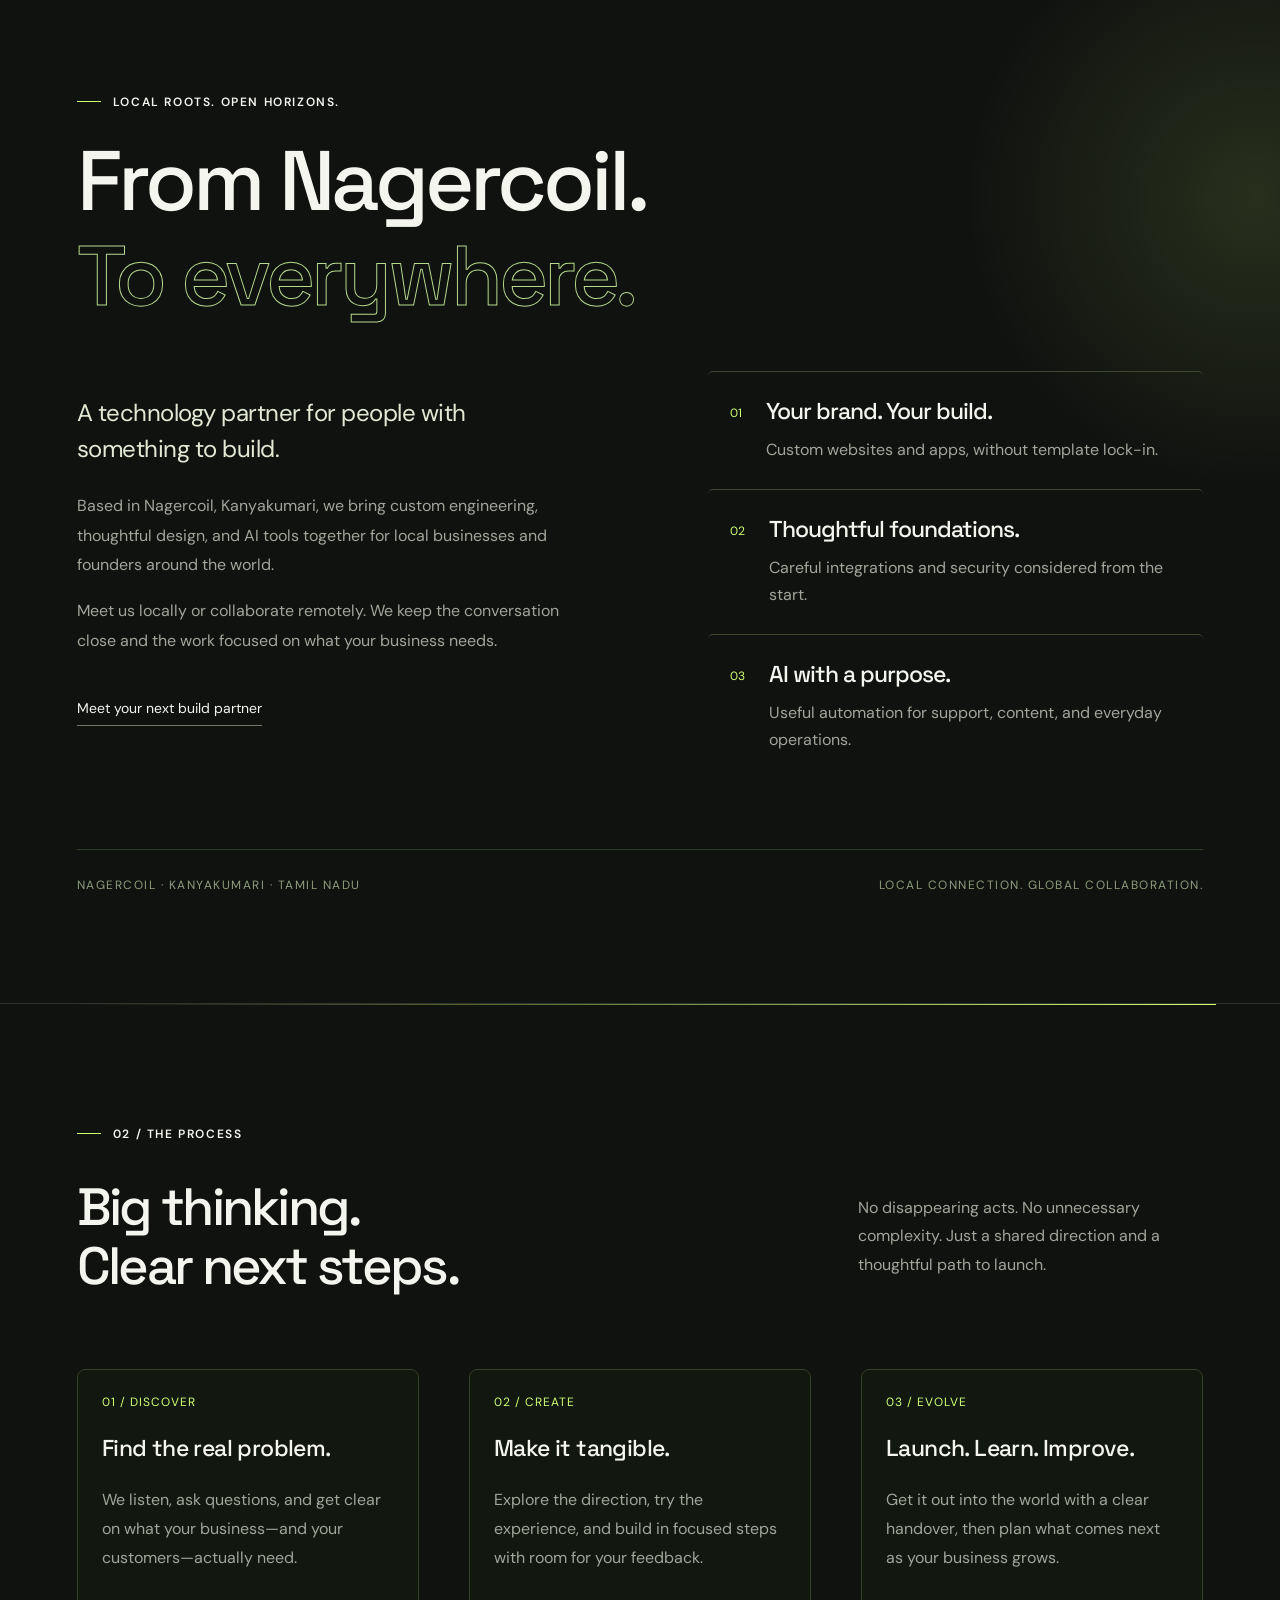
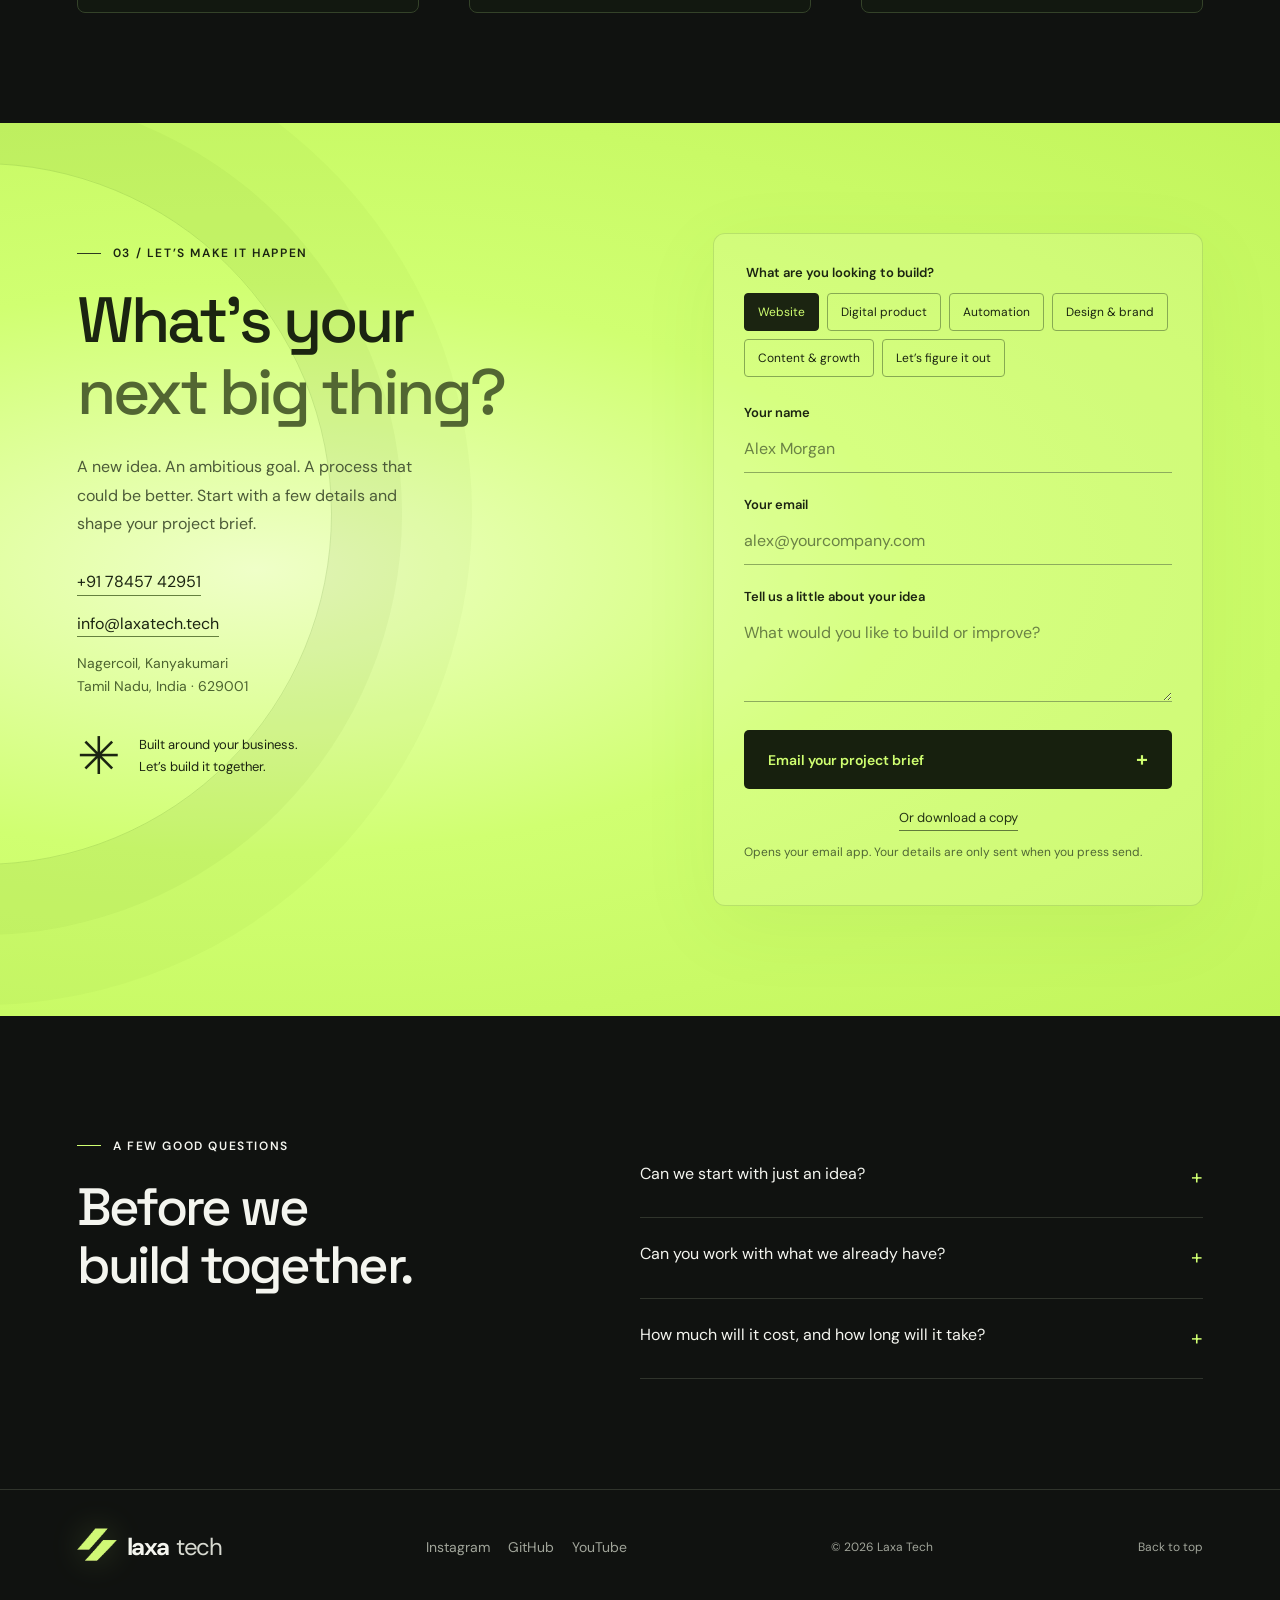
==== commit 65eea2b3: "Update contact email to info@laxatech.tech in README, app.js, and index.html" ====
--- a/index.html
+++ b/index.html
@@ -44,7 +44,7 @@
         "areaServed": ["India", "Worldwide"],
         "address": {"@type": "PostalAddress", "addressLocality": "Nagercoil", "addressRegion": "Tamil Nadu", "addressCountry": "IN"},
         "telephone": "+91 78457 42951",
-        "email": "praiselin2005@gmail.com",
+        "email": "info@laxatech.tech",
         "serviceType": ["Custom web development", "AI integration services", "MVP development", "Workflow automation"]
       }
     ]
@@ -83,7 +83,7 @@
 
   <section id="studio" class="studio section wrap"><div class="studio-heading"><p class="eyebrow"><span class="line"></span> LOCAL ROOTS. OPEN HORIZONS.</p><h2>From Nagercoil.<br><span class="outline-text">To everywhere.</span></h2></div><div class="studio-grid"><div class="studio-copy"><p class="large-copy">A technology partner for people with something to build.</p><p>Based in Nagercoil, Kanyakumari, we bring custom engineering, thoughtful design, and AI tools together for local businesses and founders around the world.</p><p>Meet us locally or collaborate remotely. We keep the conversation close and the work focused on what your business needs.</p><a class="text-link" href="#start">Meet your next build partner</a></div><div class="studio-principles"><article><span>01</span><div><h3>Your brand. Your build.</h3><p>Custom websites and apps, without template lock-in.</p></div></article><article><span>02</span><div><h3>Thoughtful foundations.</h3><p>Careful integrations and security considered from the start.</p></div></article><article><span>03</span><div><h3>AI with a purpose.</h3><p>Useful automation for support, content, and everyday operations.</p></div></article></div></div><div class="studio-coordinate"><span>NAGERCOIL · KANYAKUMARI · TAMIL NADU</span><span>LOCAL CONNECTION. GLOBAL COLLABORATION.</span></div></section>
   <section id="approach" class="approach section wrap"><div class="section-heading"><p class="eyebrow"><span class="line"></span> 02 / THE PROCESS</p><div class="section-intro"><h2>Big thinking.<br>Clear next steps.</h2><p>No disappearing acts. No unnecessary complexity. Just a shared direction and a thoughtful path to launch.</p></div></div><div class="process-grid"><article><span class="process-number">01 / DISCOVER</span><h3>Find the real problem.</h3><p>We listen, ask questions, and get clear on what your business—and your customers—actually need.</p></article><article><span class="process-number">02 / CREATE</span><h3>Make it tangible.</h3><p>Explore the direction, try the experience, and build in focused steps with room for your feedback.</p></article><article><span class="process-number">03 / EVOLVE</span><h3>Launch. Learn. Improve.</h3><p>Get it out into the world with a clear handover, then plan what comes next as your business grows.</p></article></div></section>
-  <section id="start" class="contact section"><div class="wrap contact-grid"><div class="contact-copy"><p class="eyebrow dark"><span class="line"></span> 03 / LET’S MAKE IT HAPPEN</p><h2>What’s your<br><span>next big thing?</span></h2><p>A new idea. An ambitious goal. A process that could be better. Start with a few details and shape your project brief.</p><address class="contact-details"><a href="tel:+917845742951">+91 78457 42951</a><a href="mailto:praiselin2005@gmail.com">praiselin2005@gmail.com</a><span>Nagercoil, Kanyakumari<br>Tamil Nadu, India · 629001</span></address><div class="contact-signoff"><span aria-hidden="true">✳</span><p>Built around your business.<br>Let’s build it together.</p></div></div><form id="brief-form"><fieldset><legend>What are you looking to build?</legend><div class="service-choices"><label><input type="radio" name="service" value="Website" checked><span>Website</span></label><label><input type="radio" name="service" value="Digital product"><span>Digital product</span></label><label><input type="radio" name="service" value="Automation"><span>Automation</span></label><label><input type="radio" name="service" value="Design & brand"><span>Design & brand</span></label><label><input type="radio" name="service" value="Content & growth"><span>Content & growth</span></label><label><input type="radio" name="service" value="Let’s figure it out"><span>Let’s figure it out</span></label></div></fieldset><label class="field-label" for="name">Your name</label><input id="name" name="name" autocomplete="name" placeholder="Alex Morgan" required maxlength="100"><label class="field-label" for="email">Your email</label><input id="email" name="email" type="email" autocomplete="email" placeholder="alex@yourcompany.com" required maxlength="200"><label class="field-label" for="idea">Tell us a little about your idea</label><textarea id="idea" name="idea" rows="3" placeholder="What would you like to build or improve?" required maxlength="4000"></textarea><button class="button dark-button" type="submit">Email your project brief <span aria-hidden="true">+</span></button><button class="download-brief" type="submit" data-action="download">Or download a copy</button><p class="form-note">Opens your email app. Your details are only sent when you press send.</p><p id="form-status" role="status" aria-live="polite"></p></form></div></section>
+  <section id="start" class="contact section"><div class="wrap contact-grid"><div class="contact-copy"><p class="eyebrow dark"><span class="line"></span> 03 / LET’S MAKE IT HAPPEN</p><h2>What’s your<br><span>next big thing?</span></h2><p>A new idea. An ambitious goal. A process that could be better. Start with a few details and shape your project brief.</p><address class="contact-details"><a href="tel:+917845742951">+91 78457 42951</a><a href="mailto:info@laxatech.tech">info@laxatech.tech</a><span>Nagercoil, Kanyakumari<br>Tamil Nadu, India · 629001</span></address><div class="contact-signoff"><span aria-hidden="true">✳</span><p>Built around your business.<br>Let’s build it together.</p></div></div><form id="brief-form"><fieldset><legend>What are you looking to build?</legend><div class="service-choices"><label><input type="radio" name="service" value="Website" checked><span>Website</span></label><label><input type="radio" name="service" value="Digital product"><span>Digital product</span></label><label><input type="radio" name="service" value="Automation"><span>Automation</span></label><label><input type="radio" name="service" value="Design & brand"><span>Design & brand</span></label><label><input type="radio" name="service" value="Content & growth"><span>Content & growth</span></label><label><input type="radio" name="service" value="Let’s figure it out"><span>Let’s figure it out</span></label></div></fieldset><label class="field-label" for="name">Your name</label><input id="name" name="name" autocomplete="name" placeholder="Alex Morgan" required maxlength="100"><label class="field-label" for="email">Your email</label><input id="email" name="email" type="email" autocomplete="email" placeholder="alex@yourcompany.com" required maxlength="200"><label class="field-label" for="idea">Tell us a little about your idea</label><textarea id="idea" name="idea" rows="3" placeholder="What would you like to build or improve?" required maxlength="4000"></textarea><button class="button dark-button" type="submit">Email your project brief <span aria-hidden="true">+</span></button><button class="download-brief" type="submit" data-action="download">Or download a copy</button><p class="form-note">Opens your email app. Your details are only sent when you press send.</p><p id="form-status" role="status" aria-live="polite"></p></form></div></section>
   <section class="faq section wrap"><div><p class="eyebrow"><span class="line"></span> A FEW GOOD QUESTIONS</p><h2>Before we<br>build together.</h2></div><div class="questions"><details><summary>Can we start with just an idea?<span aria-hidden="true">+</span></summary><p>Absolutely. Bring the problem you want to solve or the opportunity you see. We can help turn that into a clear scope and a practical first version.</p></details><details><summary>Can you work with what we already have?<span aria-hidden="true">+</span></summary><p>Yes. A project can begin with an existing website, product, or set of business tools. We start by understanding what works and where things could be better.</p></details><details><summary>How much will it cost, and how long will it take?<span aria-hidden="true">+</span></summary><p>That depends on the scope, the complexity, and what is already in place. We define the deliverables, timeline, and cost with you before the build begins.</p></details></div></section>
   </main>
   <footer class="wrap footer"><a class="brand" href="#"><span class="brand-logo"><img src="bg%20logo.png" alt="Laxa Tech logo"></span>laxa<span class="brand-light">tech</span></a><nav class="social-links" aria-label="Social profiles"><a href="https://www.instagram.com/laxatech.tech/" target="_blank" rel="noopener noreferrer">Instagram</a><a href="https://github.com/jenish-prog" target="_blank" rel="noopener noreferrer">GitHub</a><a href="https://www.youtube.com/@Jenish.S" target="_blank" rel="noopener noreferrer">YouTube</a></nav><span>© <span id="year">2026</span> Laxa Tech</span><a href="#">Back to top</a></footer>
